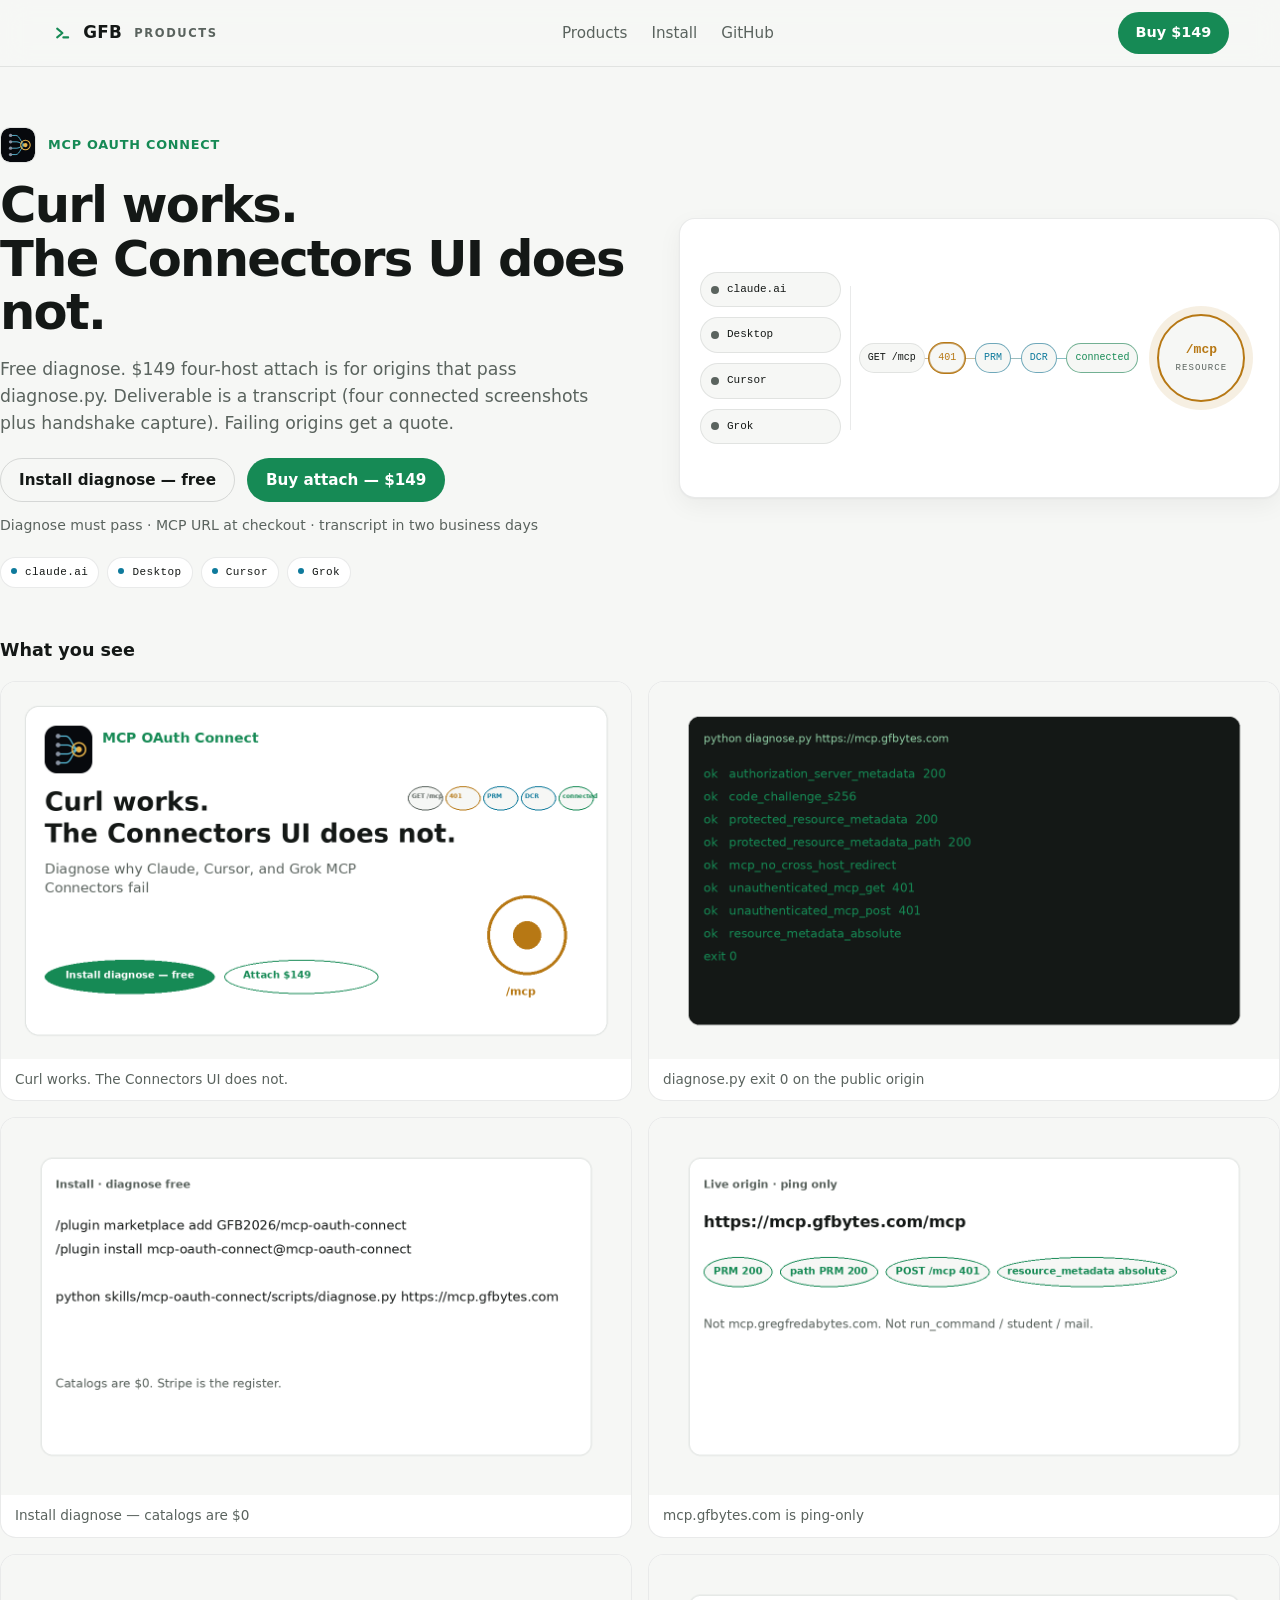
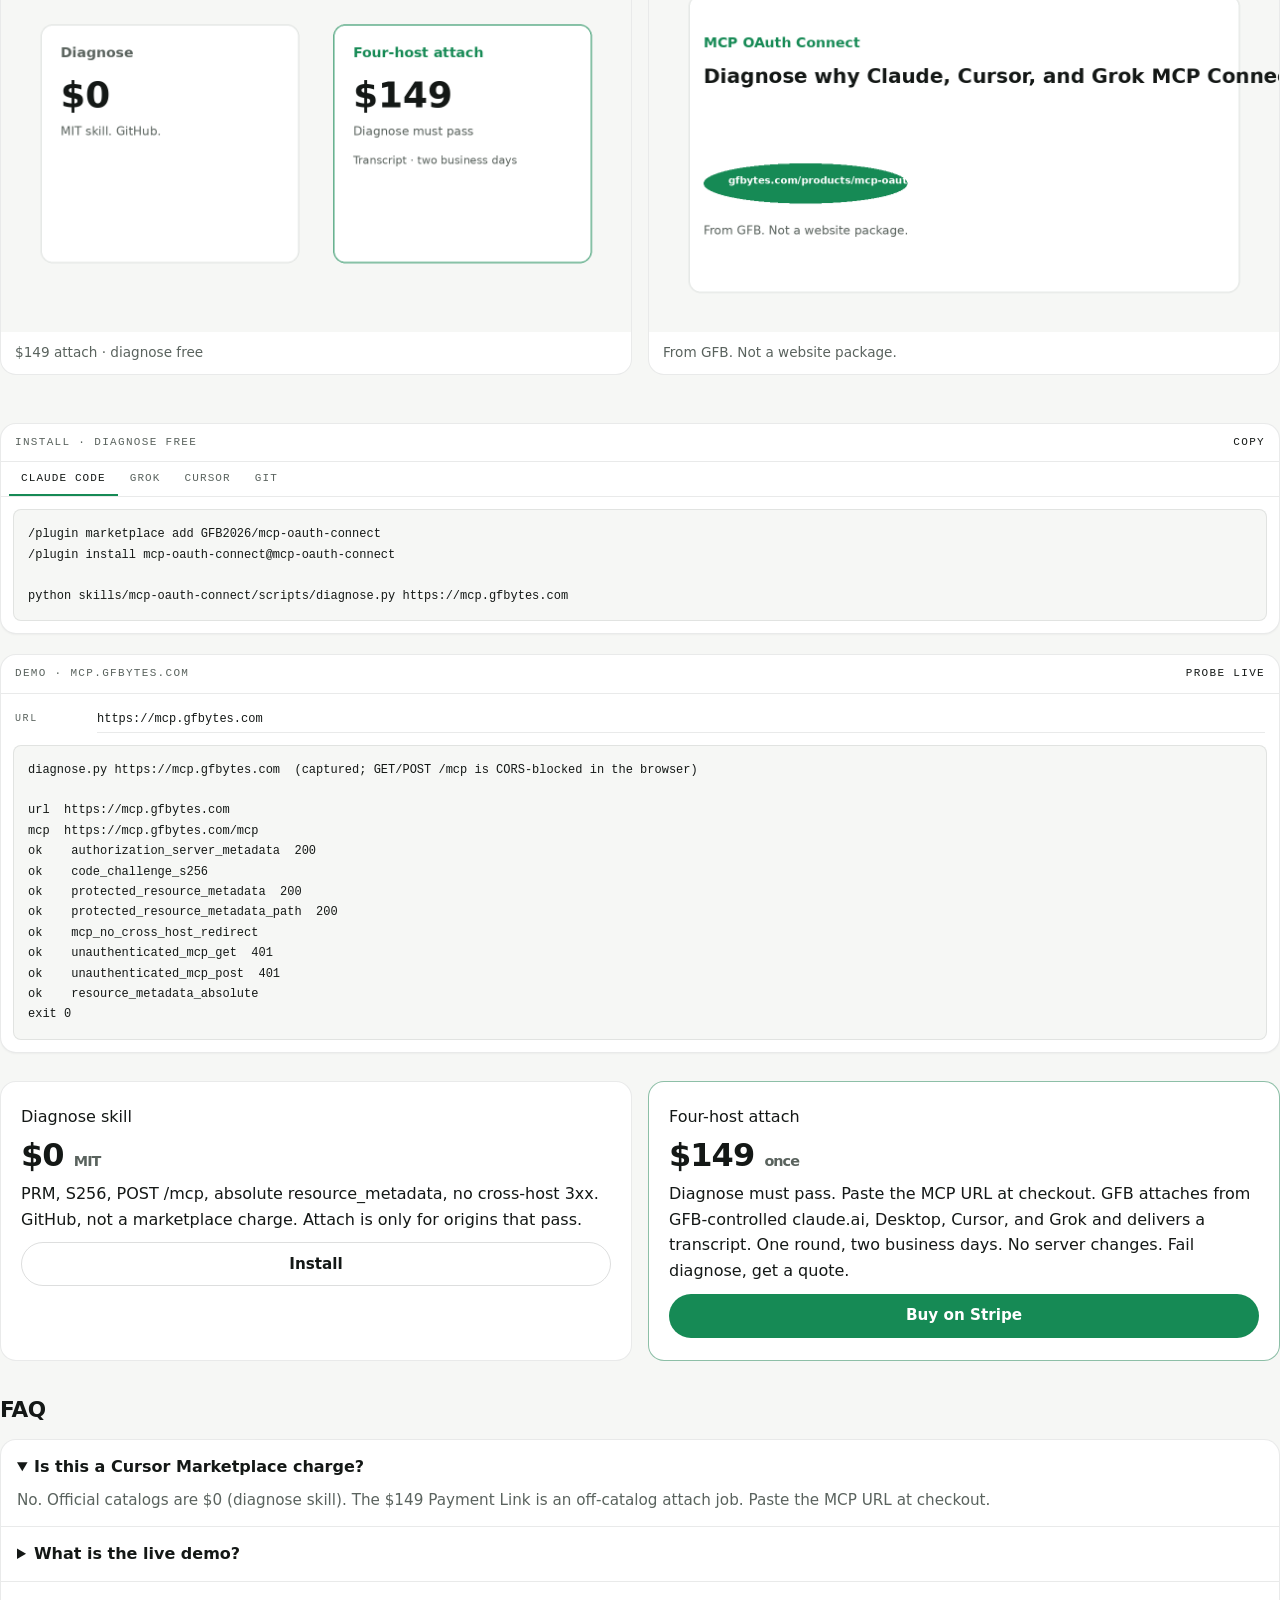
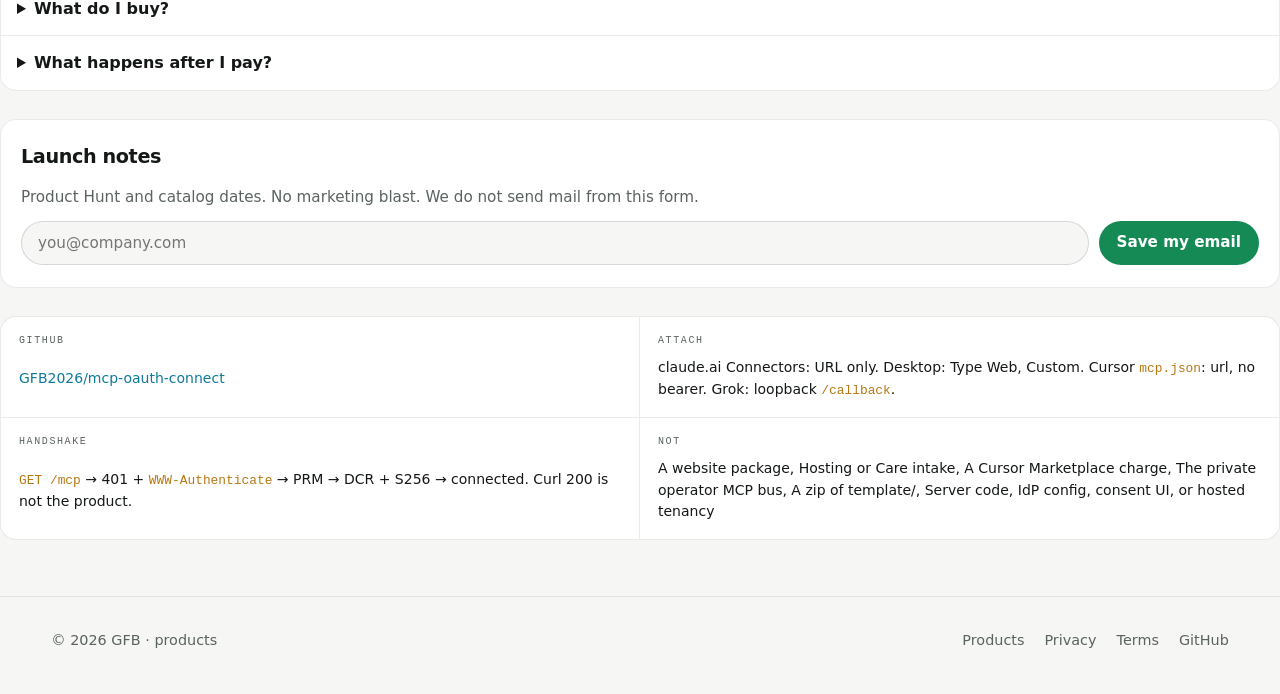
==== landing/index.html @ 54719117 "Gate $149 attach: diagnose-pass, MCP URL, transcript." ====
<!doctype html>
<html lang="en">
<head>
<meta charset="utf-8">
<meta name="viewport" content="width=device-width,initial-scale=1,viewport-fit=cover">
<meta name="color-scheme" content="light">
<meta name="theme-color" content="#f6f7f5">
<title>MCP OAuth Connect — GFB</title>
<meta name="description" content="Free diagnose. $149 four-host attach is for origins that pass diagnose.py. Deliverable is a transcript (four connected screenshots plus handshake capture). Failing origins get a quote.">
<meta name="author" content="Greg Freda">
<meta name="robots" content="index,follow">
<link rel="canonical" href="https://gfbytes.com/products/mcp-oauth-connect/">
<link rel="sitemap" type="application/xml" title="Sitemap" href="https://gfbytes.com/sitemap.xml">
<meta name="referrer" content="strict-origin-when-cross-origin">
<meta property="og:title" content="MCP OAuth Connect">
<meta property="og:description" content="Free diagnose. $149 four-host attach is for origins that pass diagnose.py. Deliverable is a transcript (four connected screenshots plus handshake capture). Failing origins get a quote.">
<meta property="og:type" content="website">
<meta property="og:url" content="https://gfbytes.com/products/mcp-oauth-connect/">
<meta property="og:image" content="https://gfbytes.com/products/mcp-oauth-connect/og-1200x630.png">
<meta property="og:site_name" content="GFB">
<meta name="twitter:card" content="summary_large_image">
<meta name="twitter:title" content="MCP OAuth Connect">
<meta name="twitter:description" content="Free diagnose. $149 four-host attach is for origins that pass diagnose.py. Deliverable is a transcript (four connected screenshots plus handshake capture). Failing origins get a quote.">
<meta http-equiv="Content-Security-Policy" content="default-src 'self'; script-src 'self' 'unsafe-inline' https://static.cloudflareinsights.com; style-src 'self' 'unsafe-inline'; img-src 'self' data:; font-src 'self' data:; connect-src 'self' https://cloudflareinsights.com https://mcp.gfbytes.com; base-uri 'self'; form-action 'self'; frame-ancestors 'none'; upgrade-insecure-requests">
<meta http-equiv="X-Content-Type-Options" content="nosniff">
<meta name="permissions-policy" content="accelerometer=(), camera=(), geolocation=(), gyroscope=(), magnetometer=(), microphone=(), payment=(), usb=()">
<link rel="icon" type="image/svg+xml" href="mark.svg">
<link rel="icon" href="/favicon.ico" sizes="48x48">
<link rel="apple-touch-icon" href="/apple-touch-icon.png">
<link rel="stylesheet" href="connect.css?v=2.0.0">
<link rel="icon" type="image/png" sizes="240x240" href="mark-240.png">
<script type="application/ld+json">
{
  "@context": "https://schema.org",
  "@type": "SoftwareApplication",
  "name": "MCP OAuth Connect",
  "applicationCategory": "DeveloperApplication",
  "operatingSystem": "Any",
  "url": "https://gfbytes.com/products/mcp-oauth-connect/",
  "author": {
    "@type": "Organization",
    "name": "GFB"
  },
  "offers": {
    "@type": "Offer",
    "price": "149.00",
    "priceCurrency": "USD",
    "url": "https://buy.stripe.com/3cI6oz64ybZJ2dP4ev3Nm0l"
  },
  "description": "Free diagnose. $149 four-host attach is for origins that pass diagnose.py. Deliverable is a transcript (four connected screenshots plus handshake capture). Failing origins get a quote."
}
</script>
</head>
<body>
<a class="skip" href="#install">Skip to install</a>
<header class="nav">
  <div class="wrap nav-inner">
    <a class="logo" href="/">
      <span class="logo-mark" aria-hidden="true"></span>
      <span>GFB</span><span class="pub">products</span>
    </a>
    <ul class="nav-links">
      <li><a href="/products/">Products</a></li>
      <li><a href="/products/mcp-oauth-connect/#install">Install</a></li>
      <li><a href="https://github.com/GFB2026/mcp-oauth-connect">GitHub</a></li>
    </ul>
    <a class="nav-cta" href="https://buy.stripe.com/3cI6oz64ybZJ2dP4ev3Nm0l">Buy $149</a>
  </div>
</header>

<main class="wrap page">
  <section class="hero" aria-labelledby="product-title">
    <div>
      <p class="eyebrow">
        <img src="mark.svg" width="36" height="36" alt="">
        MCP OAuth Connect
      </p>
      <h1 id="product-title">Curl works.<br>The Connectors UI does not.</h1>
      <p class="lede">Free diagnose. $149 four-host attach is for origins that pass diagnose.py. Deliverable is a transcript (four connected screenshots plus handshake capture). Failing origins get a quote.</p>
      <div class="cta">
        <a class="btn btn-ghost" href="#install">Install diagnose — free</a>
        <a class="btn btn-buy" href="https://buy.stripe.com/3cI6oz64ybZJ2dP4ev3Nm0l">Buy attach — $149</a>
      </div>
      <p class="fine">Diagnose must pass · MCP URL at checkout · transcript in two business days</p>
      <ul class="host-pills">
        <li>claude.ai</li>
        <li>Desktop</li>
        <li>Cursor</li>
        <li>Grok</li>
      </ul>
    </div>
    <figure class="hs" aria-label="Handshake from four hosts to an MCP resource">
      <ul class="hs-clients">
        <li><span class="dot" aria-hidden="true"></span>claude.ai</li>
        <li><span class="dot" aria-hidden="true"></span>Desktop</li>
        <li><span class="dot" aria-hidden="true"></span>Cursor</li>
        <li><span class="dot" aria-hidden="true"></span>Grok</li>
      </ul>
      <ol class="hs-steps">
        <li data-kind="try"><code>GET /mcp</code></li>
        <li data-kind="challenge"><code>401</code></li>
        <li data-kind="discover"><code>PRM</code></li>
        <li data-kind="discover"><code>DCR</code></li>
        <li data-kind="ok"><code>connected</code></li>
      </ol>
      <div class="hs-origin">
        <strong>/mcp</strong>
        <span>resource</span>
      </div>
    </figure>
  </section>

  <section class="gallery" aria-label="Product stills">
    <h2>What you see</h2>
    <div class="gallery-grid">
      <figure><img src="gallery-01-hero.png" width="1270" height="760" alt="Curl works. The Connectors UI does not."><figcaption>Curl works. The Connectors UI does not.</figcaption></figure>
      <figure><img src="gallery-02-diagnose.png" width="1270" height="760" alt="diagnose.py exit 0 on the public origin"><figcaption>diagnose.py exit 0 on the public origin</figcaption></figure>
      <figure><img src="gallery-03-install.png" width="1270" height="760" alt="Install diagnose — catalogs are $0"><figcaption>Install diagnose — catalogs are $0</figcaption></figure>
      <figure><img src="gallery-04-origin.png" width="1270" height="760" alt="mcp.gfbytes.com is ping-only"><figcaption>mcp.gfbytes.com is ping-only</figcaption></figure>
      <figure><img src="gallery-05-offer.png" width="1270" height="760" alt="$149 attach · diagnose free"><figcaption>$149 attach · diagnose free</figcaption></figure>
      <figure><img src="gallery-06-cta.png" width="1270" height="760" alt="From GFB. Not a website package."><figcaption>From GFB. Not a website package.</figcaption></figure>
    </div>
  </section>


  <section class="term" id="install" aria-label="Install diagnose">
    <div class="term-bar">
      <span>Install · diagnose free</span>
      <button type="button" id="copy-install">Copy</button>
    </div>
    <nav class="hosts" role="tablist" aria-label="Install host">
      <button type="button" role="tab" aria-selected="true" aria-controls="install-cmd" data-host="claude">Claude Code</button>
      <button type="button" role="tab" aria-selected="false" aria-controls="install-cmd" data-host="grok">Grok</button>
      <button type="button" role="tab" aria-selected="false" aria-controls="install-cmd" data-host="cursor">Cursor</button>
      <button type="button" role="tab" aria-selected="false" aria-controls="install-cmd" data-host="git">Git</button>
    </nav>
    <pre class="cmd" id="install-cmd" role="tabpanel"></pre>
  </section>

  <section class="term" id="demo" aria-label="Live discovery probe">
    <div class="term-bar">
      <span>Demo · mcp.gfbytes.com</span>
      <button type="button" id="probe">Probe live</button>
    </div>
    <label class="probe">
      <span>URL</span>
      <input id="mcp-url" type="url" spellcheck="false" autocomplete="off" value="https://mcp.gfbytes.com">
    </label>
    <pre class="cmd" id="demo-out" aria-live="polite"></pre>
  </section>

  <section class="pricing" id="pricing" aria-label="Pricing">
    <div class="price-card">
      <p class="tagline">Diagnose skill</p>
      <p class="amt">$0 <span>MIT</span></p>
      <p>PRM, S256, POST /mcp, absolute resource_metadata, no cross-host 3xx. GitHub, not a marketplace charge. Attach is only for origins that pass.</p>
      <a class="btn btn-ghost" href="#install">Install</a>
    </div>
    <div class="price-card is-paid">
      <p class="tagline">Four-host attach</p>
      <p class="amt">$149 <span>once</span></p>
      <p>Diagnose must pass. Paste the MCP URL at checkout. GFB attaches from GFB-controlled claude.ai, Desktop, Cursor, and Grok and delivers a transcript. One round, two business days. No server changes. Fail diagnose, get a quote.</p>
      <a class="btn btn-buy" href="https://buy.stripe.com/3cI6oz64ybZJ2dP4ev3Nm0l">Buy on Stripe</a>
    </div>
  </section>

  <section class="faq" aria-label="FAQ">
    <h2>FAQ</h2>
    <details open>
      <summary>Is this a Cursor Marketplace charge?</summary>
      <p>No. Official catalogs are $0 (diagnose skill). The $149 Payment Link is an off-catalog attach job. Paste the MCP URL at checkout.</p>
    </details>
    <details>
      <summary>What is the live demo?</summary>
      <p>Ping-only origin <code>https://mcp.gfbytes.com</code> proves 401 + PRM + S256. Handshake/curl proof, not a four-host UI transcript. The paid SKU is that transcript from GFB accounts, including Grok.</p>
    </details>
    <details>
      <summary>What do I buy?</summary>
      <p>A transcript: GFB-controlled claude.ai, Desktop, Cursor, and Grok at connected, plus the 401/PRM/DCR/token capture. One round, two business days, no server changes. Not a zip of <code>template/</code>.</p>
    </details>
    <details>
      <summary>What happens after I pay?</summary>
      <p>Checkout collects the MCP URL. If diagnose.py fails, you get a quote instead of the $149 round. Passing origins get the transcript in two business days.</p>
    </details>
  </section>

  <form class="lead" method="post" action="/products/lead" aria-label="Launch notes">
    <h2>Launch notes</h2>
    <p>Product Hunt and catalog dates. No marketing blast. We do not send mail from this form.</p>
    <input type="hidden" name="slug" value="mcp-oauth-connect">
    <input class="hp" type="text" name="company" tabindex="-1" autocomplete="off">
    <div class="lead-row">
      <input type="email" name="email" required placeholder="you@company.com" autocomplete="email">
      <button type="submit">Save my email</button>
    </div>
  </form>

  <dl class="sheet">
    <div>
      <dt>GitHub</dt>
      <dd><a href="https://github.com/GFB2026/mcp-oauth-connect">GFB2026/mcp-oauth-connect</a></dd>
    </div>
    <div>
      <dt>Attach</dt>
      <dd>claude.ai Connectors: URL only. Desktop: Type Web, Custom. Cursor <code>mcp.json</code>: url, no bearer. Grok: loopback <code>/callback</code>.</dd>
    </div>
    <div>
      <dt>Handshake</dt>
      <dd><code>GET /mcp</code> → 401 + <code>WWW-Authenticate</code> → PRM → DCR + S256 → connected. Curl 200 is not the product.</dd>
    </div>
    <div>
      <dt>Not</dt>
      <dd>A website package, Hosting or Care intake, A Cursor Marketplace charge, The private operator MCP bus, A zip of template/, Server code, IdP config, consent UI, or hosted tenancy</dd>
    </div>
  </dl>
</main>
<footer class="site-foot">
  <div class="wrap foot-inner">
    <span>© <span id="year">2026</span> GFB · products</span>
    <div class="foot-links">
      <a href="/products/">Products</a>
      <a href="/products/mcp-oauth-connect/privacy">Privacy</a>
      <a href="/products/mcp-oauth-connect/terms">Terms</a>
      <a href="https://github.com/GFB2026/mcp-oauth-connect">GitHub</a>
    </div>
  </div>
</footer>
<script src="surface.js?v=2.0.0" defer></script>
</body>
</html>
---- landing/connect.css ----
:root {
  --bg: #f6f7f5;
  --panel: #ffffff;
  --fg: #141816;
  --mute: #5a635e;
  --line: rgba(20, 24, 22, 0.09);
  --line-strong: rgba(20, 24, 22, 0.14);
  --accent: #168a55;
  --accent-hover: #127348;
  --accent-ink: #ffffff;
  --challenge: #b77814;
  --discover: #0e7a9c;
  --ok: #168a55;
  --mono: ui-monospace, "SF Mono", Menlo, Monaco, "JetBrains Mono", Consolas, monospace;
  --sans: "Segoe UI", system-ui, -apple-system, BlinkMacSystemFont, "Helvetica Neue", sans-serif;
  --radius: 16px;
  --gutter: clamp(1.25rem, 4vw, 3.5rem);
}

* { margin: 0; padding: 0; box-sizing: border-box; }
html { color-scheme: light; scroll-behavior: smooth; }
body {
  background: var(--bg);
  color: var(--fg);
  font-family: var(--sans);
  line-height: 1.6;
  -webkit-font-smoothing: antialiased;
}
a { color: inherit; }
.skip {
  position: absolute;
  left: 12px;
  top: -40px;
  z-index: 30;
  background: var(--accent);
  color: #fff;
  padding: 8px 12px;
  font: 600 13px/1 var(--sans);
}
.skip:focus { top: 12px; }

.wrap {
  width: 100%;
  max-width: none;
  margin-inline: 0;
  padding-inline: var(--gutter);
}

.nav {
  position: sticky; top: 0; z-index: 20;
  backdrop-filter: blur(14px);
  background: color-mix(in oklab, var(--bg) 88%, transparent);
  border-bottom: 1px solid var(--line);
}
.nav-inner {
  display: flex; align-items: center; justify-content: space-between;
  gap: 1rem; min-height: 4.1rem;
}
.logo {
  display: inline-flex; align-items: center; gap: 0.6rem;
  text-decoration: none; font-weight: 700; letter-spacing: 0.02em; font-size: 1.05rem;
}
.logo-mark {
  width: 1.4rem; height: 1.4rem; background: var(--accent);
  -webkit-mask: url("data:image/svg+xml,%3Csvg xmlns='http://www.w3.org/2000/svg' viewBox='0 0 64 64'%3E%3Cpath d='M17.92 19.2 L33.28 32 L17.92 44.8' fill='none' stroke='black' stroke-width='6' stroke-linecap='round' stroke-linejoin='round'/%3E%3Cpath d='M35.84 44.8 H49.92' fill='none' stroke='black' stroke-width='6' stroke-linecap='round'/%3E%3C/svg%3E") center / contain no-repeat;
          mask: url("data:image/svg+xml,%3Csvg xmlns='http://www.w3.org/2000/svg' viewBox='0 0 64 64'%3E%3Cpath d='M17.92 19.2 L33.28 32 L17.92 44.8' fill='none' stroke='black' stroke-width='6' stroke-linecap='round' stroke-linejoin='round'/%3E%3Cpath d='M35.84 44.8 H49.92' fill='none' stroke='black' stroke-width='6' stroke-linecap='round'/%3E%3C/svg%3E") center / contain no-repeat;
}
.nav-links {
  display: flex; flex-wrap: wrap; gap: 0.35rem 1.5rem;
  list-style: none; font-size: 0.95rem; color: var(--mute);
}
.nav-links a { text-decoration: none; }
.nav-links a:hover { color: var(--fg); }
.nav-cta {
  display: inline-flex; background: var(--accent); color: var(--accent-ink);
  text-decoration: none; font-weight: 600; font-size: 0.9rem;
  padding: 0.58rem 1.1rem; border-radius: 999px;
}
.nav-cta:hover { background: var(--accent-hover); }
@media (max-width: 720px) { .nav-links { display: none; } }

.page { padding: clamp(2.2rem, 5vw, 3.8rem) 0 3rem; }
.hero {
  display: grid;
  grid-template-columns: minmax(0, 1.05fr) minmax(0, 1fr);
  gap: 40px 48px;
  align-items: center;
  margin-bottom: 48px;
}
.hero > * { min-width: 0; }

.eyebrow {
  display: flex; align-items: center; gap: 12px;
  font-size: 0.8rem; font-weight: 600; letter-spacing: 0.06em;
  text-transform: uppercase; color: var(--accent); margin-bottom: 1rem;
}
.eyebrow img {
  width: 36px; height: 36px; border-radius: 10px; border: 1px solid var(--line);
}
h1 {
  font-size: clamp(2rem, 4.5vw, 3.1rem);
  font-weight: 700;
  letter-spacing: -0.035em;
  line-height: 1.08;
  margin-bottom: 16px;
  overflow-wrap: break-word;
}
.lede {
  color: var(--mute);
  font-size: 1.08rem;
  line-height: 1.55;
  max-width: 38rem;
  margin-bottom: 22px;
  overflow-wrap: break-word;
}
code { font-family: var(--mono); font-size: 0.92em; color: var(--challenge); }

.cta { display: flex; flex-wrap: wrap; gap: 12px; margin-bottom: 12px; }
.btn {
  display: inline-flex; align-items: center; justify-content: center;
  min-height: 44px; padding: 0 18px; border-radius: 999px;
  text-decoration: none; font: 600 0.95rem/1 var(--sans);
  border: 1px solid transparent;
}
.btn-buy { background: var(--accent); color: var(--accent-ink); }
.btn-buy:hover { background: var(--accent-hover); }
.btn-ghost { background: transparent; color: var(--fg); border-color: var(--line-strong); }
.btn-ghost:hover { border-color: var(--fg); }
.fine { font-size: 0.88rem; color: var(--mute); }

.host-pills {
  display: flex; flex-wrap: wrap; gap: 8px; list-style: none; margin: 20px 0 0;
}
.host-pills li {
  font-family: var(--mono); font-size: 11px; letter-spacing: 0.04em;
  color: var(--fg); background: var(--panel); border: 1px solid var(--line);
  border-radius: 999px; padding: 6px 10px;
}
.host-pills li::before {
  content: ""; display: inline-block; width: 6px; height: 6px; border-radius: 50%;
  background: var(--discover); margin-right: 8px; vertical-align: 1px;
}

.hs {
  display: grid;
  grid-template-columns: 8.8rem minmax(0, 1fr) 7.2rem;
  gap: 14px; align-items: center;
  background: var(--panel);
  border: 1px solid var(--line);
  border-radius: var(--radius);
  padding: 22px 20px;
  min-height: 280px;
  box-shadow: 0 1px 2px rgba(20,24,22,0.04), 0 8px 24px rgba(20,24,22,0.05);
}
.hs-clients, .hs-steps { list-style: none; }
.hs-clients { display: flex; flex-direction: column; gap: 10px; position: relative; }
.hs-clients::after {
  content: ""; position: absolute; right: -10px; top: 14px; bottom: 14px;
  width: 1px; background: var(--line);
}
.hs-clients li {
  font-family: var(--mono); font-size: 11px; color: var(--fg);
  background: var(--bg); border: 1px solid var(--line); border-radius: 999px;
  padding: 8px 10px; display: flex; align-items: center; gap: 8px;
}
.hs-clients .dot { width: 8px; height: 8px; border-radius: 50%; background: var(--mute); flex: 0 0 auto; }
.hs-steps {
  display: flex; justify-content: space-between; align-items: center;
  gap: 8px; position: relative; min-width: 0;
}
.hs-steps::before {
  content: ""; position: absolute; left: 8px; right: 8px; top: 50%; height: 1px;
  background: linear-gradient(90deg, var(--mute), var(--challenge), var(--discover), var(--ok));
  opacity: 0.5;
}
.hs-steps li {
  position: relative; z-index: 1; display: grid; justify-items: center;
  min-width: 0; padding: 8px 4px; font-family: var(--mono); font-size: 10px; color: var(--mute);
}
.hs-steps li code {
  font: inherit; color: var(--fg); background: var(--bg); border: 1px solid var(--line);
  border-radius: 999px; padding: 6px 8px; white-space: nowrap;
}
.hs-steps li[data-kind="challenge"] code { border-color: color-mix(in oklab, var(--challenge) 55%, var(--line)); color: var(--challenge); }
.hs-steps li[data-kind="discover"] code { border-color: color-mix(in oklab, var(--discover) 55%, var(--line)); color: var(--discover); }
.hs-steps li[data-kind="ok"] code { border-color: color-mix(in oklab, var(--ok) 55%, var(--line)); color: var(--ok); }
.hs-steps li[data-on] code { box-shadow: 0 0 0 1px currentColor; }
.hs-origin {
  justify-self: center; width: 88px; height: 88px; border-radius: 50%;
  border: 2px solid var(--challenge); display: grid; place-content: center; text-align: center;
  background: var(--bg); box-shadow: 0 0 0 8px color-mix(in oklab, var(--challenge) 12%, transparent);
}
.hs-origin strong { font-family: var(--mono); font-size: 13px; color: var(--challenge); }
.hs-origin span {
  font-family: var(--mono); font-size: 9px; letter-spacing: 0.12em;
  text-transform: uppercase; color: var(--mute);
}
.hs.is-complete .hs-origin { border-color: var(--ok); box-shadow: 0 0 0 8px color-mix(in oklab, var(--ok) 12%, transparent); }
.hs.is-complete .hs-origin strong { color: var(--ok); }
.hs.is-complete .hs-steps li code { border-color: color-mix(in oklab, var(--ok) 50%, var(--line)); color: var(--ok); }

.term {
  background: var(--panel); border: 1px solid var(--line); border-radius: var(--radius);
  overflow: hidden; margin-bottom: 20px;
  box-shadow: 0 1px 2px rgba(20,24,22,0.04);
}
.term-bar {
  display: flex; justify-content: space-between; align-items: center; gap: 12px;
  padding: 10px 14px; border-bottom: 1px solid var(--line);
  font-family: var(--mono); font-size: 11px; letter-spacing: 0.12em;
  text-transform: uppercase; color: var(--mute);
}
.term-bar button {
  appearance: none; background: none; border: 0; color: var(--fg);
  font: inherit; letter-spacing: inherit; text-transform: inherit; cursor: pointer;
}
.term-bar button:hover { color: var(--discover); }
.term-bar button:disabled { color: var(--mute); cursor: wait; }
.hosts { display: flex; flex-wrap: wrap; padding: 0 8px; border-bottom: 1px solid var(--line); }
.hosts button {
  appearance: none; background: none; border: 0; border-bottom: 2px solid transparent;
  color: var(--mute); font-family: var(--mono); font-size: 11px; letter-spacing: 0.1em;
  text-transform: uppercase; cursor: pointer; padding: 10px 12px;
}
.hosts button:hover { color: var(--fg); }
.hosts button[aria-selected="true"] { color: var(--fg); border-bottom-color: var(--accent); }
.probe {
  display: grid; grid-template-columns: 4.5rem 1fr; gap: 10px; align-items: center;
  padding: 12px 14px 0; font-family: var(--mono); font-size: 12px;
}
.probe span { text-transform: uppercase; letter-spacing: 0.16em; color: var(--mute); font-size: 10px; }
.probe input {
  appearance: none; width: 100%; background: transparent; border: 0;
  border-bottom: 1px solid var(--line); color: var(--fg); font-family: var(--mono);
  font-size: 12px; padding: 6px 0; outline: none;
}
.probe input:focus { border-bottom-color: var(--discover); }
.cmd {
  font-family: var(--mono); font-size: 12px; line-height: 1.7; color: var(--fg);
  background: var(--bg); padding: 14px; overflow-x: auto; overflow-wrap: anywhere;
  white-space: pre-wrap; margin: 12px; border-radius: 8px; border: 1px solid var(--line);
}

.sheet {
  display: grid; grid-template-columns: repeat(2, minmax(0, 1fr));
  border: 1px solid var(--line); border-radius: var(--radius); overflow: hidden;
  background: var(--panel); margin: 28px 0 8px;
}
.sheet > div { display: grid; gap: 8px; padding: 16px 18px; border-top: 1px solid var(--line); }
.sheet > div:nth-child(1),
.sheet > div:nth-child(2) { border-top: 0; }
.sheet > div:nth-child(odd) { border-right: 1px solid var(--line); }
.sheet dt {
  font-family: var(--mono); font-size: 10px; letter-spacing: 0.16em;
  text-transform: uppercase; color: var(--mute);
}
.sheet dd { color: var(--fg); font-size: 14px; line-height: 1.55; overflow-wrap: anywhere; }
.sheet a { color: var(--discover); text-decoration: none; border-bottom: 1px solid transparent; }
.sheet a:hover { border-bottom-color: var(--discover); }

.site-foot {
  border-top: 1px solid var(--line);
  padding: 2rem 0 2.6rem;
  color: var(--mute); font-size: 0.9rem;
}
.foot-inner {
  display: flex; flex-wrap: wrap; gap: 1rem;
  justify-content: space-between; align-items: center;
}
.foot-inner a { color: var(--mute); text-decoration: none; }
.foot-inner a:hover { color: var(--fg); }
.foot-links { display: flex; flex-wrap: wrap; gap: 0.85rem 1.25rem; }

@media (max-width: 900px) {
  .hero { grid-template-columns: 1fr; gap: 28px; }
  .hs { grid-template-columns: 1fr; min-height: 0; }
  .hs-clients, .hs-clients::after { display: none; }
  .hs-steps { flex-wrap: wrap; justify-content: flex-start; }
  .hs-steps::before { display: none; }
  .hs-origin { justify-self: center; }
  .sheet { grid-template-columns: 1fr; }
  .sheet > div:nth-child(odd) { border-right: 0; }
  .sheet > div:nth-child(2) { border-top: 1px solid var(--line); }
}
@media (max-width: 640px) {
  .probe { grid-template-columns: 1fr; gap: 4px; }
}
@media (prefers-reduced-motion: reduce) {
  .hs-steps li[data-on] code { box-shadow: none; }
}

/* product-house chrome — not studio Packages/Hosting/Examples */
.pub {
  font-size: 0.72rem; font-weight: 600; letter-spacing: 0.14em;
  text-transform: uppercase; color: var(--mute); margin-left: 0.15rem;
}
.pricing {
  display: grid; grid-template-columns: repeat(2, minmax(0, 1fr));
  gap: 16px; margin: 28px 0;
}
.price-card {
  background: var(--panel); border: 1px solid var(--line); border-radius: var(--radius);
  padding: 22px 20px; display: grid; gap: 10px; align-content: start;
}
.price-card.is-paid { border-color: color-mix(in oklab, var(--accent) 45%, var(--line)); }
.price-card h2 { font-size: 1.15rem; letter-spacing: -0.02em; }
.price-card .amt {
  font-size: 2rem; font-weight: 700; letter-spacing: -0.03em; line-height: 1;
}
.price-card .amt span { font-size: 0.9rem; font-weight: 600; color: var(--mute); }
.faq { margin: 32px 0 8px; }
.faq h2 { font-size: 1.35rem; letter-spacing: -0.03em; margin-bottom: 12px; }
.faq details {
  background: var(--panel); border: 1px solid var(--line); border-bottom: 0;
  padding: 14px 16px;
}
.faq details:first-of-type { border-radius: var(--radius) var(--radius) 0 0; }
.faq details:last-of-type { border-bottom: 1px solid var(--line); border-radius: 0 0 var(--radius) var(--radius); }
.faq summary { cursor: pointer; font-weight: 600; }
.faq details p { color: var(--mute); margin-top: 8px; font-size: 0.95rem; }
.lead {
  background: var(--panel); border: 1px solid var(--line); border-radius: var(--radius);
  padding: 22px 20px; margin: 28px 0 8px; display: grid; gap: 12px;
}
.lead h2 { font-size: 1.2rem; letter-spacing: -0.02em; }
.lead p { color: var(--mute); font-size: 0.95rem; }
.lead-row { display: flex; flex-wrap: wrap; gap: 10px; }
.lead input[type="email"] {
  appearance: none; min-height: 44px; min-width: 16rem; flex: 1;
  border: 1px solid var(--line-strong); border-radius: 999px; padding: 0 16px;
  font: 400 0.95rem/1 var(--sans); background: var(--bg); color: var(--fg);
}
.lead button {
  appearance: none; min-height: 44px; padding: 0 18px; border-radius: 999px;
  border: 0; background: var(--accent); color: var(--accent-ink);
  font: 600 0.95rem/1 var(--sans); cursor: pointer;
}
.lead button:hover { background: var(--accent-hover); }
.hp { position: absolute; left: -9999px; width: 1px; height: 1px; overflow: hidden; }
.legal { max-width: 42rem; }
.legal h1 { margin-bottom: 12px; }
.legal h2 { font-size: 1.1rem; margin: 22px 0 8px; }
.legal p, .legal li { color: var(--mute); margin-bottom: 10px; }
.legal ul { padding-left: 1.2rem; }
.product-index { display: grid; gap: 16px; max-width: 44rem; }
.product-index a.card {
  display: grid; gap: 8px; text-decoration: none; color: inherit;
  background: var(--panel); border: 1px solid var(--line); border-radius: var(--radius);
  padding: 22px 20px;
}
.product-index a.card:hover { border-color: var(--fg); }
.product-index .tag { color: var(--accent); font-size: 0.8rem; font-weight: 600; letter-spacing: 0.06em; text-transform: uppercase; }
.gallery { margin: 48px 0; }
.gallery h2 { font-size: 1.1rem; margin-bottom: 16px; }
.gallery-grid {
  display: grid;
  grid-template-columns: 1fr 1fr;
  gap: 16px;
}
.gallery-grid figure {
  margin: 0; background: var(--panel); border: 1px solid var(--line);
  border-radius: var(--radius); overflow: hidden;
}
.gallery-grid img { display: block; width: 100%; height: auto; }
.gallery-grid figcaption { padding: 10px 14px; color: var(--mute); font-size: 0.85rem; }
@media (max-width: 900px) {
  .pricing { grid-template-columns: 1fr; }
  .gallery-grid { grid-template-columns: 1fr; }
}
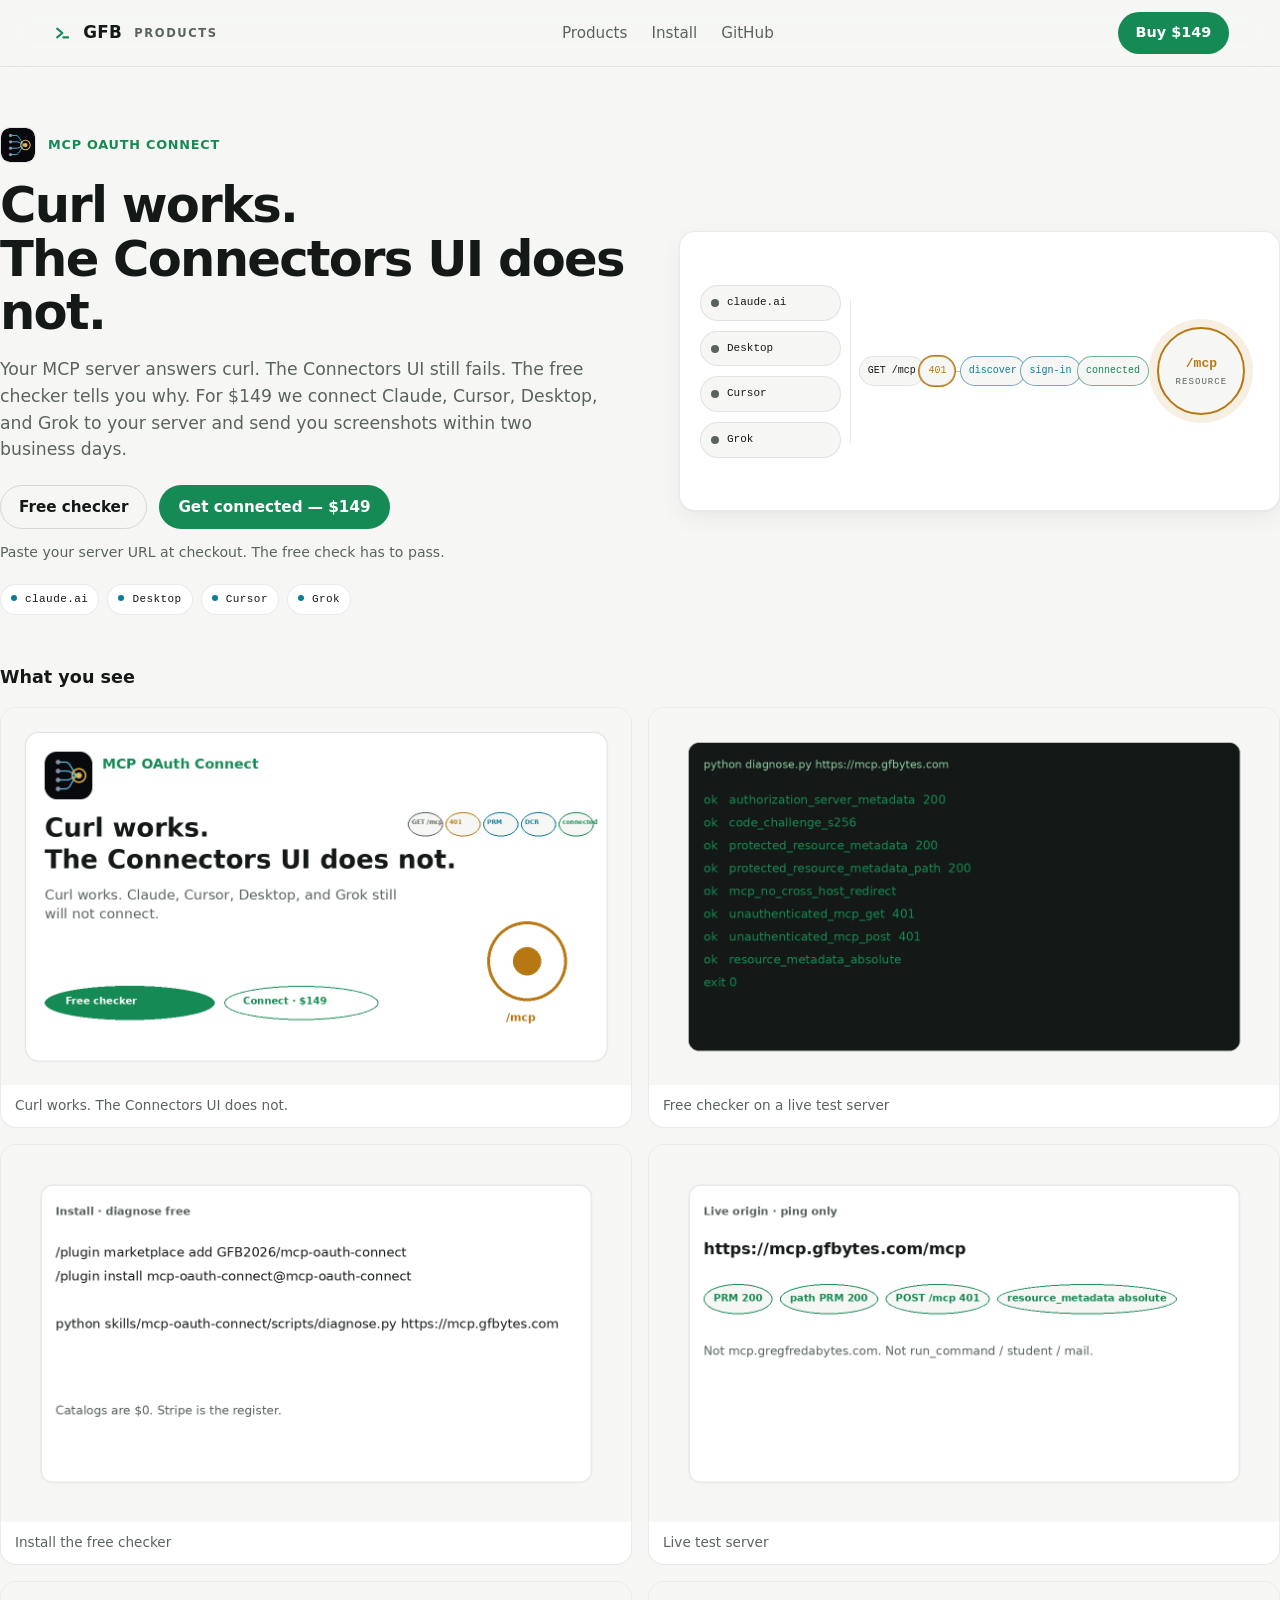
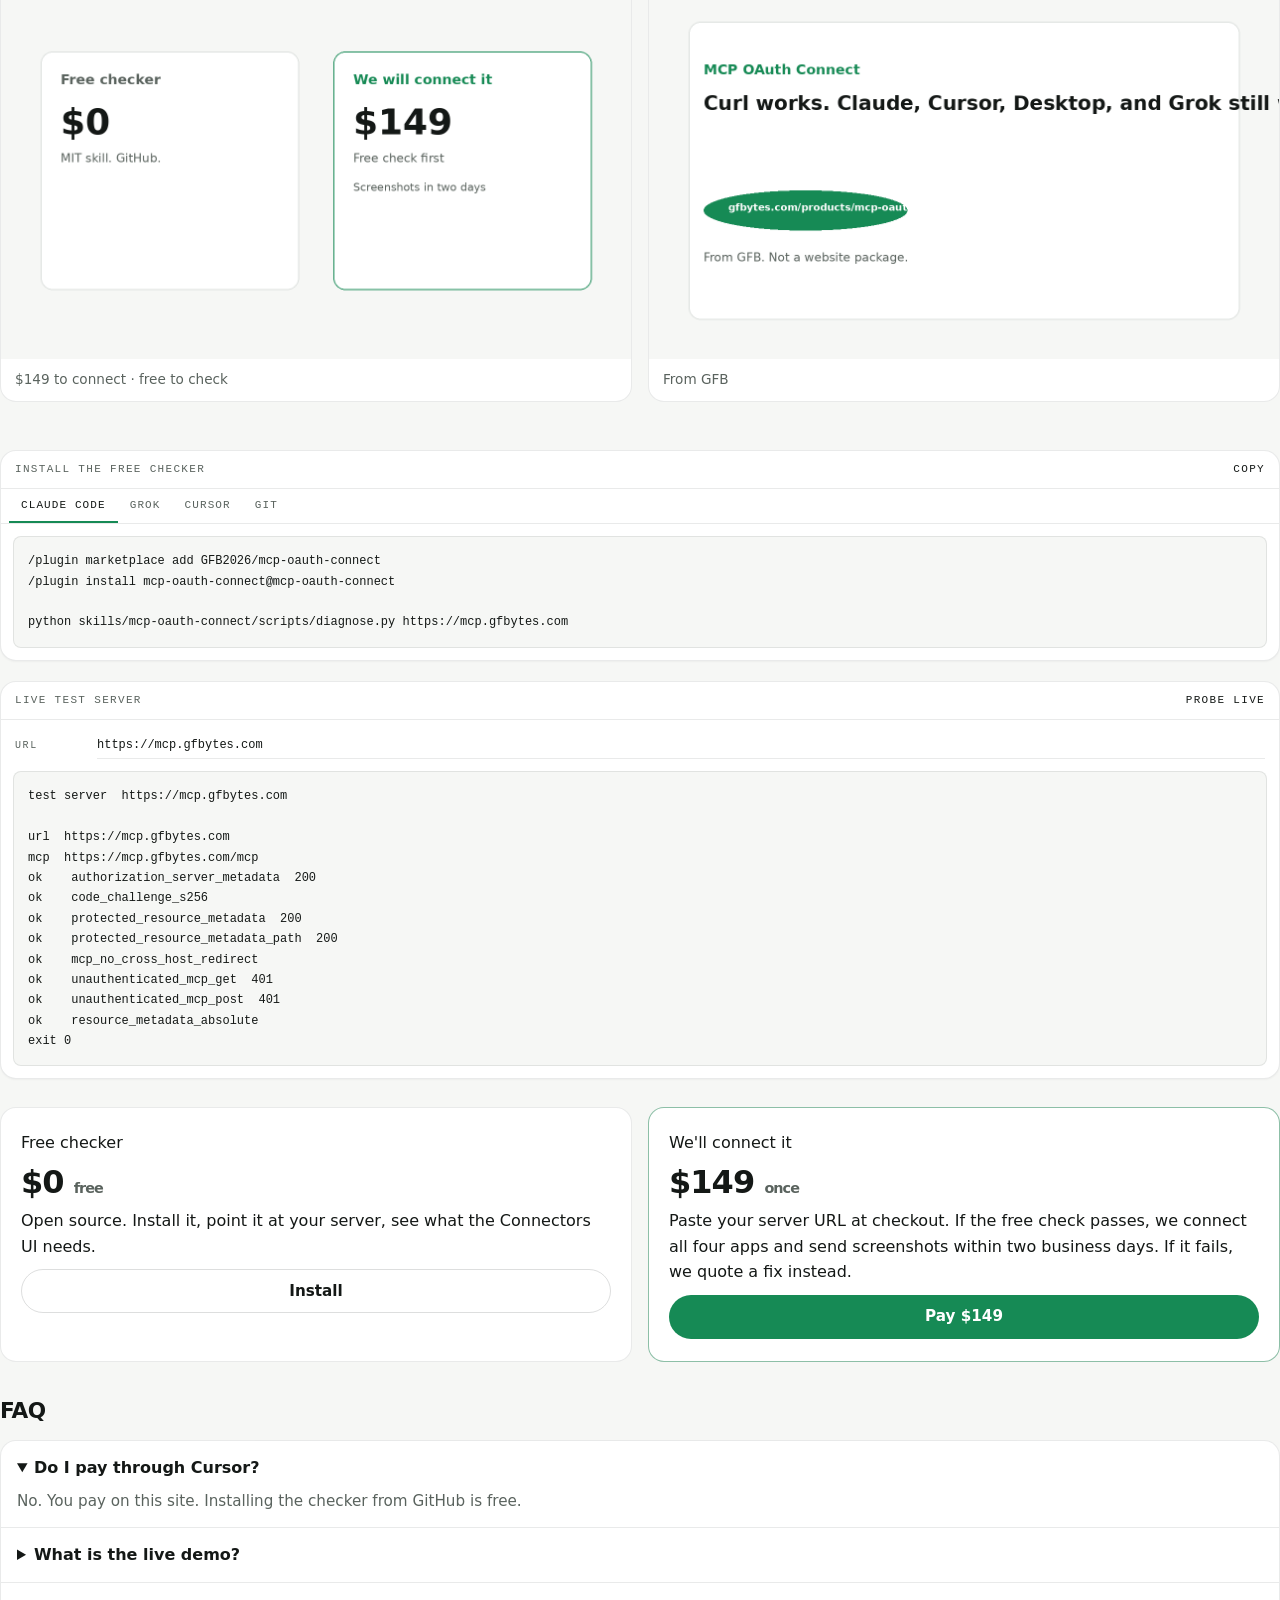
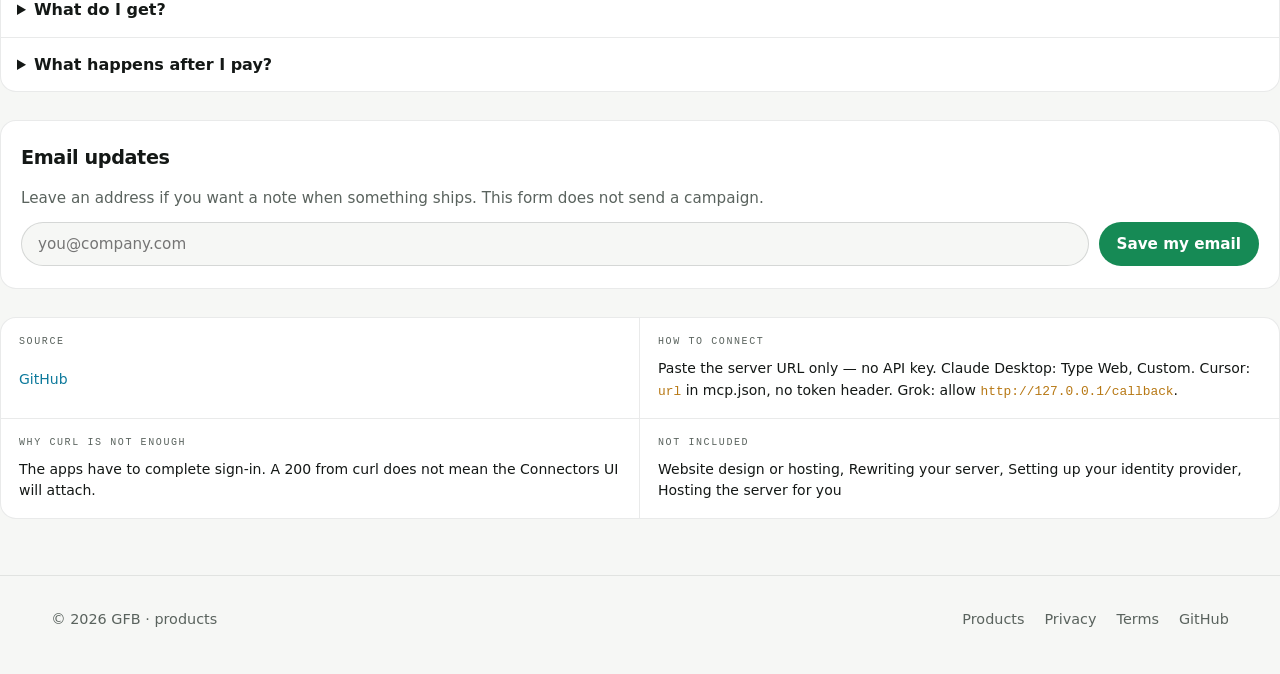
==== commit 36042c81: "Rewrite product pages in buyer English." ====
--- a/landing/index.html
+++ b/landing/index.html
@@ -6,21 +6,21 @@
 <meta name="color-scheme" content="light">
 <meta name="theme-color" content="#f6f7f5">
 <title>MCP OAuth Connect — GFB</title>
-<meta name="description" content="Free diagnose. $149 four-host attach is for origins that pass diagnose.py. Deliverable is a transcript (four connected screenshots plus handshake capture). Failing origins get a quote.">
+<meta name="description" content="Your MCP server answers curl. The Connectors UI still fails. The free checker tells you why. For $149 we connect Claude, Cursor, Desktop, and Grok to your server and send you screenshots within two business days.">
 <meta name="author" content="Greg Freda">
 <meta name="robots" content="index,follow">
 <link rel="canonical" href="https://gfbytes.com/products/mcp-oauth-connect/">
 <link rel="sitemap" type="application/xml" title="Sitemap" href="https://gfbytes.com/sitemap.xml">
 <meta name="referrer" content="strict-origin-when-cross-origin">
 <meta property="og:title" content="MCP OAuth Connect">
-<meta property="og:description" content="Free diagnose. $149 four-host attach is for origins that pass diagnose.py. Deliverable is a transcript (four connected screenshots plus handshake capture). Failing origins get a quote.">
+<meta property="og:description" content="Your MCP server answers curl. The Connectors UI still fails. The free checker tells you why. For $149 we connect Claude, Cursor, Desktop, and Grok to your server and send you screenshots within two business days.">
 <meta property="og:type" content="website">
 <meta property="og:url" content="https://gfbytes.com/products/mcp-oauth-connect/">
 <meta property="og:image" content="https://gfbytes.com/products/mcp-oauth-connect/og-1200x630.png">
 <meta property="og:site_name" content="GFB">
 <meta name="twitter:card" content="summary_large_image">
 <meta name="twitter:title" content="MCP OAuth Connect">
-<meta name="twitter:description" content="Free diagnose. $149 four-host attach is for origins that pass diagnose.py. Deliverable is a transcript (four connected screenshots plus handshake capture). Failing origins get a quote.">
+<meta name="twitter:description" content="Your MCP server answers curl. The Connectors UI still fails. The free checker tells you why. For $149 we connect Claude, Cursor, Desktop, and Grok to your server and send you screenshots within two business days.">
 <meta http-equiv="Content-Security-Policy" content="default-src 'self'; script-src 'self' 'unsafe-inline' https://static.cloudflareinsights.com; style-src 'self' 'unsafe-inline'; img-src 'self' data:; font-src 'self' data:; connect-src 'self' https://cloudflareinsights.com https://mcp.gfbytes.com; base-uri 'self'; form-action 'self'; frame-ancestors 'none'; upgrade-insecure-requests">
 <meta http-equiv="X-Content-Type-Options" content="nosniff">
 <meta name="permissions-policy" content="accelerometer=(), camera=(), geolocation=(), gyroscope=(), magnetometer=(), microphone=(), payment=(), usb=()">
@@ -47,7 +47,7 @@
     "priceCurrency": "USD",
     "url": "https://buy.stripe.com/3cI6oz64ybZJ2dP4ev3Nm0l"
   },
-  "description": "Free diagnose. $149 four-host attach is for origins that pass diagnose.py. Deliverable is a transcript (four connected screenshots plus handshake capture). Failing origins get a quote."
+  "description": "Your MCP server answers curl. The Connectors UI still fails. The free checker tells you why. For $149 we connect Claude, Cursor, Desktop, and Grok to your server and send you screenshots within two business days."
 }
 </script>
 </head>
@@ -76,12 +76,12 @@
         MCP OAuth Connect
       </p>
       <h1 id="product-title">Curl works.<br>The Connectors UI does not.</h1>
-      <p class="lede">Free diagnose. $149 four-host attach is for origins that pass diagnose.py. Deliverable is a transcript (four connected screenshots plus handshake capture). Failing origins get a quote.</p>
+      <p class="lede">Your MCP server answers curl. The Connectors UI still fails. The free checker tells you why. For $149 we connect Claude, Cursor, Desktop, and Grok to your server and send you screenshots within two business days.</p>
       <div class="cta">
-        <a class="btn btn-ghost" href="#install">Install diagnose — free</a>
-        <a class="btn btn-buy" href="https://buy.stripe.com/3cI6oz64ybZJ2dP4ev3Nm0l">Buy attach — $149</a>
+        <a class="btn btn-ghost" href="#install">Free checker</a>
+        <a class="btn btn-buy" href="https://buy.stripe.com/3cI6oz64ybZJ2dP4ev3Nm0l">Get connected — $149</a>
       </div>
-      <p class="fine">Diagnose must pass · MCP URL at checkout · transcript in two business days</p>
+      <p class="fine">Paste your server URL at checkout. The free check has to pass.</p>
       <ul class="host-pills">
         <li>claude.ai</li>
         <li>Desktop</li>
@@ -99,8 +99,8 @@
       <ol class="hs-steps">
         <li data-kind="try"><code>GET /mcp</code></li>
         <li data-kind="challenge"><code>401</code></li>
-        <li data-kind="discover"><code>PRM</code></li>
-        <li data-kind="discover"><code>DCR</code></li>
+        <li data-kind="discover"><code>discover</code></li>
+        <li data-kind="discover"><code>sign-in</code></li>
         <li data-kind="ok"><code>connected</code></li>
       </ol>
       <div class="hs-origin">
@@ -114,18 +114,18 @@
     <h2>What you see</h2>
     <div class="gallery-grid">
       <figure><img src="gallery-01-hero.png" width="1270" height="760" alt="Curl works. The Connectors UI does not."><figcaption>Curl works. The Connectors UI does not.</figcaption></figure>
-      <figure><img src="gallery-02-diagnose.png" width="1270" height="760" alt="diagnose.py exit 0 on the public origin"><figcaption>diagnose.py exit 0 on the public origin</figcaption></figure>
-      <figure><img src="gallery-03-install.png" width="1270" height="760" alt="Install diagnose — catalogs are $0"><figcaption>Install diagnose — catalogs are $0</figcaption></figure>
-      <figure><img src="gallery-04-origin.png" width="1270" height="760" alt="mcp.gfbytes.com is ping-only"><figcaption>mcp.gfbytes.com is ping-only</figcaption></figure>
-      <figure><img src="gallery-05-offer.png" width="1270" height="760" alt="$149 attach · diagnose free"><figcaption>$149 attach · diagnose free</figcaption></figure>
-      <figure><img src="gallery-06-cta.png" width="1270" height="760" alt="From GFB. Not a website package."><figcaption>From GFB. Not a website package.</figcaption></figure>
+      <figure><img src="gallery-02-diagnose.png" width="1270" height="760" alt="Free checker on a live test server"><figcaption>Free checker on a live test server</figcaption></figure>
+      <figure><img src="gallery-03-install.png" width="1270" height="760" alt="Install the free checker"><figcaption>Install the free checker</figcaption></figure>
+      <figure><img src="gallery-04-origin.png" width="1270" height="760" alt="Live test server"><figcaption>Live test server</figcaption></figure>
+      <figure><img src="gallery-05-offer.png" width="1270" height="760" alt="$149 to connect · free to check"><figcaption>$149 to connect · free to check</figcaption></figure>
+      <figure><img src="gallery-06-cta.png" width="1270" height="760" alt="From GFB"><figcaption>From GFB</figcaption></figure>
     </div>
   </section>
 
 
   <section class="term" id="install" aria-label="Install diagnose">
     <div class="term-bar">
-      <span>Install · diagnose free</span>
+      <span>Install the free checker</span>
       <button type="button" id="copy-install">Copy</button>
     </div>
     <nav class="hosts" role="tablist" aria-label="Install host">
@@ -139,7 +139,7 @@
 
   <section class="term" id="demo" aria-label="Live discovery probe">
     <div class="term-bar">
-      <span>Demo · mcp.gfbytes.com</span>
+      <span>Live test server</span>
       <button type="button" id="probe">Probe live</button>
     </div>
     <label class="probe">
@@ -151,42 +151,42 @@
 
   <section class="pricing" id="pricing" aria-label="Pricing">
     <div class="price-card">
-      <p class="tagline">Diagnose skill</p>
-      <p class="amt">$0 <span>MIT</span></p>
-      <p>PRM, S256, POST /mcp, absolute resource_metadata, no cross-host 3xx. GitHub, not a marketplace charge. Attach is only for origins that pass.</p>
+      <p class="tagline">Free checker</p>
+      <p class="amt">$0 <span>free</span></p>
+      <p>Open source. Install it, point it at your server, see what the Connectors UI needs.</p>
       <a class="btn btn-ghost" href="#install">Install</a>
     </div>
     <div class="price-card is-paid">
-      <p class="tagline">Four-host attach</p>
+      <p class="tagline">We&#x27;ll connect it</p>
       <p class="amt">$149 <span>once</span></p>
-      <p>Diagnose must pass. Paste the MCP URL at checkout. GFB attaches from GFB-controlled claude.ai, Desktop, Cursor, and Grok and delivers a transcript. One round, two business days. No server changes. Fail diagnose, get a quote.</p>
-      <a class="btn btn-buy" href="https://buy.stripe.com/3cI6oz64ybZJ2dP4ev3Nm0l">Buy on Stripe</a>
+      <p>Paste your server URL at checkout. If the free check passes, we connect all four apps and send screenshots within two business days. If it fails, we quote a fix instead.</p>
+      <a class="btn btn-buy" href="https://buy.stripe.com/3cI6oz64ybZJ2dP4ev3Nm0l">Pay $149</a>
     </div>
   </section>
 
   <section class="faq" aria-label="FAQ">
     <h2>FAQ</h2>
     <details open>
-      <summary>Is this a Cursor Marketplace charge?</summary>
-      <p>No. Official catalogs are $0 (diagnose skill). The $149 Payment Link is an off-catalog attach job. Paste the MCP URL at checkout.</p>
+      <summary>Do I pay through Cursor?</summary>
+      <p>No. You pay on this site. Installing the checker from GitHub is free.</p>
     </details>
     <details>
       <summary>What is the live demo?</summary>
-      <p>Ping-only origin <code>https://mcp.gfbytes.com</code> proves 401 + PRM + S256. Handshake/curl proof, not a four-host UI transcript. The paid SKU is that transcript from GFB accounts, including Grok.</p>
+      <p>A public test server at <code>https://mcp.gfbytes.com</code>. It only answers ping. Use it to see the login flow, not as a full connection report.</p>
     </details>
     <details>
-      <summary>What do I buy?</summary>
-      <p>A transcript: GFB-controlled claude.ai, Desktop, Cursor, and Grok at connected, plus the 401/PRM/DCR/token capture. One round, two business days, no server changes. Not a zip of <code>template/</code>.</p>
+      <summary>What do I get?</summary>
+      <p>Screenshots of Claude, Cursor, Desktop, and Grok connected to your server, within two business days. We do not change your code.</p>
     </details>
     <details>
       <summary>What happens after I pay?</summary>
-      <p>Checkout collects the MCP URL. If diagnose.py fails, you get a quote instead of the $149 round. Passing origins get the transcript in two business days.</p>
-    </details>
-  </section>
-
-  <form class="lead" method="post" action="/products/lead" aria-label="Launch notes">
-    <h2>Launch notes</h2>
-    <p>Product Hunt and catalog dates. No marketing blast. We do not send mail from this form.</p>
+      <p>You paste your server URL at checkout. We run the free check. If it passes, you get the screenshots. If it does not, we quote a separate fix.</p>
+    </details>
+  </section>
+
+  <form class="lead" method="post" action="/products/lead" aria-label="Email updates">
+    <h2>Email updates</h2>
+    <p>Leave an address if you want a note when something ships. This form does not send a campaign.</p>
     <input type="hidden" name="slug" value="mcp-oauth-connect">
     <input class="hp" type="text" name="company" tabindex="-1" autocomplete="off">
     <div class="lead-row">
@@ -197,20 +197,20 @@
 
   <dl class="sheet">
     <div>
-      <dt>GitHub</dt>
-      <dd><a href="https://github.com/GFB2026/mcp-oauth-connect">GFB2026/mcp-oauth-connect</a></dd>
-    </div>
-    <div>
-      <dt>Attach</dt>
-      <dd>claude.ai Connectors: URL only. Desktop: Type Web, Custom. Cursor <code>mcp.json</code>: url, no bearer. Grok: loopback <code>/callback</code>.</dd>
-    </div>
-    <div>
-      <dt>Handshake</dt>
-      <dd><code>GET /mcp</code> → 401 + <code>WWW-Authenticate</code> → PRM → DCR + S256 → connected. Curl 200 is not the product.</dd>
-    </div>
-    <div>
-      <dt>Not</dt>
-      <dd>A website package, Hosting or Care intake, A Cursor Marketplace charge, The private operator MCP bus, A zip of template/, Server code, IdP config, consent UI, or hosted tenancy</dd>
+      <dt>Source</dt>
+      <dd><a href="https://github.com/GFB2026/mcp-oauth-connect">GitHub</a></dd>
+    </div>
+    <div>
+      <dt>How to connect</dt>
+      <dd>Paste the server URL only — no API key. Claude Desktop: Type Web, Custom. Cursor: <code>url</code> in mcp.json, no token header. Grok: allow <code>http://127.0.0.1/callback</code>.</dd>
+    </div>
+    <div>
+      <dt>Why curl is not enough</dt>
+      <dd>The apps have to complete sign-in. A 200 from curl does not mean the Connectors UI will attach.</dd>
+    </div>
+    <div>
+      <dt>Not included</dt>
+      <dd>Website design or hosting, Rewriting your server, Setting up your identity provider, Hosting the server for you</dd>
     </div>
   </dl>
 </main>
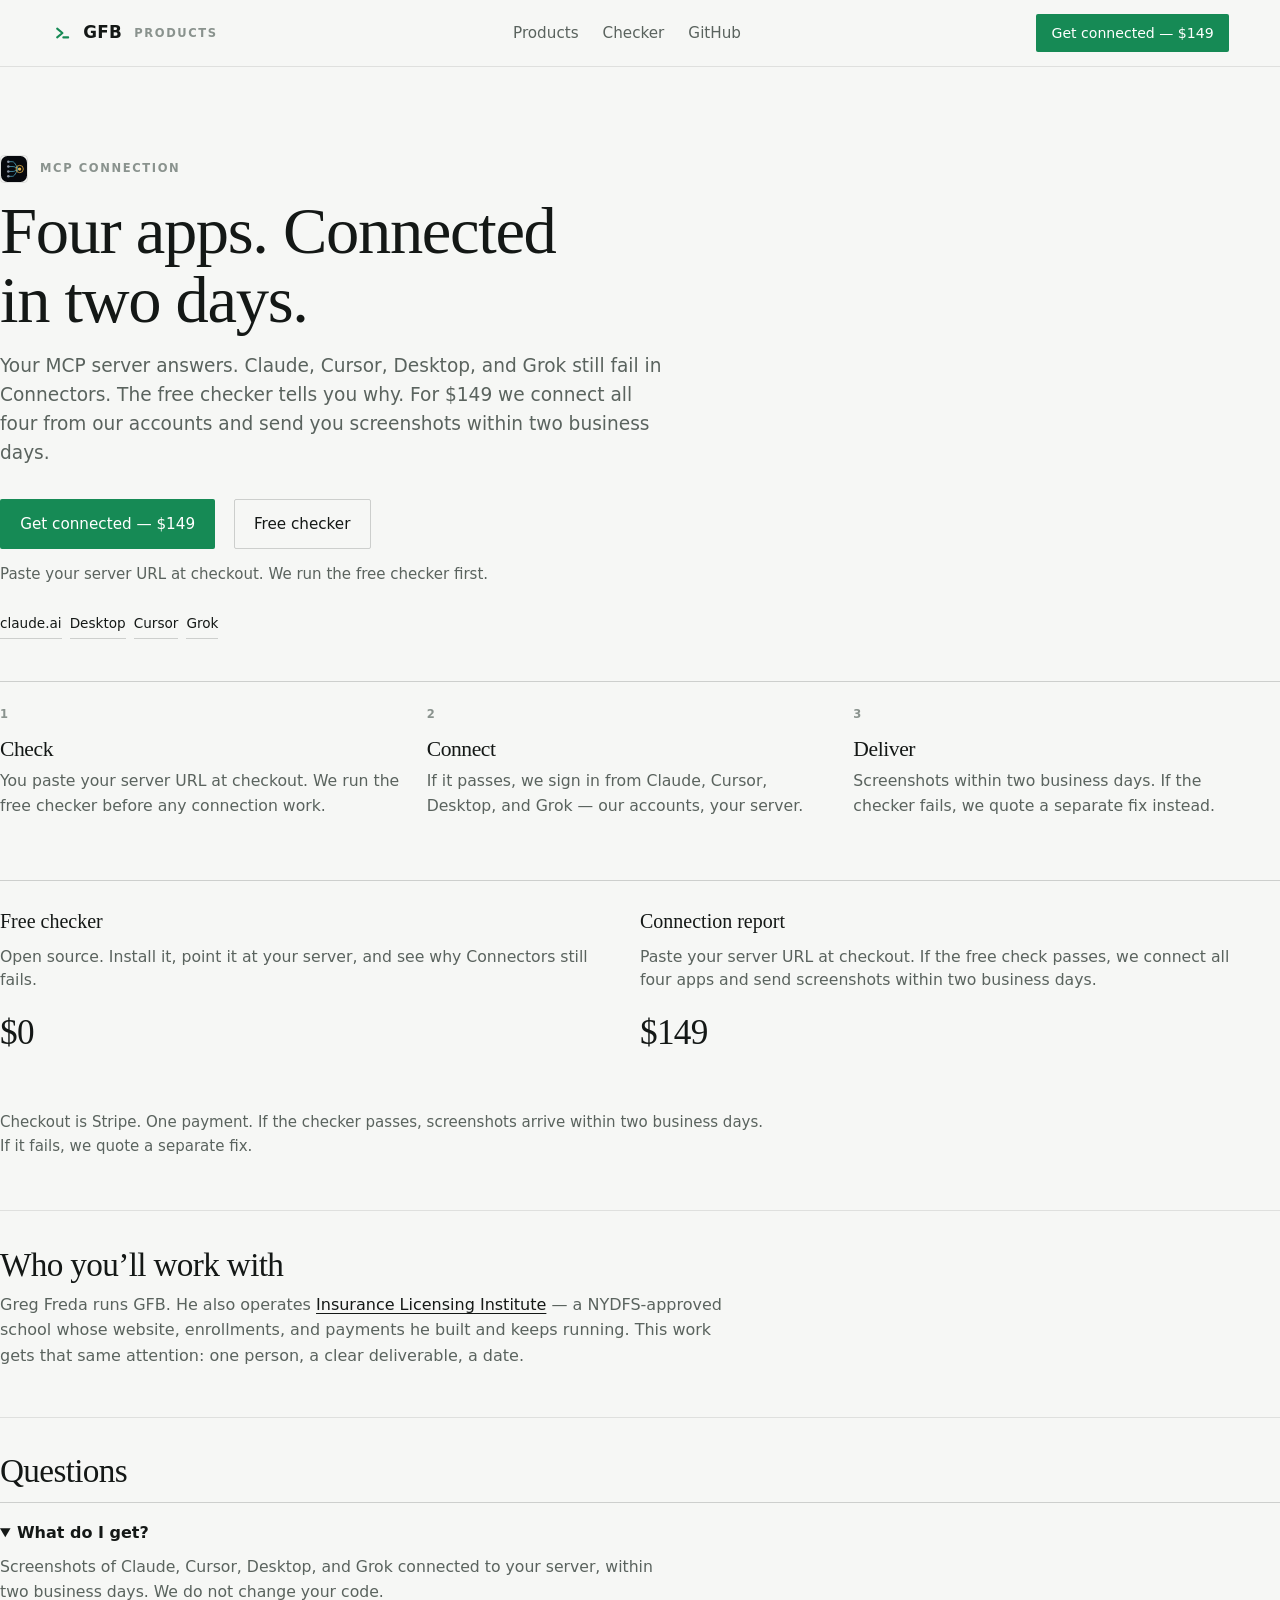
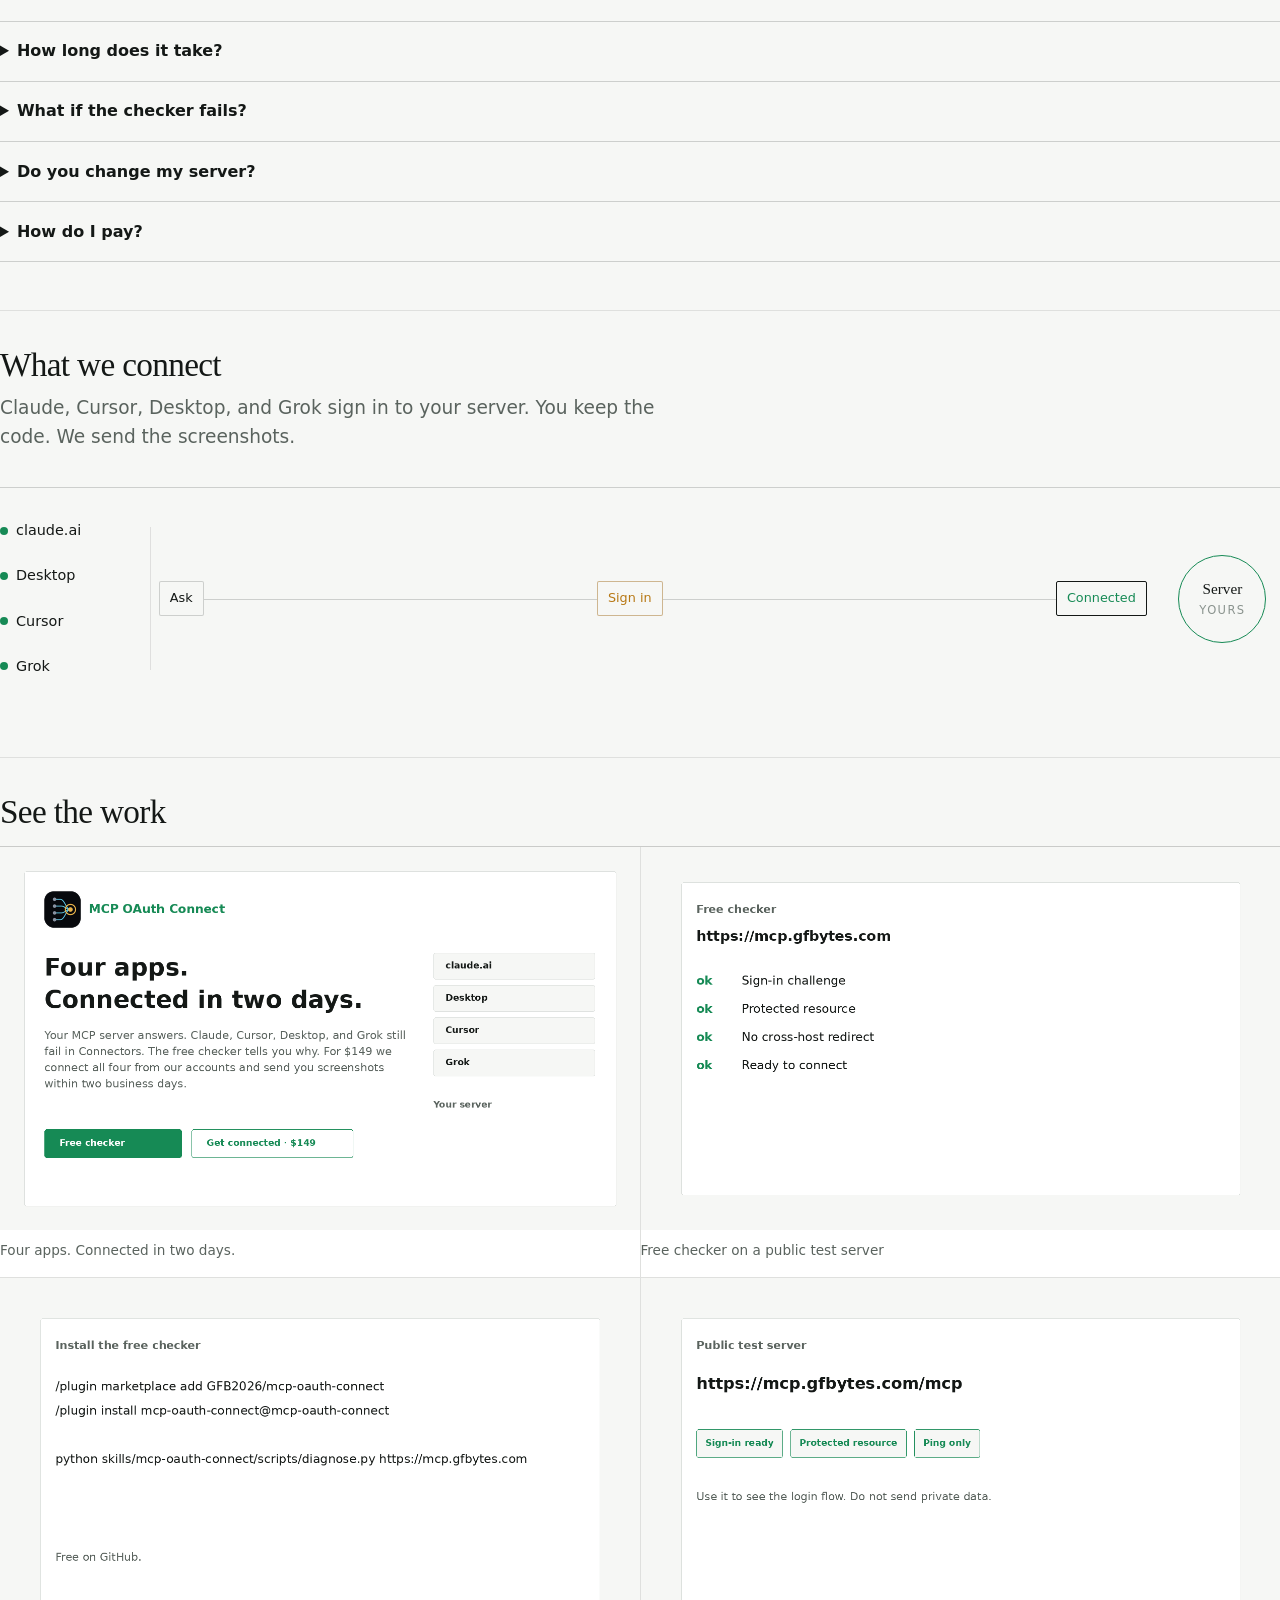
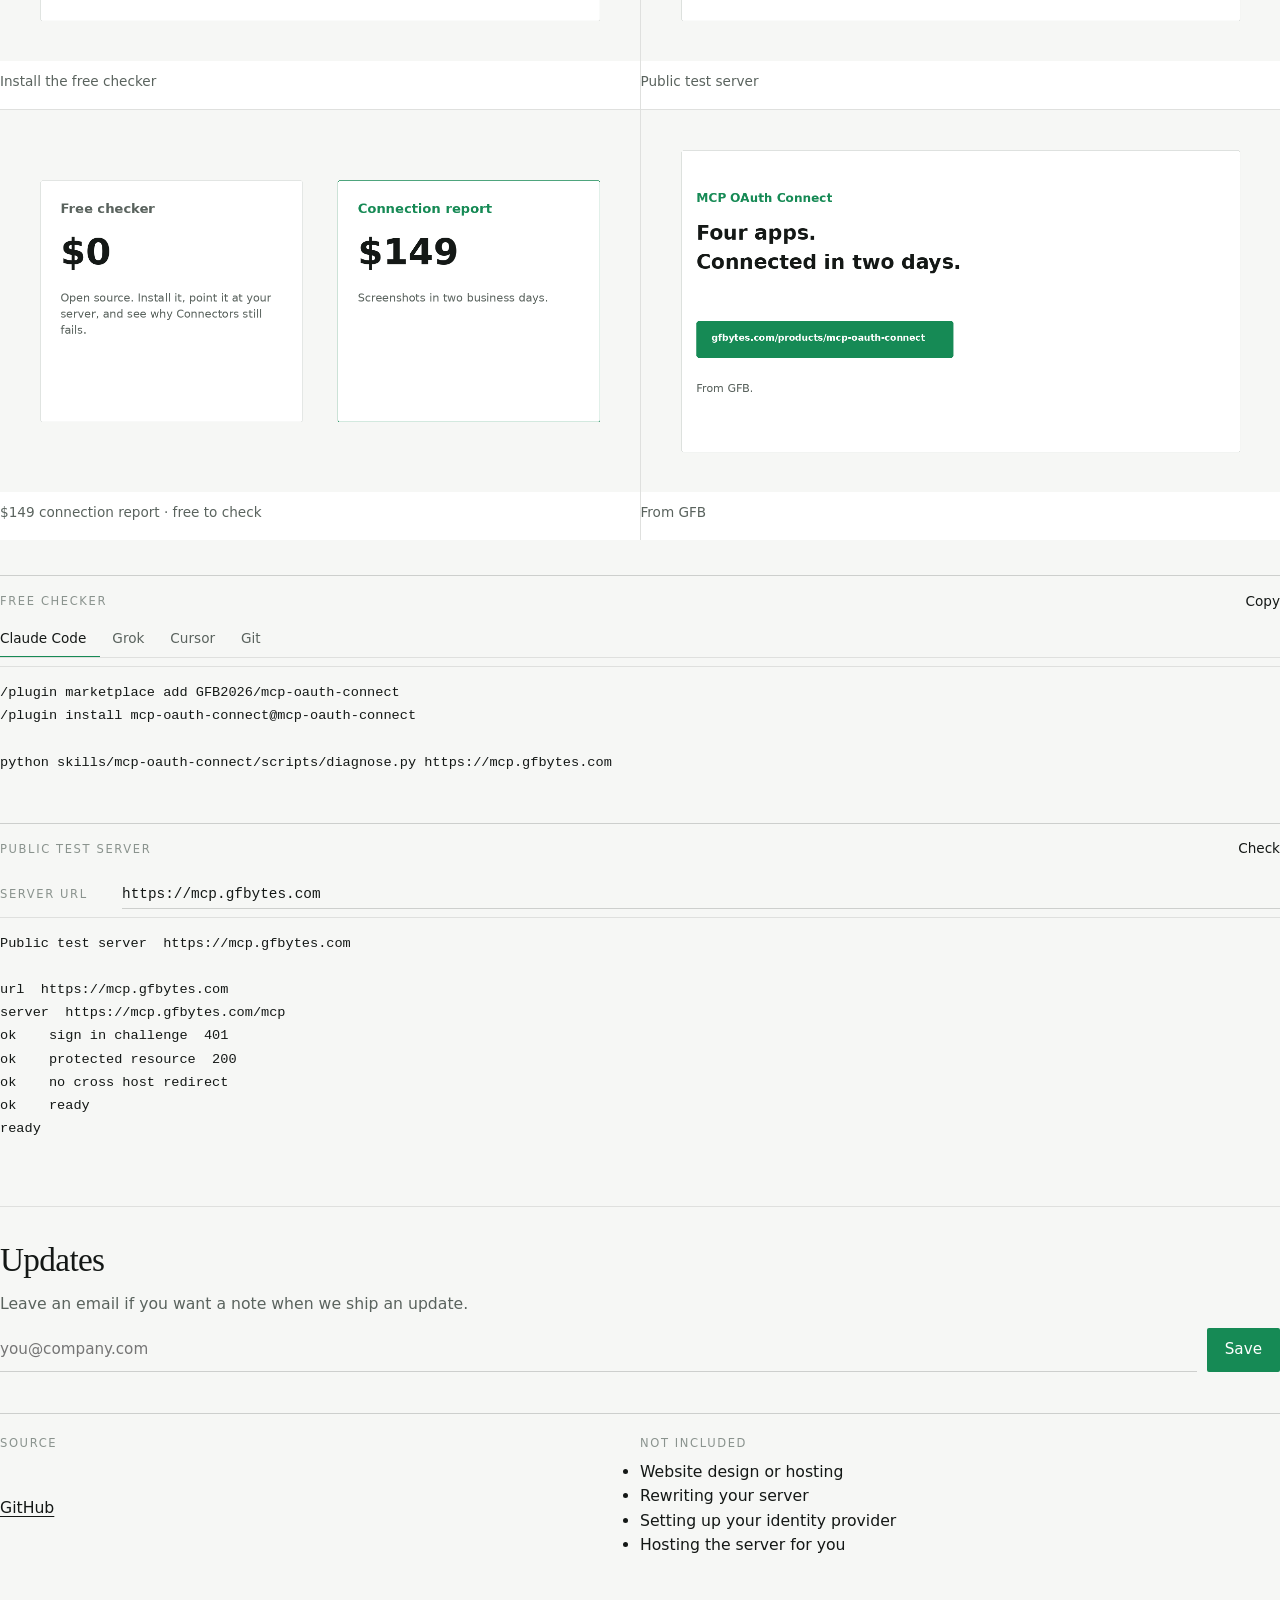
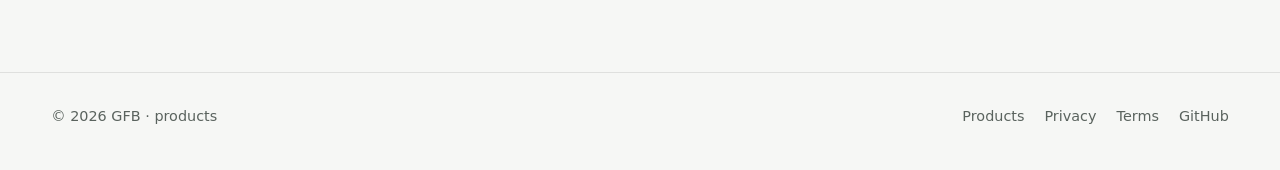
==== commit 759db808: "Polish public copy to the studio sales standard." ====
--- a/landing/index.html
+++ b/landing/index.html
@@ -6,28 +6,28 @@
 <meta name="color-scheme" content="light">
 <meta name="theme-color" content="#f6f7f5">
 <title>MCP OAuth Connect — GFB</title>
-<meta name="description" content="Your MCP server answers curl. The Connectors UI still fails. The free checker tells you why. For $149 we connect Claude, Cursor, Desktop, and Grok to your server and send you screenshots within two business days.">
+<meta name="description" content="Your MCP server answers. Claude, Cursor, Desktop, and Grok still fail in Connectors. The free checker tells you why. For $149 we connect all four from our accounts and send you screenshots within two business days.">
 <meta name="author" content="Greg Freda">
 <meta name="robots" content="index,follow">
 <link rel="canonical" href="https://gfbytes.com/products/mcp-oauth-connect/">
 <link rel="sitemap" type="application/xml" title="Sitemap" href="https://gfbytes.com/sitemap.xml">
 <meta name="referrer" content="strict-origin-when-cross-origin">
 <meta property="og:title" content="MCP OAuth Connect">
-<meta property="og:description" content="Your MCP server answers curl. The Connectors UI still fails. The free checker tells you why. For $149 we connect Claude, Cursor, Desktop, and Grok to your server and send you screenshots within two business days.">
+<meta property="og:description" content="Your MCP server answers. Claude, Cursor, Desktop, and Grok still fail in Connectors. The free checker tells you why. For $149 we connect all four from our accounts and send you screenshots within two business days.">
 <meta property="og:type" content="website">
 <meta property="og:url" content="https://gfbytes.com/products/mcp-oauth-connect/">
 <meta property="og:image" content="https://gfbytes.com/products/mcp-oauth-connect/og-1200x630.png">
 <meta property="og:site_name" content="GFB">
 <meta name="twitter:card" content="summary_large_image">
 <meta name="twitter:title" content="MCP OAuth Connect">
-<meta name="twitter:description" content="Your MCP server answers curl. The Connectors UI still fails. The free checker tells you why. For $149 we connect Claude, Cursor, Desktop, and Grok to your server and send you screenshots within two business days.">
+<meta name="twitter:description" content="Your MCP server answers. Claude, Cursor, Desktop, and Grok still fail in Connectors. The free checker tells you why. For $149 we connect all four from our accounts and send you screenshots within two business days.">
 <meta http-equiv="Content-Security-Policy" content="default-src 'self'; script-src 'self' 'unsafe-inline' https://static.cloudflareinsights.com; style-src 'self' 'unsafe-inline'; img-src 'self' data:; font-src 'self' data:; connect-src 'self' https://cloudflareinsights.com https://mcp.gfbytes.com; base-uri 'self'; form-action 'self'; frame-ancestors 'none'; upgrade-insecure-requests">
 <meta http-equiv="X-Content-Type-Options" content="nosniff">
 <meta name="permissions-policy" content="accelerometer=(), camera=(), geolocation=(), gyroscope=(), magnetometer=(), microphone=(), payment=(), usb=()">
 <link rel="icon" type="image/svg+xml" href="mark.svg">
 <link rel="icon" href="/favicon.ico" sizes="48x48">
 <link rel="apple-touch-icon" href="/apple-touch-icon.png">
-<link rel="stylesheet" href="connect.css?v=2.0.0">
+<link rel="stylesheet" href="connect.css?v=2.1.0">
 <link rel="icon" type="image/png" sizes="240x240" href="mark-240.png">
 <script type="application/ld+json">
 {
@@ -47,12 +47,12 @@
     "priceCurrency": "USD",
     "url": "https://buy.stripe.com/3cI6oz64ybZJ2dP4ev3Nm0l"
   },
-  "description": "Your MCP server answers curl. The Connectors UI still fails. The free checker tells you why. For $149 we connect Claude, Cursor, Desktop, and Grok to your server and send you screenshots within two business days."
+  "description": "Your MCP server answers. Claude, Cursor, Desktop, and Grok still fail in Connectors. The free checker tells you why. For $149 we connect all four from our accounts and send you screenshots within two business days."
 }
 </script>
 </head>
 <body>
-<a class="skip" href="#install">Skip to install</a>
+<a class="skip" href="#main">Skip to content</a>
 <header class="nav">
   <div class="wrap nav-inner">
     <a class="logo" href="/">
@@ -61,35 +61,87 @@
     </a>
     <ul class="nav-links">
       <li><a href="/products/">Products</a></li>
-      <li><a href="/products/mcp-oauth-connect/#install">Install</a></li>
+      <li><a href="/products/mcp-oauth-connect/#checker">Checker</a></li>
       <li><a href="https://github.com/GFB2026/mcp-oauth-connect">GitHub</a></li>
     </ul>
-    <a class="nav-cta" href="https://buy.stripe.com/3cI6oz64ybZJ2dP4ev3Nm0l">Buy $149</a>
+    <a class="nav-cta" href="https://buy.stripe.com/3cI6oz64ybZJ2dP4ev3Nm0l">Get connected — $149</a>
   </div>
 </header>
 
-<main class="wrap page">
+<main id="main" class="wrap page">
   <section class="hero" aria-labelledby="product-title">
-    <div>
-      <p class="eyebrow">
-        <img src="mark.svg" width="36" height="36" alt="">
-        MCP OAuth Connect
-      </p>
-      <h1 id="product-title">Curl works.<br>The Connectors UI does not.</h1>
-      <p class="lede">Your MCP server answers curl. The Connectors UI still fails. The free checker tells you why. For $149 we connect Claude, Cursor, Desktop, and Grok to your server and send you screenshots within two business days.</p>
-      <div class="cta">
-        <a class="btn btn-ghost" href="#install">Free checker</a>
-        <a class="btn btn-buy" href="https://buy.stripe.com/3cI6oz64ybZJ2dP4ev3Nm0l">Get connected — $149</a>
-      </div>
-      <p class="fine">Paste your server URL at checkout. The free check has to pass.</p>
-      <ul class="host-pills">
+    <p class="eyebrow">
+      <img src="mark.svg" width="28" height="28" alt="">
+      MCP connection
+    </p>
+    <h1 id="product-title">Four apps. Connected in two days.</h1>
+    <p class="lede">Your MCP server answers. Claude, Cursor, Desktop, and Grok still fail in Connectors. The free checker tells you why. For $149 we connect all four from our accounts and send you screenshots within two business days.</p>
+    <div class="cta">
+      <a class="btn btn-buy" href="https://buy.stripe.com/3cI6oz64ybZJ2dP4ev3Nm0l">Get connected — $149</a>
+      <a class="btn btn-ghost" href="#checker">Free checker</a>
+    </div>
+    <p class="fine">Paste your server URL at checkout. We run the free checker first.</p>
+    <ul class="host-pills">
         <li>claude.ai</li>
         <li>Desktop</li>
         <li>Cursor</li>
         <li>Grok</li>
-      </ul>
-    </div>
-    <figure class="hs" aria-label="Handshake from four hosts to an MCP resource">
+    </ul>
+  </section>
+
+    <div class="tri" aria-label="How it works">
+      <article class="card"><div class="n">1</div><h2>Check</h2><p>You paste your server URL at checkout. We run the free checker before any connection work.</p></article>
+      <article class="card"><div class="n">2</div><h2>Connect</h2><p>If it passes, we sign in from Claude, Cursor, Desktop, and Grok — our accounts, your server.</p></article>
+      <article class="card"><div class="n">3</div><h2>Deliver</h2><p>Screenshots within two business days. If the checker fails, we quote a separate fix instead.</p></article>
+    </div>
+
+  <div class="skus" id="pricing" aria-label="Pricing">
+    <a class="sku" href="#checker">
+      <span class="t">Free checker</span>
+      <span class="s">Open source. Install it, point it at your server, and see why Connectors still fails.</span>
+      <span class="d">$0</span>
+    </a>
+    <a class="sku" href="https://buy.stripe.com/3cI6oz64ybZJ2dP4ev3Nm0l">
+      <span class="t">Connection report</span>
+      <span class="s">Paste your server URL at checkout. If the free check passes, we connect all four apps and send screenshots within two business days.</span>
+      <span class="d">$149</span>
+    </a>
+  </div>
+  <p class="note">Checkout is Stripe. One payment. If the checker passes, screenshots arrive within two business days. If it fails, we quote a separate fix.</p>
+
+  <div class="who">
+    <h2>Who you’ll work with</h2>
+    <p>Greg Freda runs GFB. He also operates <a href="https://ili-li.com/about-us/" target="_blank" rel="noopener noreferrer">Insurance Licensing Institute</a> — a NYDFS-approved school whose website, enrollments, and payments he built and keeps running. This work gets that same attention: one person, a clear deliverable, a date.</p>
+  </div>
+
+  <section class="faq" aria-label="FAQ">
+    <h2>Questions</h2>
+    <details open>
+      <summary>What do I get?</summary>
+      <p>Screenshots of Claude, Cursor, Desktop, and Grok connected to your server, within two business days. We do not change your code.</p>
+    </details>
+    <details>
+      <summary>How long does it take?</summary>
+      <p>Two business days after payment, if the free checker passes on the URL you paste at checkout.</p>
+    </details>
+    <details>
+      <summary>What if the checker fails?</summary>
+      <p>We tell you which check failed and quote a separate fix. The $149 report is for servers that already pass.</p>
+    </details>
+    <details>
+      <summary>Do you change my server?</summary>
+      <p>No. We sign in from our accounts and send screenshots. Server changes, identity-provider setup, and hosting are not included.</p>
+    </details>
+    <details>
+      <summary>How do I pay?</summary>
+      <p>On this site, through Stripe. Installing the checker from GitHub is free. This is not billed through Cursor.</p>
+    </details>
+  </section>
+
+  <section class="sec" aria-label="What we connect">
+    <h2>What we connect</h2>
+    <p class="lede">Claude, Cursor, Desktop, and Grok sign in to your server. You keep the code. We send the screenshots.</p>
+    <figure class="hs" aria-label="Claude, Cursor, Desktop, and Grok connecting to your server">
       <ul class="hs-clients">
         <li><span class="dot" aria-hidden="true"></span>claude.ai</li>
         <li><span class="dot" aria-hidden="true"></span>Desktop</li>
@@ -97,38 +149,36 @@
         <li><span class="dot" aria-hidden="true"></span>Grok</li>
       </ul>
       <ol class="hs-steps">
-        <li data-kind="try"><code>GET /mcp</code></li>
-        <li data-kind="challenge"><code>401</code></li>
-        <li data-kind="discover"><code>discover</code></li>
-        <li data-kind="discover"><code>sign-in</code></li>
-        <li data-kind="ok"><code>connected</code></li>
+        <li data-kind="try"><code>Ask</code></li>
+        <li data-kind="challenge"><code>Sign in</code></li>
+        <li data-kind="ok"><code>Connected</code></li>
       </ol>
       <div class="hs-origin">
-        <strong>/mcp</strong>
-        <span>resource</span>
+        <strong>Server</strong>
+        <span>yours</span>
       </div>
     </figure>
   </section>
 
   <section class="gallery" aria-label="Product stills">
-    <h2>What you see</h2>
+    <h2>See the work</h2>
     <div class="gallery-grid">
-      <figure><img src="gallery-01-hero.png" width="1270" height="760" alt="Curl works. The Connectors UI does not."><figcaption>Curl works. The Connectors UI does not.</figcaption></figure>
-      <figure><img src="gallery-02-diagnose.png" width="1270" height="760" alt="Free checker on a live test server"><figcaption>Free checker on a live test server</figcaption></figure>
+      <figure><img src="gallery-01-hero.png" width="1270" height="760" alt="Four apps. Connected in two days."><figcaption>Four apps. Connected in two days.</figcaption></figure>
+      <figure><img src="gallery-02-diagnose.png" width="1270" height="760" alt="Free checker on a public test server"><figcaption>Free checker on a public test server</figcaption></figure>
       <figure><img src="gallery-03-install.png" width="1270" height="760" alt="Install the free checker"><figcaption>Install the free checker</figcaption></figure>
-      <figure><img src="gallery-04-origin.png" width="1270" height="760" alt="Live test server"><figcaption>Live test server</figcaption></figure>
-      <figure><img src="gallery-05-offer.png" width="1270" height="760" alt="$149 to connect · free to check"><figcaption>$149 to connect · free to check</figcaption></figure>
+      <figure><img src="gallery-04-origin.png" width="1270" height="760" alt="Public test server"><figcaption>Public test server</figcaption></figure>
+      <figure><img src="gallery-05-offer.png" width="1270" height="760" alt="$149 connection report · free to check"><figcaption>$149 connection report · free to check</figcaption></figure>
       <figure><img src="gallery-06-cta.png" width="1270" height="760" alt="From GFB"><figcaption>From GFB</figcaption></figure>
     </div>
   </section>
 
 
-  <section class="term" id="install" aria-label="Install diagnose">
+  <section class="term" id="checker" aria-label="Install the free checker">
     <div class="term-bar">
-      <span>Install the free checker</span>
+      <span>Free checker</span>
       <button type="button" id="copy-install">Copy</button>
     </div>
-    <nav class="hosts" role="tablist" aria-label="Install host">
+    <nav class="hosts" role="tablist" aria-label="Install for">
       <button type="button" role="tab" aria-selected="true" aria-controls="install-cmd" data-host="claude">Claude Code</button>
       <button type="button" role="tab" aria-selected="false" aria-controls="install-cmd" data-host="grok">Grok</button>
       <button type="button" role="tab" aria-selected="false" aria-controls="install-cmd" data-host="cursor">Cursor</button>
@@ -137,61 +187,26 @@
     <pre class="cmd" id="install-cmd" role="tabpanel"></pre>
   </section>
 
-  <section class="term" id="demo" aria-label="Live discovery probe">
+  <section class="term" id="demo" aria-label="Public test server">
     <div class="term-bar">
-      <span>Live test server</span>
-      <button type="button" id="probe">Probe live</button>
+      <span>Public test server</span>
+      <button type="button" id="probe">Check</button>
     </div>
     <label class="probe">
-      <span>URL</span>
+      <span>Server URL</span>
       <input id="mcp-url" type="url" spellcheck="false" autocomplete="off" value="https://mcp.gfbytes.com">
     </label>
     <pre class="cmd" id="demo-out" aria-live="polite"></pre>
   </section>
 
-  <section class="pricing" id="pricing" aria-label="Pricing">
-    <div class="price-card">
-      <p class="tagline">Free checker</p>
-      <p class="amt">$0 <span>free</span></p>
-      <p>Open source. Install it, point it at your server, see what the Connectors UI needs.</p>
-      <a class="btn btn-ghost" href="#install">Install</a>
-    </div>
-    <div class="price-card is-paid">
-      <p class="tagline">We&#x27;ll connect it</p>
-      <p class="amt">$149 <span>once</span></p>
-      <p>Paste your server URL at checkout. If the free check passes, we connect all four apps and send screenshots within two business days. If it fails, we quote a fix instead.</p>
-      <a class="btn btn-buy" href="https://buy.stripe.com/3cI6oz64ybZJ2dP4ev3Nm0l">Pay $149</a>
-    </div>
-  </section>
-
-  <section class="faq" aria-label="FAQ">
-    <h2>FAQ</h2>
-    <details open>
-      <summary>Do I pay through Cursor?</summary>
-      <p>No. You pay on this site. Installing the checker from GitHub is free.</p>
-    </details>
-    <details>
-      <summary>What is the live demo?</summary>
-      <p>A public test server at <code>https://mcp.gfbytes.com</code>. It only answers ping. Use it to see the login flow, not as a full connection report.</p>
-    </details>
-    <details>
-      <summary>What do I get?</summary>
-      <p>Screenshots of Claude, Cursor, Desktop, and Grok connected to your server, within two business days. We do not change your code.</p>
-    </details>
-    <details>
-      <summary>What happens after I pay?</summary>
-      <p>You paste your server URL at checkout. We run the free check. If it passes, you get the screenshots. If it does not, we quote a separate fix.</p>
-    </details>
-  </section>
-
   <form class="lead" method="post" action="/products/lead" aria-label="Email updates">
-    <h2>Email updates</h2>
-    <p>Leave an address if you want a note when something ships. This form does not send a campaign.</p>
+    <h2>Updates</h2>
+    <p>Leave an email if you want a note when we ship an update.</p>
     <input type="hidden" name="slug" value="mcp-oauth-connect">
     <input class="hp" type="text" name="company" tabindex="-1" autocomplete="off">
     <div class="lead-row">
       <input type="email" name="email" required placeholder="you@company.com" autocomplete="email">
-      <button type="submit">Save my email</button>
+      <button type="submit">Save</button>
     </div>
   </form>
 
@@ -201,16 +216,13 @@
       <dd><a href="https://github.com/GFB2026/mcp-oauth-connect">GitHub</a></dd>
     </div>
     <div>
-      <dt>How to connect</dt>
-      <dd>Paste the server URL only — no API key. Claude Desktop: Type Web, Custom. Cursor: <code>url</code> in mcp.json, no token header. Grok: allow <code>http://127.0.0.1/callback</code>.</dd>
-    </div>
-    <div>
-      <dt>Why curl is not enough</dt>
-      <dd>The apps have to complete sign-in. A 200 from curl does not mean the Connectors UI will attach.</dd>
-    </div>
-    <div>
       <dt>Not included</dt>
-      <dd>Website design or hosting, Rewriting your server, Setting up your identity provider, Hosting the server for you</dd>
+      <dd><ul>
+        <li>Website design or hosting</li>
+        <li>Rewriting your server</li>
+        <li>Setting up your identity provider</li>
+        <li>Hosting the server for you</li>
+      </ul></dd>
     </div>
   </dl>
 </main>
@@ -225,6 +237,6 @@
     </div>
   </div>
 </footer>
-<script src="surface.js?v=2.0.0" defer></script>
+<script src="surface.js?v=2.1.0" defer></script>
 </body>
 </html>
--- a/landing/connect.css
+++ b/landing/connect.css
@@ -1,20 +1,76 @@
+/* GFB product chrome. Same type and radius as studio sales pages. */
+@font-face {
+  font-family: "Newsreader";
+  font-style: normal;
+  font-weight: 500;
+  font-display: swap;
+  src: url("/fonts/newsreader-latin-500.woff2") format("woff2");
+  unicode-range: U+0000-00FF, U+0131, U+0152-0153, U+02BB-02BC, U+02C6, U+02DA, U+02DC, U+0304, U+0308, U+0329, U+2000-206F, U+20AC, U+2122, U+2191, U+2193, U+2212, U+2215, U+FEFF, U+FFFD;
+}
+@font-face {
+  font-family: "Newsreader";
+  font-style: normal;
+  font-weight: 600;
+  font-display: swap;
+  src: url("/fonts/newsreader-latin-600.woff2") format("woff2");
+  unicode-range: U+0000-00FF, U+0131, U+0152-0153, U+02BB-02BC, U+02C6, U+02DA, U+02DC, U+0304, U+0308, U+0329, U+2000-206F, U+20AC, U+2122, U+2191, U+2193, U+2212, U+2215, U+FEFF, U+FFFD;
+}
+@font-face {
+  font-family: "IBM Plex Sans";
+  font-style: normal;
+  font-weight: 400;
+  font-display: swap;
+  src: url("/fonts/ibm-plex-sans-latin-400.woff2") format("woff2");
+  unicode-range: U+0000-00FF, U+0131, U+0152-0153, U+02BB-02BC, U+02C6, U+02DA, U+02DC, U+0304, U+0308, U+0329, U+2000-206F, U+20AC, U+2122, U+2191, U+2193, U+2212, U+2215, U+FEFF, U+FFFD;
+}
+@font-face {
+  font-family: "IBM Plex Sans";
+  font-style: normal;
+  font-weight: 500;
+  font-display: swap;
+  src: url("/fonts/ibm-plex-sans-latin-500.woff2") format("woff2");
+  unicode-range: U+0000-00FF, U+0131, U+0152-0153, U+02BB-02BC, U+02C6, U+02DA, U+02DC, U+0304, U+0308, U+0329, U+2000-206F, U+20AC, U+2122, U+2191, U+2193, U+2212, U+2215, U+FEFF, U+FFFD;
+}
+@font-face {
+  font-family: "IBM Plex Sans";
+  font-style: normal;
+  font-weight: 600;
+  font-display: swap;
+  src: url("/fonts/ibm-plex-sans-latin-600.woff2") format("woff2");
+  unicode-range: U+0000-00FF, U+0131, U+0152-0153, U+02BB-02BC, U+02C6, U+02DA, U+02DC, U+0304, U+0308, U+0329, U+2000-206F, U+20AC, U+2122, U+2191, U+2193, U+2212, U+2215, U+FEFF, U+FFFD;
+}
+
+/* GFB product chrome — same tokens as studio sales pages. */
 :root {
   --bg: #f6f7f5;
+  --bg-elev: #ffffff;
   --panel: #ffffff;
   --fg: #141816;
   --mute: #5a635e;
-  --line: rgba(20, 24, 22, 0.09);
-  --line-strong: rgba(20, 24, 22, 0.14);
+  --muted: #5a635e;
+  --faint: #8a938e;
+  --line: rgba(20, 24, 22, 0.10);
+  --line-strong: rgba(20, 24, 22, 0.18);
   --accent: #168a55;
   --accent-hover: #127348;
   --accent-ink: #ffffff;
   --challenge: #b77814;
   --discover: #0e7a9c;
   --ok: #168a55;
+  --serif: "Newsreader", Georgia, "Times New Roman", serif;
+  --sans: "IBM Plex Sans", "Segoe UI", system-ui, sans-serif;
   --mono: ui-monospace, "SF Mono", Menlo, Monaco, "JetBrains Mono", Consolas, monospace;
-  --sans: "Segoe UI", system-ui, -apple-system, BlinkMacSystemFont, "Helvetica Neue", sans-serif;
-  --radius: 16px;
+  --r: 4px;
+  --r-btn: 2px;
+  --radius: 4px;
   --gutter: clamp(1.25rem, 4vw, 3.5rem);
+  --measure: 42rem;
+  --shadow: none;
+  --t-h1: clamp(2.5rem, 5.2vw, 4.25rem);
+  --t-h2: clamp(1.55rem, 2.6vw, 2.35rem);
+  --t-h3: 1.125rem;
+  --t-lede: clamp(1.05rem, 1.45vw, 1.2rem);
+  --t-label: 0.72rem;
 }
 
 * { margin: 0; padding: 0; box-sizing: border-box; }
@@ -23,6 +79,7 @@
   background: var(--bg);
   color: var(--fg);
   font-family: var(--sans);
+  font-weight: 400;
   line-height: 1.6;
   -webkit-font-smoothing: antialiased;
 }
@@ -36,6 +93,7 @@
   color: #fff;
   padding: 8px 12px;
   font: 600 13px/1 var(--sans);
+  border-radius: var(--r-btn);
 }
 .skip:focus { top: 12px; }
 
@@ -48,8 +106,7 @@
 
 .nav {
   position: sticky; top: 0; z-index: 20;
-  backdrop-filter: blur(14px);
-  background: color-mix(in oklab, var(--bg) 88%, transparent);
+  background: color-mix(in oklab, var(--bg) 92%, transparent);
   border-bottom: 1px solid var(--line);
 }
 .nav-inner {
@@ -58,99 +115,133 @@
 }
 .logo {
   display: inline-flex; align-items: center; gap: 0.6rem;
-  text-decoration: none; font-weight: 700; letter-spacing: 0.02em; font-size: 1.05rem;
+  text-decoration: none; font-weight: 600; letter-spacing: 0.02em; font-size: 1.05rem;
 }
 .logo-mark {
   width: 1.4rem; height: 1.4rem; background: var(--accent);
   -webkit-mask: url("data:image/svg+xml,%3Csvg xmlns='http://www.w3.org/2000/svg' viewBox='0 0 64 64'%3E%3Cpath d='M17.92 19.2 L33.28 32 L17.92 44.8' fill='none' stroke='black' stroke-width='6' stroke-linecap='round' stroke-linejoin='round'/%3E%3Cpath d='M35.84 44.8 H49.92' fill='none' stroke='black' stroke-width='6' stroke-linecap='round'/%3E%3C/svg%3E") center / contain no-repeat;
           mask: url("data:image/svg+xml,%3Csvg xmlns='http://www.w3.org/2000/svg' viewBox='0 0 64 64'%3E%3Cpath d='M17.92 19.2 L33.28 32 L17.92 44.8' fill='none' stroke='black' stroke-width='6' stroke-linecap='round' stroke-linejoin='round'/%3E%3Cpath d='M35.84 44.8 H49.92' fill='none' stroke='black' stroke-width='6' stroke-linecap='round'/%3E%3C/svg%3E") center / contain no-repeat;
 }
+.pub {
+  font-size: var(--t-label); font-weight: 600; letter-spacing: 0.14em;
+  text-transform: uppercase; color: var(--faint); margin-left: 0.15rem;
+}
 .nav-links {
   display: flex; flex-wrap: wrap; gap: 0.35rem 1.5rem;
-  list-style: none; font-size: 0.95rem; color: var(--mute);
+  list-style: none; font-size: 0.95rem; color: var(--muted);
 }
 .nav-links a { text-decoration: none; }
 .nav-links a:hover { color: var(--fg); }
 .nav-cta {
   display: inline-flex; background: var(--accent); color: var(--accent-ink);
-  text-decoration: none; font-weight: 600; font-size: 0.9rem;
-  padding: 0.58rem 1.1rem; border-radius: 999px;
+  text-decoration: none; font-weight: 500; font-size: 0.88rem;
+  padding: 0.5rem 0.95rem; border-radius: var(--r-btn);
 }
 .nav-cta:hover { background: var(--accent-hover); }
 @media (max-width: 720px) { .nav-links { display: none; } }
 
-.page { padding: clamp(2.2rem, 5vw, 3.8rem) 0 3rem; }
-.hero {
-  display: grid;
-  grid-template-columns: minmax(0, 1.05fr) minmax(0, 1fr);
-  gap: 40px 48px;
-  align-items: center;
-  margin-bottom: 48px;
-}
+.page { padding: clamp(3rem, 7vw, 5.5rem) 0 clamp(3.5rem, 8vw, 6rem); }
+.hero { margin-bottom: 2.4rem; }
 .hero > * { min-width: 0; }
 
+.eyebrow, .sec-label, .card .n {
+  font-size: var(--t-label); font-weight: 600; letter-spacing: 0.14em;
+  text-transform: uppercase; color: var(--faint); margin-bottom: 0.85rem;
+}
 .eyebrow {
   display: flex; align-items: center; gap: 12px;
-  font-size: 0.8rem; font-weight: 600; letter-spacing: 0.06em;
-  text-transform: uppercase; color: var(--accent); margin-bottom: 1rem;
 }
 .eyebrow img {
-  width: 36px; height: 36px; border-radius: 10px; border: 1px solid var(--line);
-}
-h1 {
-  font-size: clamp(2rem, 4.5vw, 3.1rem);
-  font-weight: 700;
-  letter-spacing: -0.035em;
-  line-height: 1.08;
-  margin-bottom: 16px;
-  overflow-wrap: break-word;
+  width: 28px; height: 28px; border-radius: var(--r); border: 1px solid var(--line);
+}
+h1, .hero h1 {
+  font-family: var(--serif); font-size: var(--t-h1); font-weight: 500;
+  letter-spacing: -0.02em; line-height: 1.04; margin-bottom: 1.1rem;
+  max-width: 18ch;
+}
+h2 {
+  font-family: var(--serif); font-size: var(--t-h2); font-weight: 500;
+  letter-spacing: -0.02em; line-height: 1.12; margin: 0 0 0.7rem; max-width: 24ch;
 }
 .lede {
-  color: var(--mute);
-  font-size: 1.08rem;
-  line-height: 1.55;
-  max-width: 38rem;
-  margin-bottom: 22px;
-  overflow-wrap: break-word;
-}
-code { font-family: var(--mono); font-size: 0.92em; color: var(--challenge); }
-
-.cta { display: flex; flex-wrap: wrap; gap: 12px; margin-bottom: 12px; }
+  color: var(--muted); max-width: var(--measure); margin-bottom: 2rem;
+  font-size: var(--t-lede); line-height: 1.55;
+}
+.lede strong { color: var(--fg); font-weight: 500; }
+.lede a { color: var(--fg); text-decoration: underline; text-underline-offset: 3px; font-weight: 500; }
+.lede a:hover { color: var(--accent); }
+code { font-family: var(--mono); font-size: 0.92em; color: var(--fg); }
+
+.cta { display: flex; flex-wrap: wrap; gap: 0.85rem 1.15rem; align-items: center; margin-bottom: 0.85rem; }
 .btn {
   display: inline-flex; align-items: center; justify-content: center;
-  min-height: 44px; padding: 0 18px; border-radius: 999px;
-  text-decoration: none; font: 600 0.95rem/1 var(--sans);
-  border: 1px solid transparent;
-}
-.btn-buy { background: var(--accent); color: var(--accent-ink); }
-.btn-buy:hover { background: var(--accent-hover); }
+  text-decoration: none; font-weight: 500; font-size: 0.95rem;
+  padding: 0.72rem 1.2rem; border-radius: var(--r-btn); border: 1px solid transparent;
+}
+.btn-buy, .btn-primary { background: var(--accent); color: var(--accent-ink); }
+.btn-buy:hover, .btn-primary:hover { background: var(--accent-hover); }
 .btn-ghost { background: transparent; color: var(--fg); border-color: var(--line-strong); }
 .btn-ghost:hover { border-color: var(--fg); }
-.fine { font-size: 0.88rem; color: var(--mute); }
+.fine, .note { color: var(--muted); font-size: 0.94rem; max-width: 48rem; }
+.fine { margin-bottom: 0; }
+.note { margin-top: 1.55rem; }
+.note b, .note strong { color: var(--fg); font-weight: 500; }
 
 .host-pills {
-  display: flex; flex-wrap: wrap; gap: 8px; list-style: none; margin: 20px 0 0;
+  display: flex; flex-wrap: wrap; gap: 8px; list-style: none; margin: 1.4rem 0 0;
 }
 .host-pills li {
-  font-family: var(--mono); font-size: 11px; letter-spacing: 0.04em;
-  color: var(--fg); background: var(--panel); border: 1px solid var(--line);
-  border-radius: 999px; padding: 6px 10px;
-}
-.host-pills li::before {
-  content: ""; display: inline-block; width: 6px; height: 6px; border-radius: 50%;
-  background: var(--discover); margin-right: 8px; vertical-align: 1px;
-}
+  font-size: 0.85rem; color: var(--fg);
+  border-bottom: 1px solid var(--line-strong);
+  padding: 4px 0;
+}
+
+.tri {
+  display: grid; gap: 0; grid-template-columns: repeat(3, minmax(0,1fr));
+  margin: 2.6rem 0 2.4rem;
+}
+@media (max-width: 820px) { .tri { grid-template-columns: 1fr; } }
+.tri .card {
+  background: transparent; border: 0; border-top: 1px solid var(--line-strong);
+  border-radius: 0; padding: 1.45rem 1.2rem 1.5rem 0;
+}
+.tri .card h2 { font-size: 1.35rem; margin-bottom: 0.4rem; }
+.tri .card p { color: var(--muted); font-size: 0.98rem; }
+
+.skus {
+  display: grid; gap: 0; grid-template-columns: repeat(2, minmax(0,1fr));
+}
+@media (max-width: 720px) { .skus { grid-template-columns: 1fr; } }
+a.sku {
+  display: flex; flex-direction: column; align-items: flex-start; gap: 0.5rem;
+  text-align: left; width: 100%; min-height: 100%;
+  background: transparent; border: 0; border-top: 1px solid var(--line-strong);
+  border-radius: 0; padding: 1.45rem 1.2rem 1.5rem 0; color: inherit;
+  text-decoration: none;
+}
+a.sku:hover { border-color: var(--fg); }
+.sku .t { font-family: var(--serif); font-size: 1.25rem; font-weight: 500; }
+.sku .s { color: var(--muted); font-size: 0.98rem; flex: 1; line-height: 1.5; }
+.sku .d {
+  font-family: var(--serif); font-size: clamp(1.6rem, 3vw, 2.2rem);
+  font-weight: 500; color: var(--fg); margin-top: 0.35rem; letter-spacing: -0.02em;
+}
+
+.who { margin-top: 3.25rem; padding-top: 2.15rem; border-top: 1px solid var(--line); }
+.who h2 { margin-bottom: 0.55rem; }
+.who p { color: var(--muted); max-width: 46rem; }
+.who a { color: var(--fg); text-decoration: underline; text-underline-offset: 3px; font-weight: 500; }
+.who a:hover { color: var(--accent); }
 
 .hs {
   display: grid;
   grid-template-columns: 8.8rem minmax(0, 1fr) 7.2rem;
   gap: 14px; align-items: center;
-  background: var(--panel);
-  border: 1px solid var(--line);
-  border-radius: var(--radius);
-  padding: 22px 20px;
-  min-height: 280px;
-  box-shadow: 0 1px 2px rgba(20,24,22,0.04), 0 8px 24px rgba(20,24,22,0.05);
+  background: transparent;
+  border-top: 1px solid var(--line-strong);
+  border-radius: 0;
+  padding: 1.6rem 0;
+  margin: 2.2rem 0 0;
 }
 .hs-clients, .hs-steps { list-style: none; }
 .hs-clients { display: flex; flex-direction: column; gap: 10px; position: relative; }
@@ -159,211 +250,205 @@
   width: 1px; background: var(--line);
 }
 .hs-clients li {
-  font-family: var(--mono); font-size: 11px; color: var(--fg);
-  background: var(--bg); border: 1px solid var(--line); border-radius: 999px;
-  padding: 8px 10px; display: flex; align-items: center; gap: 8px;
-}
-.hs-clients .dot { width: 8px; height: 8px; border-radius: 50%; background: var(--mute); flex: 0 0 auto; }
+  font-size: 0.9rem; color: var(--fg);
+  padding: 6px 0; display: flex; align-items: center; gap: 8px;
+}
+.hs-clients .dot { width: 8px; height: 8px; border-radius: 50%; background: var(--accent); flex: 0 0 auto; }
 .hs-steps {
   display: flex; justify-content: space-between; align-items: center;
   gap: 8px; position: relative; min-width: 0;
 }
 .hs-steps::before {
   content: ""; position: absolute; left: 8px; right: 8px; top: 50%; height: 1px;
-  background: linear-gradient(90deg, var(--mute), var(--challenge), var(--discover), var(--ok));
-  opacity: 0.5;
+  background: var(--line-strong);
 }
 .hs-steps li {
   position: relative; z-index: 1; display: grid; justify-items: center;
-  min-width: 0; padding: 8px 4px; font-family: var(--mono); font-size: 10px; color: var(--mute);
+  min-width: 0; padding: 8px 4px; font-size: 0.8rem; color: var(--muted);
 }
 .hs-steps li code {
-  font: inherit; color: var(--fg); background: var(--bg); border: 1px solid var(--line);
-  border-radius: 999px; padding: 6px 8px; white-space: nowrap;
-}
-.hs-steps li[data-kind="challenge"] code { border-color: color-mix(in oklab, var(--challenge) 55%, var(--line)); color: var(--challenge); }
-.hs-steps li[data-kind="discover"] code { border-color: color-mix(in oklab, var(--discover) 55%, var(--line)); color: var(--discover); }
-.hs-steps li[data-kind="ok"] code { border-color: color-mix(in oklab, var(--ok) 55%, var(--line)); color: var(--ok); }
-.hs-steps li[data-on] code { box-shadow: 0 0 0 1px currentColor; }
+  font-family: var(--sans); font-size: 0.8rem; font-weight: 500;
+  color: var(--fg); background: var(--bg); border: 1px solid var(--line-strong);
+  border-radius: var(--r-btn); padding: 6px 10px; white-space: nowrap;
+}
+.hs-steps li[data-kind="challenge"] code { color: var(--challenge); border-color: color-mix(in oklab, var(--challenge) 40%, var(--line)); }
+.hs-steps li[data-kind="discover"] code { color: var(--discover); border-color: color-mix(in oklab, var(--discover) 40%, var(--line)); }
+.hs-steps li[data-kind="ok"] code { color: var(--ok); border-color: color-mix(in oklab, var(--ok) 40%, var(--line)); }
+.hs-steps li[data-on] code { border-color: var(--fg); }
 .hs-origin {
   justify-self: center; width: 88px; height: 88px; border-radius: 50%;
-  border: 2px solid var(--challenge); display: grid; place-content: center; text-align: center;
-  background: var(--bg); box-shadow: 0 0 0 8px color-mix(in oklab, var(--challenge) 12%, transparent);
-}
-.hs-origin strong { font-family: var(--mono); font-size: 13px; color: var(--challenge); }
+  border: 1px solid var(--accent); display: grid; place-content: center; text-align: center;
+  background: var(--bg);
+}
+.hs-origin strong { font-family: var(--serif); font-size: 0.95rem; font-weight: 500; color: var(--fg); }
 .hs-origin span {
-  font-family: var(--mono); font-size: 9px; letter-spacing: 0.12em;
-  text-transform: uppercase; color: var(--mute);
-}
-.hs.is-complete .hs-origin { border-color: var(--ok); box-shadow: 0 0 0 8px color-mix(in oklab, var(--ok) 12%, transparent); }
-.hs.is-complete .hs-origin strong { color: var(--ok); }
-.hs.is-complete .hs-steps li code { border-color: color-mix(in oklab, var(--ok) 50%, var(--line)); color: var(--ok); }
+  font-size: var(--t-label); letter-spacing: 0.12em;
+  text-transform: uppercase; color: var(--faint);
+}
+.hs.is-complete .hs-origin { border-color: var(--ok); }
+.hs.is-complete .hs-steps li code { border-color: color-mix(in oklab, var(--ok) 40%, var(--line)); color: var(--ok); }
 
 .term {
-  background: var(--panel); border: 1px solid var(--line); border-radius: var(--radius);
-  overflow: hidden; margin-bottom: 20px;
-  box-shadow: 0 1px 2px rgba(20,24,22,0.04);
+  background: transparent; border-top: 1px solid var(--line-strong);
+  border-radius: 0; overflow: hidden; margin: 2.2rem 0 0;
 }
 .term-bar {
   display: flex; justify-content: space-between; align-items: center; gap: 12px;
-  padding: 10px 14px; border-bottom: 1px solid var(--line);
-  font-family: var(--mono); font-size: 11px; letter-spacing: 0.12em;
-  text-transform: uppercase; color: var(--mute);
+  padding: 1rem 0 0.6rem;
+  font-size: var(--t-label); letter-spacing: 0.14em;
+  text-transform: uppercase; color: var(--faint);
 }
 .term-bar button {
   appearance: none; background: none; border: 0; color: var(--fg);
-  font: inherit; letter-spacing: inherit; text-transform: inherit; cursor: pointer;
-}
-.term-bar button:hover { color: var(--discover); }
-.term-bar button:disabled { color: var(--mute); cursor: wait; }
-.hosts { display: flex; flex-wrap: wrap; padding: 0 8px; border-bottom: 1px solid var(--line); }
+  font: 500 0.85rem/1 var(--sans); letter-spacing: 0; text-transform: none; cursor: pointer;
+}
+.term-bar button:hover { color: var(--accent); }
+.term-bar button:disabled { color: var(--muted); cursor: wait; }
+.hosts { display: flex; flex-wrap: wrap; padding: 0; border-bottom: 1px solid var(--line); }
 .hosts button {
-  appearance: none; background: none; border: 0; border-bottom: 2px solid transparent;
-  color: var(--mute); font-family: var(--mono); font-size: 11px; letter-spacing: 0.1em;
-  text-transform: uppercase; cursor: pointer; padding: 10px 12px;
+  appearance: none; background: none; border: 0; border-bottom: 1px solid transparent;
+  color: var(--muted); font-family: var(--sans); font-size: 0.85rem;
+  cursor: pointer; padding: 10px 14px 10px 0; margin-right: 12px;
 }
 .hosts button:hover { color: var(--fg); }
 .hosts button[aria-selected="true"] { color: var(--fg); border-bottom-color: var(--accent); }
 .probe {
-  display: grid; grid-template-columns: 4.5rem 1fr; gap: 10px; align-items: center;
-  padding: 12px 14px 0; font-family: var(--mono); font-size: 12px;
-}
-.probe span { text-transform: uppercase; letter-spacing: 0.16em; color: var(--mute); font-size: 10px; }
+  display: grid; grid-template-columns: 7rem 1fr; gap: 10px; align-items: center;
+  padding: 12px 0 0; font-size: 0.9rem;
+}
+.probe span {
+  text-transform: uppercase; letter-spacing: 0.14em; color: var(--faint);
+  font-size: var(--t-label);
+}
 .probe input {
   appearance: none; width: 100%; background: transparent; border: 0;
-  border-bottom: 1px solid var(--line); color: var(--fg); font-family: var(--mono);
-  font-size: 12px; padding: 6px 0; outline: none;
-}
-.probe input:focus { border-bottom-color: var(--discover); }
+  border-bottom: 1px solid var(--line-strong); color: var(--fg); font-family: var(--mono);
+  font-size: 0.9rem; padding: 6px 0; outline: none;
+}
+.probe input:focus { border-bottom-color: var(--accent); }
 .cmd {
-  font-family: var(--mono); font-size: 12px; line-height: 1.7; color: var(--fg);
-  background: var(--bg); padding: 14px; overflow-x: auto; overflow-wrap: anywhere;
-  white-space: pre-wrap; margin: 12px; border-radius: 8px; border: 1px solid var(--line);
+  font-family: var(--mono); font-size: 0.85rem; line-height: 1.7; color: var(--fg);
+  background: var(--bg); padding: 14px 0; overflow-x: auto; overflow-wrap: anywhere;
+  white-space: pre-wrap; margin: 8px 0 0; border-radius: 0; border: 0;
+  border-top: 1px solid var(--line);
 }
 
 .sheet {
   display: grid; grid-template-columns: repeat(2, minmax(0, 1fr));
-  border: 1px solid var(--line); border-radius: var(--radius); overflow: hidden;
-  background: var(--panel); margin: 28px 0 8px;
-}
-.sheet > div { display: grid; gap: 8px; padding: 16px 18px; border-top: 1px solid var(--line); }
-.sheet > div:nth-child(1),
-.sheet > div:nth-child(2) { border-top: 0; }
-.sheet > div:nth-child(odd) { border-right: 1px solid var(--line); }
+  margin: 2.6rem 0 0;
+}
+.sheet > div {
+  display: grid; gap: 8px; padding: 1.2rem 1.2rem 1.2rem 0;
+  border-top: 1px solid var(--line-strong);
+}
 .sheet dt {
-  font-family: var(--mono); font-size: 10px; letter-spacing: 0.16em;
-  text-transform: uppercase; color: var(--mute);
-}
-.sheet dd { color: var(--fg); font-size: 14px; line-height: 1.55; overflow-wrap: anywhere; }
-.sheet a { color: var(--discover); text-decoration: none; border-bottom: 1px solid transparent; }
-.sheet a:hover { border-bottom-color: var(--discover); }
+  font-size: var(--t-label); letter-spacing: 0.14em;
+  text-transform: uppercase; color: var(--faint);
+}
+.sheet dd { color: var(--fg); font-size: 0.98rem; line-height: 1.55; overflow-wrap: anywhere; }
+.sheet a { color: var(--fg); text-decoration: underline; text-underline-offset: 3px; }
+.sheet a:hover { color: var(--accent); }
 
 .site-foot {
   border-top: 1px solid var(--line);
   padding: 2rem 0 2.6rem;
-  color: var(--mute); font-size: 0.9rem;
+  color: var(--muted); font-size: 0.9rem;
 }
 .foot-inner {
   display: flex; flex-wrap: wrap; gap: 1rem;
   justify-content: space-between; align-items: center;
 }
-.foot-inner a { color: var(--mute); text-decoration: none; }
+.foot-inner a { color: var(--muted); text-decoration: none; }
 .foot-inner a:hover { color: var(--fg); }
 .foot-links { display: flex; flex-wrap: wrap; gap: 0.85rem 1.25rem; }
 
+.pricing { display: none; } /* replaced by .skus */
+.price-card { display: none; }
+
+.faq { margin: 3rem 0 0; padding-top: 2.15rem; border-top: 1px solid var(--line); }
+.faq h2 { margin-bottom: 0.8rem; }
+.faq details {
+  background: transparent; border: 0; border-top: 1px solid var(--line-strong);
+  padding: 1.05rem 0; border-radius: 0;
+}
+.faq details:first-of-type { border-top: 1px solid var(--line-strong); }
+.faq details:last-of-type { border-bottom: 1px solid var(--line-strong); }
+.faq summary { cursor: pointer; font-weight: 600; }
+.faq details p { color: var(--muted); margin-top: 8px; font-size: 0.98rem; max-width: var(--measure); }
+
+.lead {
+  background: transparent; border: 0; border-top: 1px solid var(--line);
+  border-radius: 0; padding: 2.15rem 0 0; margin: 3.25rem 0 0; display: grid; gap: 12px;
+}
+.lead h2 { margin-bottom: 0; }
+.lead p { color: var(--muted); font-size: 0.98rem; max-width: var(--measure); }
+.lead-row { display: flex; flex-wrap: wrap; gap: 10px; }
+.lead input[type="email"] {
+  appearance: none; min-height: 44px; min-width: 16rem; flex: 1;
+  border: 0; border-bottom: 1px solid var(--line-strong); border-radius: 0; padding: 0 0;
+  font: 400 0.95rem/1 var(--sans); background: transparent; color: var(--fg);
+}
+.lead input[type="email"]:focus { outline: none; border-bottom-color: var(--accent); }
+.lead button {
+  appearance: none; min-height: 44px; padding: 0 18px; border-radius: var(--r-btn);
+  border: 0; background: var(--accent); color: var(--accent-ink);
+  font: 500 0.95rem/1 var(--sans); cursor: pointer;
+}
+.lead button:hover { background: var(--accent-hover); }
+.hp { position: absolute; left: -9999px; width: 1px; height: 1px; overflow: hidden; }
+
+.legal { max-width: var(--measure); }
+.legal h1 { margin-bottom: 12px; }
+.legal h2 { font-size: 1.35rem; margin: 22px 0 8px; }
+.legal p, .legal li { color: var(--muted); margin-bottom: 10px; }
+.legal ul { padding-left: 1.2rem; }
+
+.product-index { display: grid; gap: 0; max-width: 44rem; }
+.product-index a.card {
+  display: grid; gap: 8px; text-decoration: none; color: inherit;
+  background: transparent; border: 0; border-top: 1px solid var(--line-strong);
+  border-radius: 0; padding: 1.45rem 0;
+}
+.product-index a.card:hover { border-color: var(--fg); }
+.product-index .tag {
+  color: var(--faint); font-size: var(--t-label); font-weight: 600;
+  letter-spacing: 0.14em; text-transform: uppercase;
+}
+.product-index strong {
+  font-family: var(--serif); font-size: 1.45rem; font-weight: 500;
+}
+.product-index span { color: var(--muted); }
+
+.gallery { margin: 3rem 0 0; padding-top: 2.15rem; border-top: 1px solid var(--line); }
+.gallery h2 { margin-bottom: 1rem; }
+.gallery-grid {
+  display: grid;
+  grid-template-columns: 1fr 1fr;
+  gap: 1px;
+  background: var(--line);
+  border-top: 1px solid var(--line);
+}
+.gallery-grid figure {
+  margin: 0; background: var(--panel); overflow: hidden;
+}
+.gallery-grid img { display: block; width: 100%; height: auto; }
+.gallery-grid figcaption { padding: 10px 0 16px; color: var(--muted); font-size: 0.85rem; }
+
+.sec { margin-top: 3rem; padding-top: 2.15rem; border-top: 1px solid var(--line); }
+.sec > h2 { margin-bottom: 0.7rem; }
+
 @media (max-width: 900px) {
-  .hero { grid-template-columns: 1fr; gap: 28px; }
-  .hs { grid-template-columns: 1fr; min-height: 0; }
+  .hs { grid-template-columns: 1fr; }
   .hs-clients, .hs-clients::after { display: none; }
   .hs-steps { flex-wrap: wrap; justify-content: flex-start; }
   .hs-steps::before { display: none; }
   .hs-origin { justify-self: center; }
   .sheet { grid-template-columns: 1fr; }
-  .sheet > div:nth-child(odd) { border-right: 0; }
-  .sheet > div:nth-child(2) { border-top: 1px solid var(--line); }
+  .gallery-grid { grid-template-columns: 1fr; }
 }
 @media (max-width: 640px) {
   .probe { grid-template-columns: 1fr; gap: 4px; }
 }
 @media (prefers-reduced-motion: reduce) {
-  .hs-steps li[data-on] code { box-shadow: none; }
-}
-
-/* product-house chrome — not studio Packages/Hosting/Examples */
-.pub {
-  font-size: 0.72rem; font-weight: 600; letter-spacing: 0.14em;
-  text-transform: uppercase; color: var(--mute); margin-left: 0.15rem;
-}
-.pricing {
-  display: grid; grid-template-columns: repeat(2, minmax(0, 1fr));
-  gap: 16px; margin: 28px 0;
-}
-.price-card {
-  background: var(--panel); border: 1px solid var(--line); border-radius: var(--radius);
-  padding: 22px 20px; display: grid; gap: 10px; align-content: start;
-}
-.price-card.is-paid { border-color: color-mix(in oklab, var(--accent) 45%, var(--line)); }
-.price-card h2 { font-size: 1.15rem; letter-spacing: -0.02em; }
-.price-card .amt {
-  font-size: 2rem; font-weight: 700; letter-spacing: -0.03em; line-height: 1;
-}
-.price-card .amt span { font-size: 0.9rem; font-weight: 600; color: var(--mute); }
-.faq { margin: 32px 0 8px; }
-.faq h2 { font-size: 1.35rem; letter-spacing: -0.03em; margin-bottom: 12px; }
-.faq details {
-  background: var(--panel); border: 1px solid var(--line); border-bottom: 0;
-  padding: 14px 16px;
-}
-.faq details:first-of-type { border-radius: var(--radius) var(--radius) 0 0; }
-.faq details:last-of-type { border-bottom: 1px solid var(--line); border-radius: 0 0 var(--radius) var(--radius); }
-.faq summary { cursor: pointer; font-weight: 600; }
-.faq details p { color: var(--mute); margin-top: 8px; font-size: 0.95rem; }
-.lead {
-  background: var(--panel); border: 1px solid var(--line); border-radius: var(--radius);
-  padding: 22px 20px; margin: 28px 0 8px; display: grid; gap: 12px;
-}
-.lead h2 { font-size: 1.2rem; letter-spacing: -0.02em; }
-.lead p { color: var(--mute); font-size: 0.95rem; }
-.lead-row { display: flex; flex-wrap: wrap; gap: 10px; }
-.lead input[type="email"] {
-  appearance: none; min-height: 44px; min-width: 16rem; flex: 1;
-  border: 1px solid var(--line-strong); border-radius: 999px; padding: 0 16px;
-  font: 400 0.95rem/1 var(--sans); background: var(--bg); color: var(--fg);
-}
-.lead button {
-  appearance: none; min-height: 44px; padding: 0 18px; border-radius: 999px;
-  border: 0; background: var(--accent); color: var(--accent-ink);
-  font: 600 0.95rem/1 var(--sans); cursor: pointer;
-}
-.lead button:hover { background: var(--accent-hover); }
-.hp { position: absolute; left: -9999px; width: 1px; height: 1px; overflow: hidden; }
-.legal { max-width: 42rem; }
-.legal h1 { margin-bottom: 12px; }
-.legal h2 { font-size: 1.1rem; margin: 22px 0 8px; }
-.legal p, .legal li { color: var(--mute); margin-bottom: 10px; }
-.legal ul { padding-left: 1.2rem; }
-.product-index { display: grid; gap: 16px; max-width: 44rem; }
-.product-index a.card {
-  display: grid; gap: 8px; text-decoration: none; color: inherit;
-  background: var(--panel); border: 1px solid var(--line); border-radius: var(--radius);
-  padding: 22px 20px;
-}
-.product-index a.card:hover { border-color: var(--fg); }
-.product-index .tag { color: var(--accent); font-size: 0.8rem; font-weight: 600; letter-spacing: 0.06em; text-transform: uppercase; }
-.gallery { margin: 48px 0; }
-.gallery h2 { font-size: 1.1rem; margin-bottom: 16px; }
-.gallery-grid {
-  display: grid;
-  grid-template-columns: 1fr 1fr;
-  gap: 16px;
-}
-.gallery-grid figure {
-  margin: 0; background: var(--panel); border: 1px solid var(--line);
-  border-radius: var(--radius); overflow: hidden;
-}
-.gallery-grid img { display: block; width: 100%; height: auto; }
-.gallery-grid figcaption { padding: 10px 14px; color: var(--mute); font-size: 0.85rem; }
-@media (max-width: 900px) {
-  .pricing { grid-template-columns: 1fr; }
-  .gallery-grid { grid-template-columns: 1fr; }
-}
+  .hs-steps li[data-on] code { border-color: var(--line-strong); }
+}
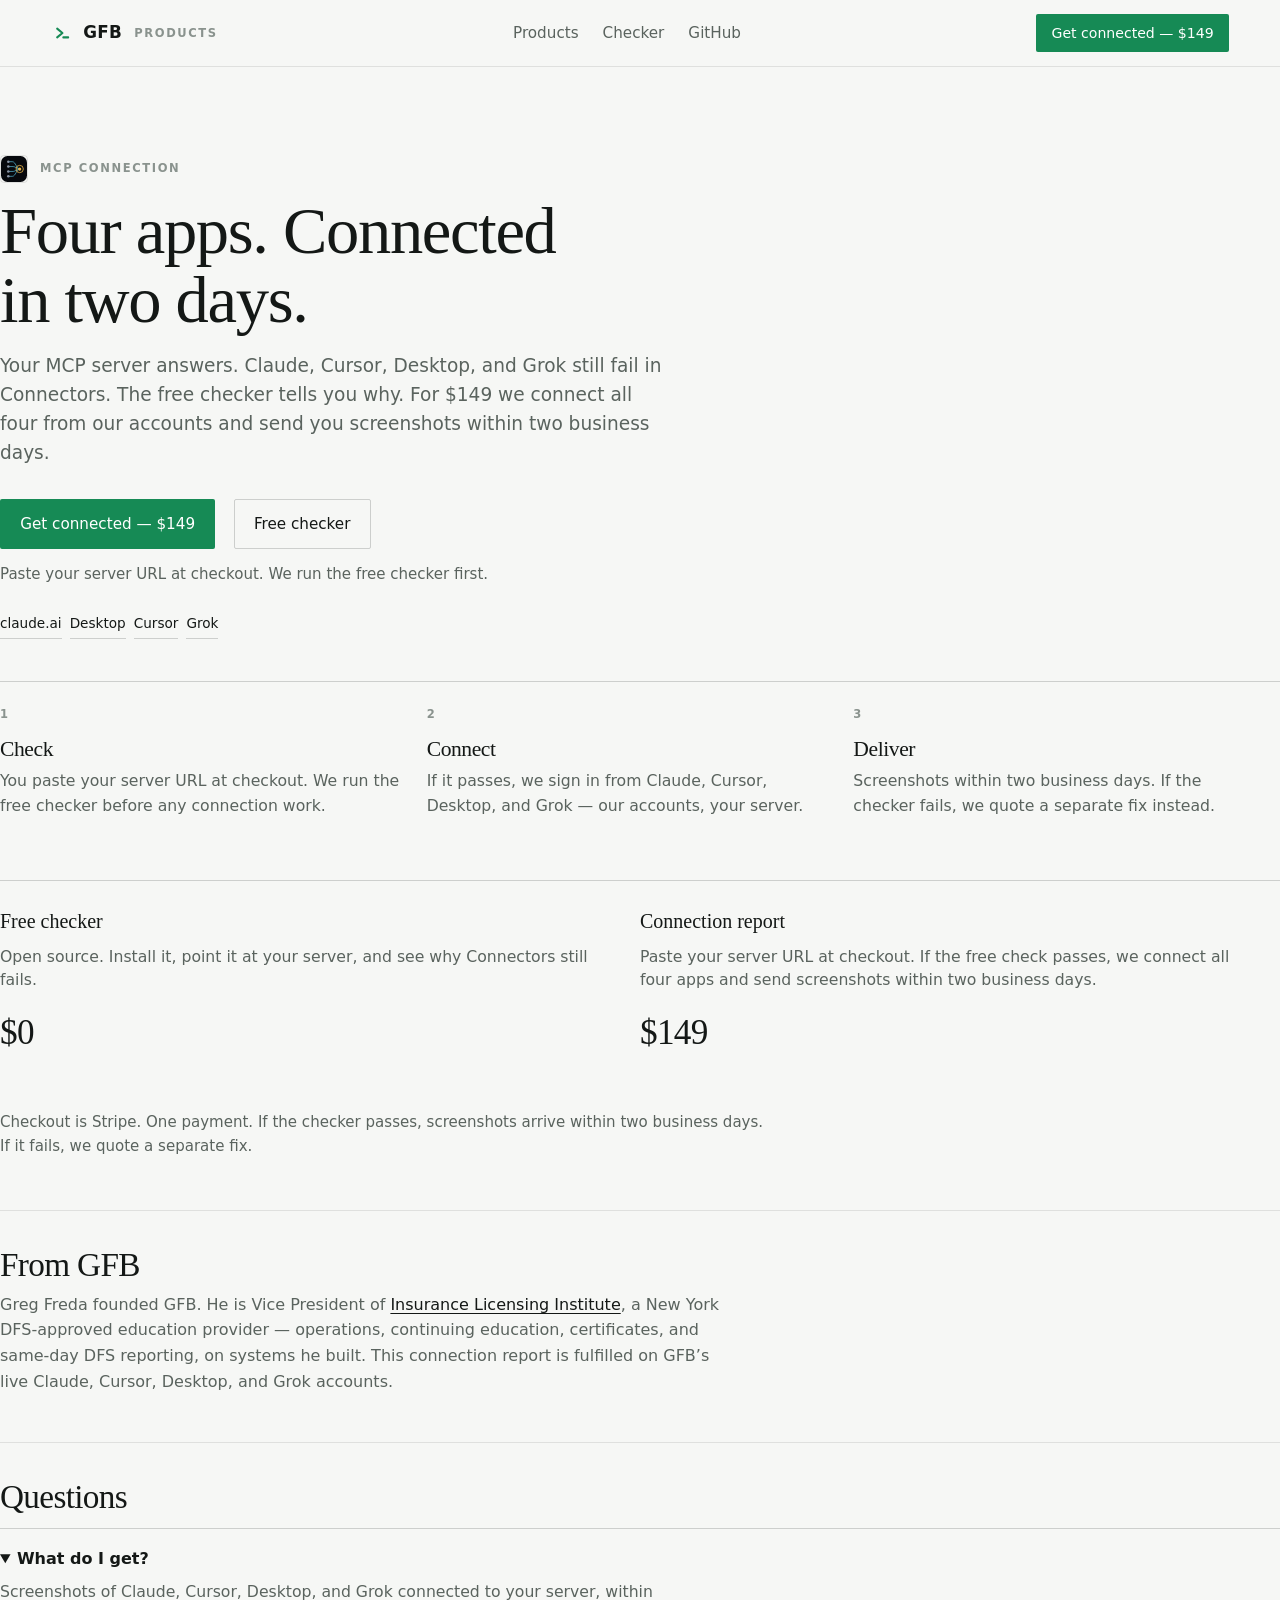
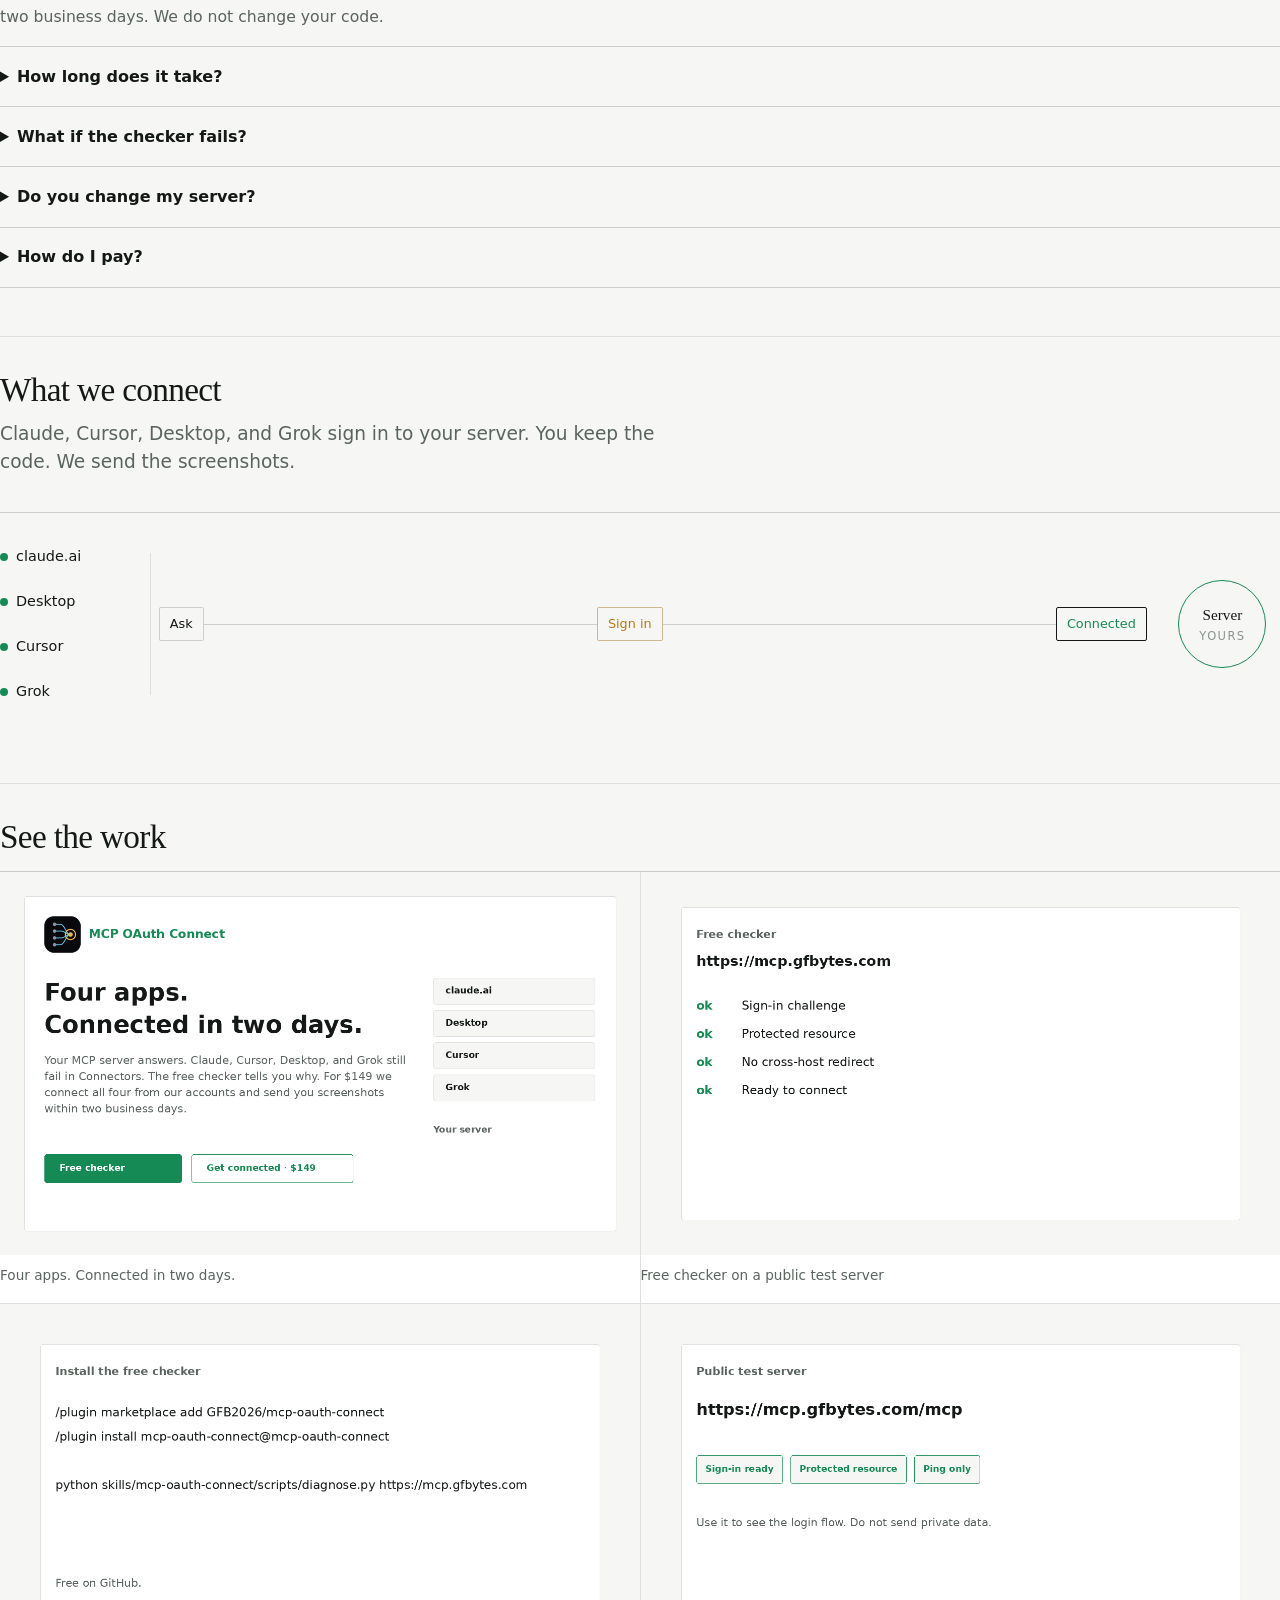
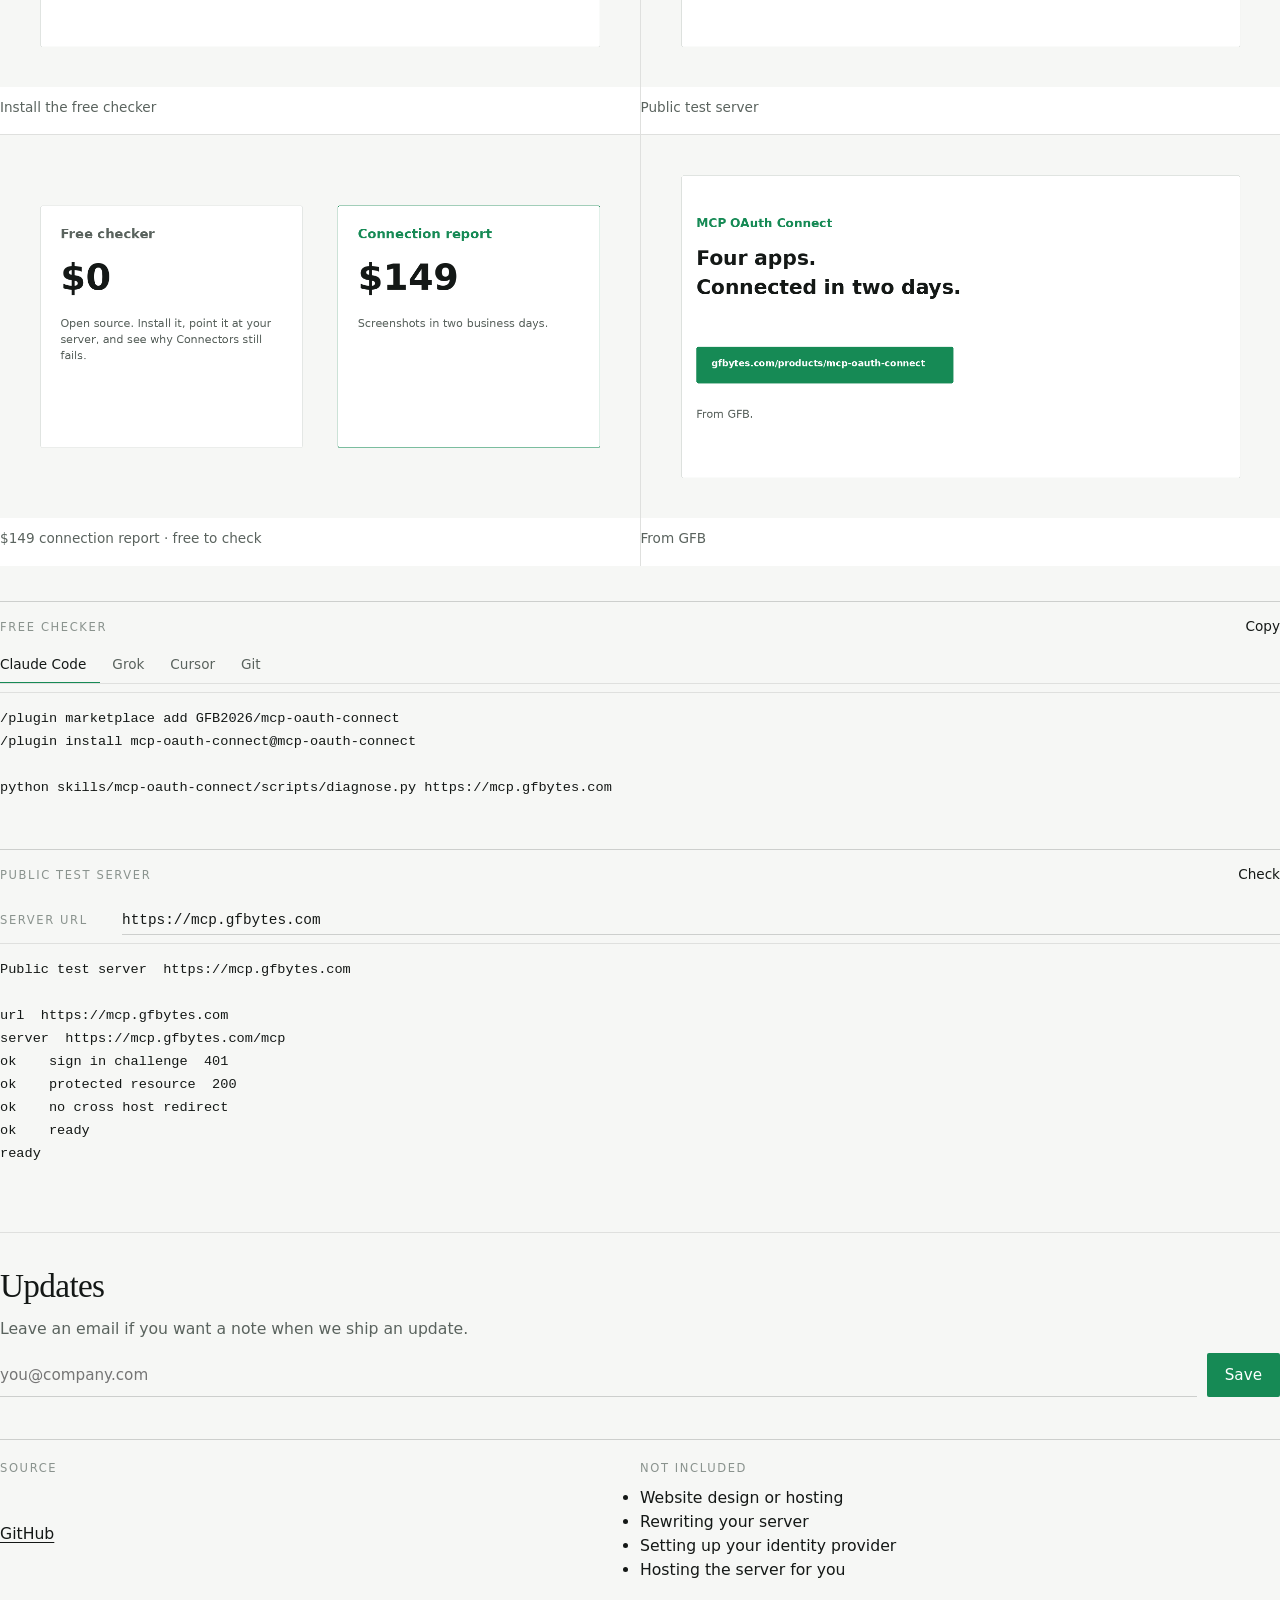
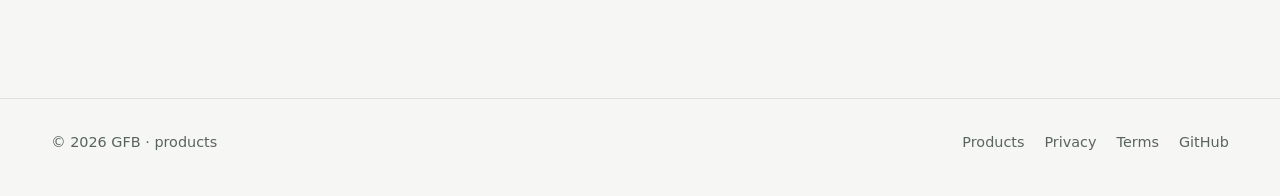
==== commit 93e7f3c2: "Present Greg as founder and ILI VP, not a solo hobbyist." ====
--- a/landing/index.html
+++ b/landing/index.html
@@ -110,8 +110,8 @@
   <p class="note">Checkout is Stripe. One payment. If the checker passes, screenshots arrive within two business days. If it fails, we quote a separate fix.</p>
 
   <div class="who">
-    <h2>Who you’ll work with</h2>
-    <p>Greg Freda runs GFB. He also operates <a href="https://ili-li.com/about-us/" target="_blank" rel="noopener noreferrer">Insurance Licensing Institute</a> — a NYDFS-approved school whose website, enrollments, and payments he built and keeps running. This work gets that same attention: one person, a clear deliverable, a date.</p>
+    <h2>From GFB</h2>
+    <p>Greg Freda founded GFB. He is Vice President of <a href="https://ili-li.com/about-us/" target="_blank" rel="noopener noreferrer">Insurance Licensing Institute</a>, a New York DFS-approved education provider — operations, continuing education, certificates, and same-day DFS reporting, on systems he built. This connection report is fulfilled on GFB’s live Claude, Cursor, Desktop, and Grok accounts.</p>
   </div>
 
   <section class="faq" aria-label="FAQ">
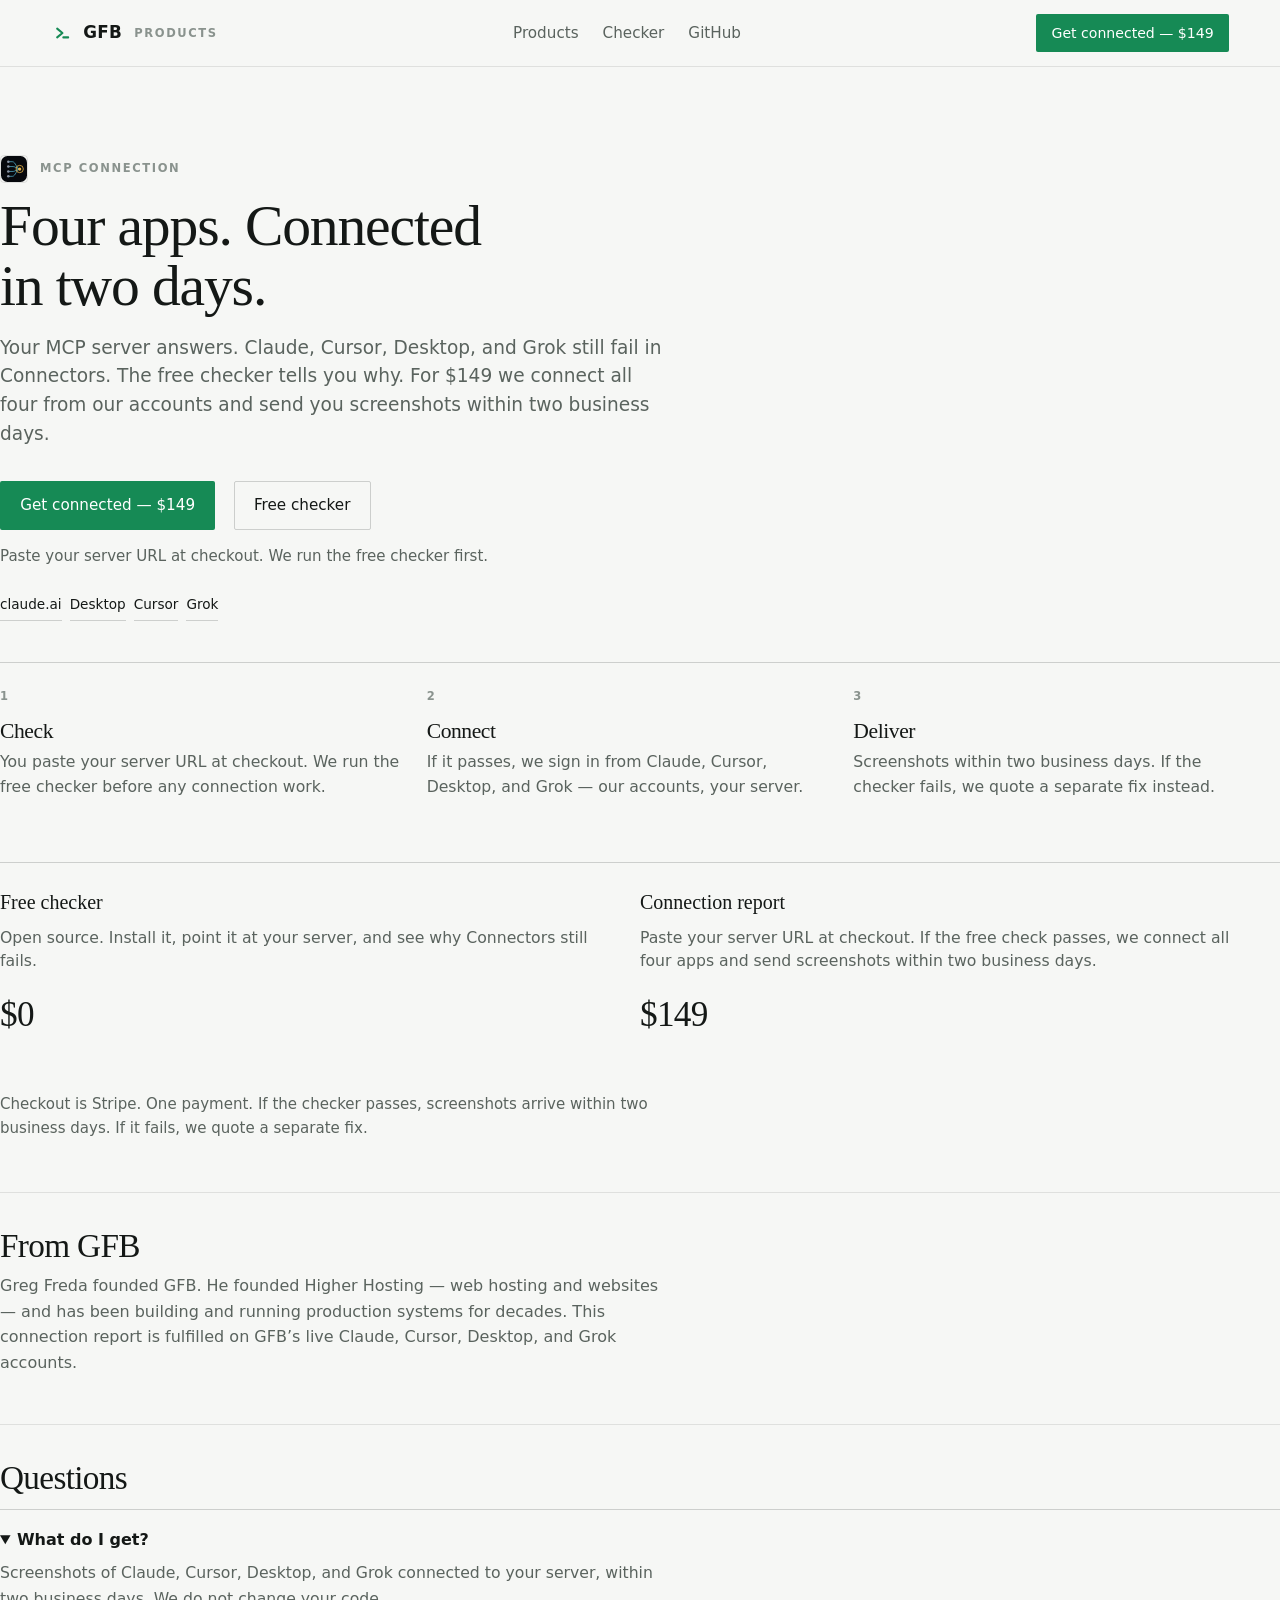
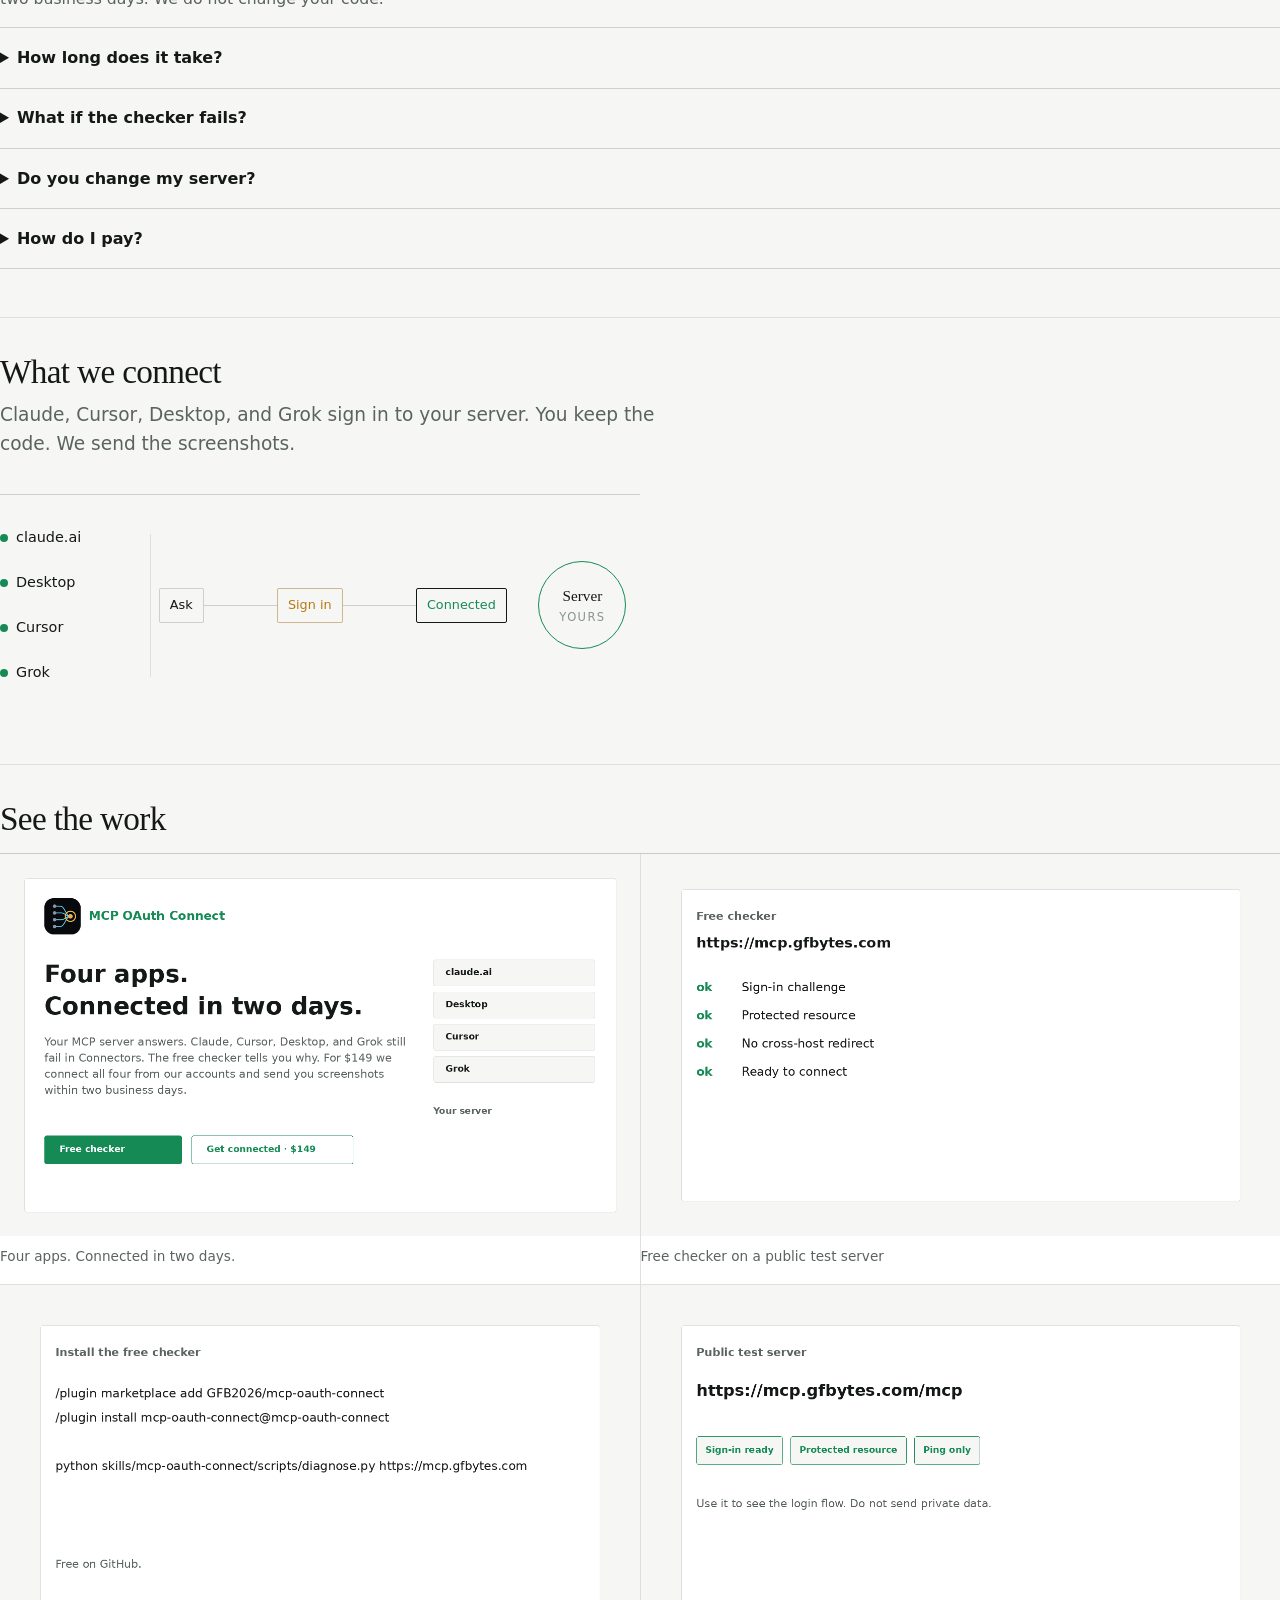
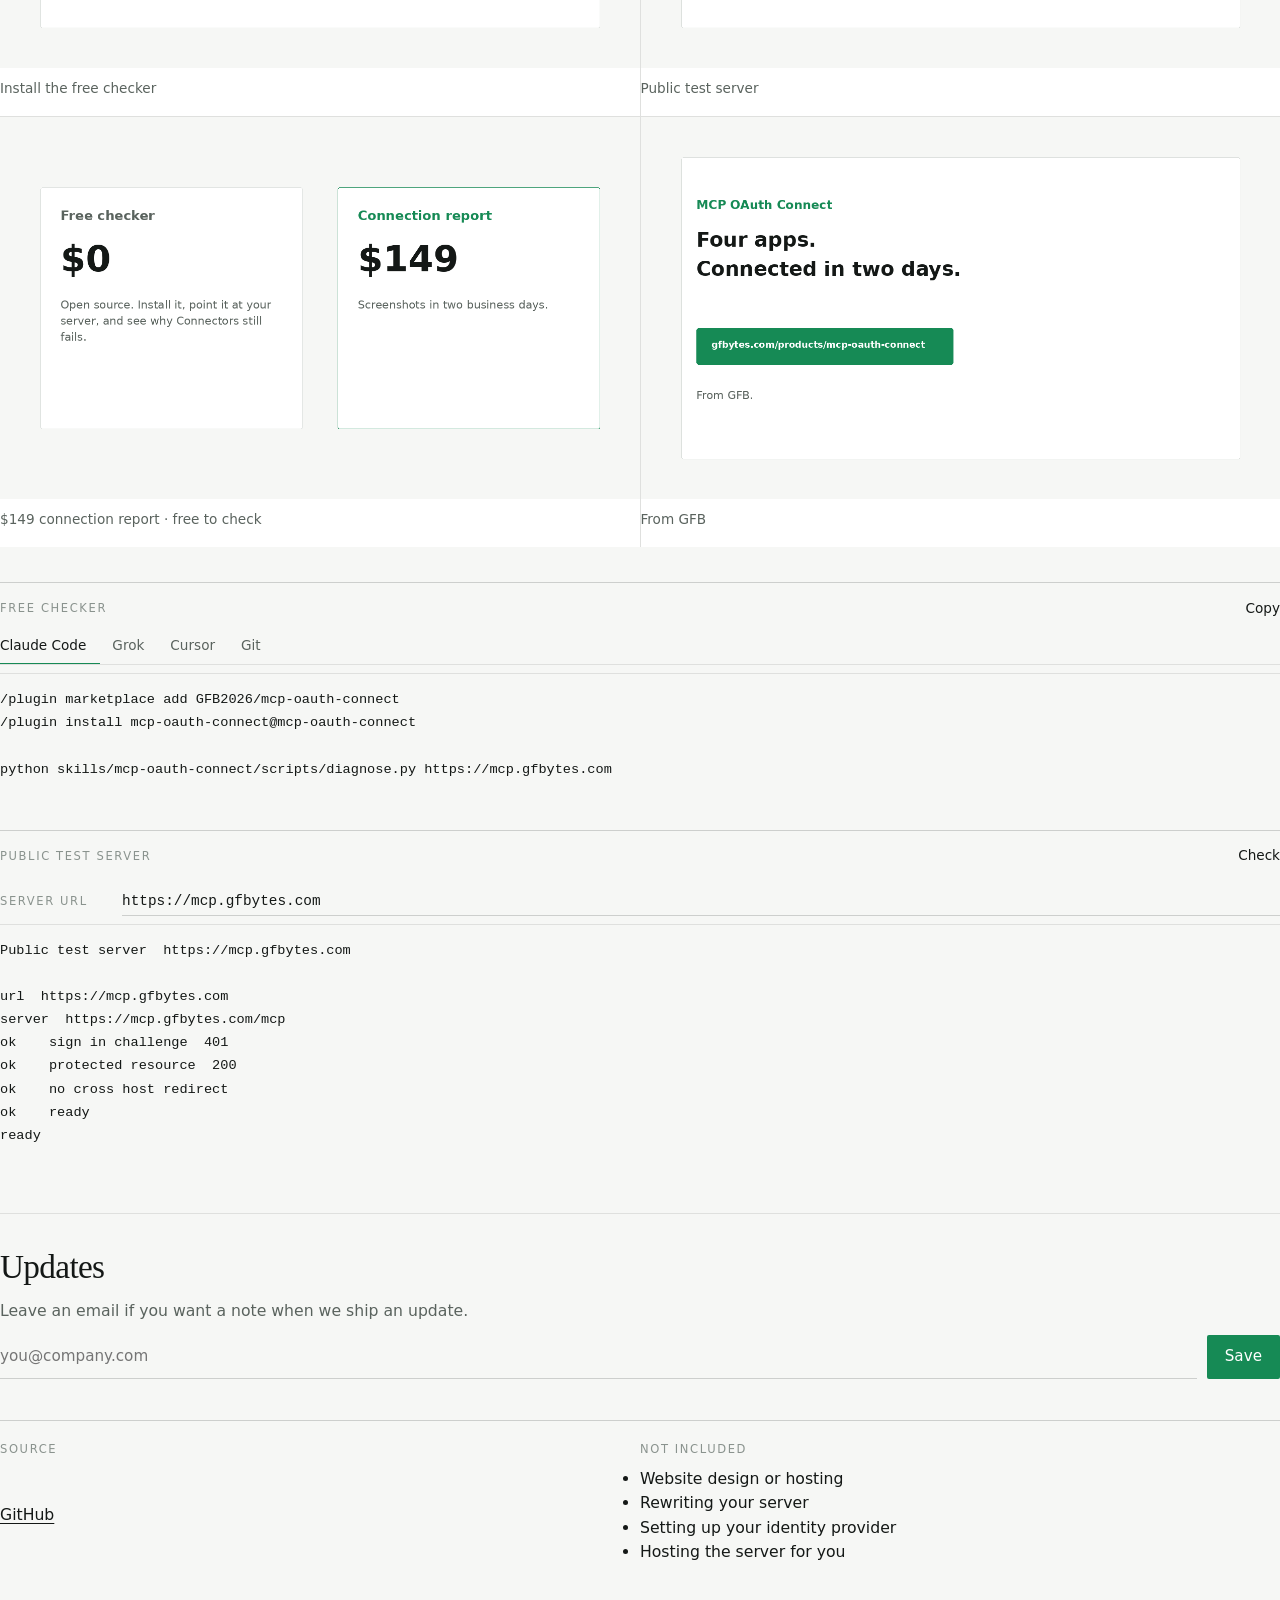
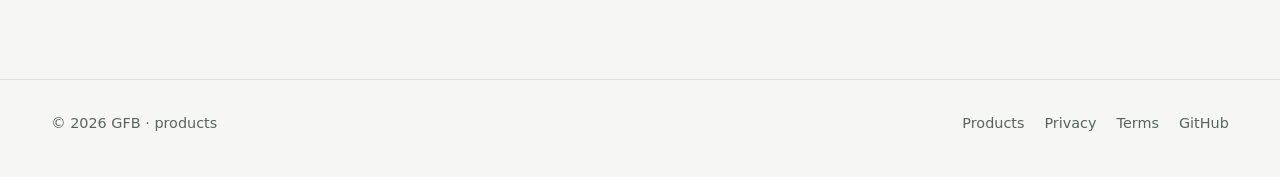
==== commit 1e310e3b: "Pin product type to the viewport; present Greg as a hosting operator." ====
--- a/landing/index.html
+++ b/landing/index.html
@@ -27,7 +27,8 @@
 <link rel="icon" type="image/svg+xml" href="mark.svg">
 <link rel="icon" href="/favicon.ico" sizes="48x48">
 <link rel="apple-touch-icon" href="/apple-touch-icon.png">
-<link rel="stylesheet" href="connect.css?v=2.1.0">
+<link rel="stylesheet" href="connect.css?v=2.2.4">
+<style>@media(max-width:720px){h1,.lede,.fine,.note,.who p,.tri .card p,.sku .s,.faq details p,.sec .lede{max-width:20rem!important;overflow-wrap:anywhere!important}h1{font-size:1.65rem!important}}</style>
 <link rel="icon" type="image/png" sizes="240x240" href="mark-240.png">
 <script type="application/ld+json">
 {
@@ -64,7 +65,7 @@
       <li><a href="/products/mcp-oauth-connect/#checker">Checker</a></li>
       <li><a href="https://github.com/GFB2026/mcp-oauth-connect">GitHub</a></li>
     </ul>
-    <a class="nav-cta" href="https://buy.stripe.com/3cI6oz64ybZJ2dP4ev3Nm0l">Get connected — $149</a>
+    <a class="nav-cta" href="https://buy.stripe.com/3cI6oz64ybZJ2dP4ev3Nm0l"><span class="cta-full">Get connected — $149</span><span class="cta-short">$149</span></a>
   </div>
 </header>
 
@@ -111,7 +112,7 @@
 
   <div class="who">
     <h2>From GFB</h2>
-    <p>Greg Freda founded GFB. He is Vice President of <a href="https://ili-li.com/about-us/" target="_blank" rel="noopener noreferrer">Insurance Licensing Institute</a>, a New York DFS-approved education provider — operations, continuing education, certificates, and same-day DFS reporting, on systems he built. This connection report is fulfilled on GFB’s live Claude, Cursor, Desktop, and Grok accounts.</p>
+    <p>Greg Freda founded GFB. He founded Higher Hosting — web hosting and websites — and has been building and running production systems for decades. This connection report is fulfilled on GFB’s live Claude, Cursor, Desktop, and Grok accounts.</p>
   </div>
 
   <section class="faq" aria-label="FAQ">
@@ -237,6 +238,6 @@
     </div>
   </div>
 </footer>
-<script src="surface.js?v=2.1.0" defer></script>
+<script src="surface.js?v=2.2.4" defer></script>
 </body>
 </html>
--- a/landing/connect.css
+++ b/landing/connect.css
@@ -66,7 +66,7 @@
   --gutter: clamp(1.25rem, 4vw, 3.5rem);
   --measure: 42rem;
   --shadow: none;
-  --t-h1: clamp(2.5rem, 5.2vw, 4.25rem);
+  --t-h1: clamp(2.05rem, 7vw, 3.6rem);
   --t-h2: clamp(1.55rem, 2.6vw, 2.35rem);
   --t-h3: 1.125rem;
   --t-lede: clamp(1.05rem, 1.45vw, 1.2rem);
@@ -74,7 +74,7 @@
 }
 
 * { margin: 0; padding: 0; box-sizing: border-box; }
-html { color-scheme: light; scroll-behavior: smooth; }
+html { color-scheme: light; scroll-behavior: smooth; overflow-x: clip; }
 body {
   background: var(--bg);
   color: var(--fg);
@@ -82,6 +82,7 @@
   font-weight: 400;
   line-height: 1.6;
   -webkit-font-smoothing: antialiased;
+  overflow-x: clip;
 }
 a { color: inherit; }
 .skip {
@@ -99,7 +100,7 @@
 
 .wrap {
   width: 100%;
-  max-width: none;
+  max-width: 100%;
   margin-inline: 0;
   padding-inline: var(--gutter);
 }
@@ -136,7 +137,9 @@
   display: inline-flex; background: var(--accent); color: var(--accent-ink);
   text-decoration: none; font-weight: 500; font-size: 0.88rem;
   padding: 0.5rem 0.95rem; border-radius: var(--r-btn);
-}
+  flex: 0 0 auto;
+}
+.nav-cta .cta-short { display: none; }
 .nav-cta:hover { background: var(--accent-hover); }
 @media (max-width: 720px) { .nav-links { display: none; } }
 
@@ -157,15 +160,17 @@
 h1, .hero h1 {
   font-family: var(--serif); font-size: var(--t-h1); font-weight: 500;
   letter-spacing: -0.02em; line-height: 1.04; margin-bottom: 1.1rem;
-  max-width: 18ch;
+  max-width: min(18ch, calc(100vw - 2 * var(--gutter)));
+  overflow-wrap: anywhere;
 }
 h2 {
   font-family: var(--serif); font-size: var(--t-h2); font-weight: 500;
   letter-spacing: -0.02em; line-height: 1.12; margin: 0 0 0.7rem; max-width: 24ch;
 }
 .lede {
-  color: var(--muted); max-width: var(--measure); margin-bottom: 2rem;
+  color: var(--muted); max-width: min(var(--measure), calc(100vw - 2 * var(--gutter))); margin-bottom: 2rem;
   font-size: var(--t-lede); line-height: 1.55;
+  overflow-wrap: anywhere;
 }
 .lede strong { color: var(--fg); font-weight: 500; }
 .lede a { color: var(--fg); text-decoration: underline; text-underline-offset: 3px; font-weight: 500; }
@@ -235,13 +240,15 @@
 
 .hs {
   display: grid;
-  grid-template-columns: 8.8rem minmax(0, 1fr) 7.2rem;
+  grid-template-columns: minmax(0, 8.8rem) minmax(0, 1fr) minmax(0, 7.2rem);
   gap: 14px; align-items: center;
   background: transparent;
   border-top: 1px solid var(--line-strong);
   border-radius: 0;
   padding: 1.6rem 0;
   margin: 2.2rem 0 0;
+  max-width: min(40rem, 100%);
+  min-width: 0;
 }
 .hs-clients, .hs-steps { list-style: none; }
 .hs-clients { display: flex; flex-direction: column; gap: 10px; position: relative; }
@@ -452,3 +459,45 @@
 @media (prefers-reduced-motion: reduce) {
   .hs-steps li[data-on] code { border-color: var(--line-strong); }
 }
+
+.hero, .page, .sku, .card, .who, .faq, .sec, .gallery, .term, .sheet, .lead {
+  min-width: 0; max-width: 100%;
+}
+.fine, .note, .who p, .faq details p, .sku .s, .tri .card p, .legal p {
+  max-width: min(var(--measure), 100%);
+  overflow-wrap: break-word;
+}
+.nav-inner { min-width: 0; }
+.logo { min-width: 0; }
+.hs-steps li code { white-space: normal; }
+.cmd { max-width: 100%; }
+.gallery-grid img { max-width: 100%; height: auto; }
+@media (max-width: 720px) {
+  .nav-cta .cta-full { display: none !important; }
+  .nav-cta .cta-short { display: inline !important; }
+  .pub { display: none; }
+  .nav-cta { margin-left: auto; }
+}
+
+main { max-width: 100%; overflow-wrap: break-word; }
+@media (max-width: 720px) {
+  h1, .hero h1 { max-width: calc(100vw - 2 * var(--gutter)); font-size: clamp(1.85rem, 9vw, 2.4rem); }
+  .lede, .fine, .note, .who p, .tri .card p, .sku .s, .faq details p { max-width: calc(100vw - 2 * var(--gutter)); }
+  .nav-cta { padding: 0.45rem 0.7rem; }
+  .cta { flex-direction: column; align-items: stretch; }
+  .cta .btn { width: 100%; }
+}
+
+@media (max-width: 720px) {
+  h1, .hero h1 {
+    font-size: 1.65rem !important;
+    max-width: 20rem !important;
+    line-height: 1.15;
+  }
+  .lede, .fine, .note, .who p, .tri .card p, .sku .s,
+  .faq details p, .sec .lede, .legal p, li, dd {
+    max-width: 20rem !important;
+    overflow-wrap: anywhere !important;
+  }
+  .cta .btn { width: 100%; max-width: 20rem; }
+}
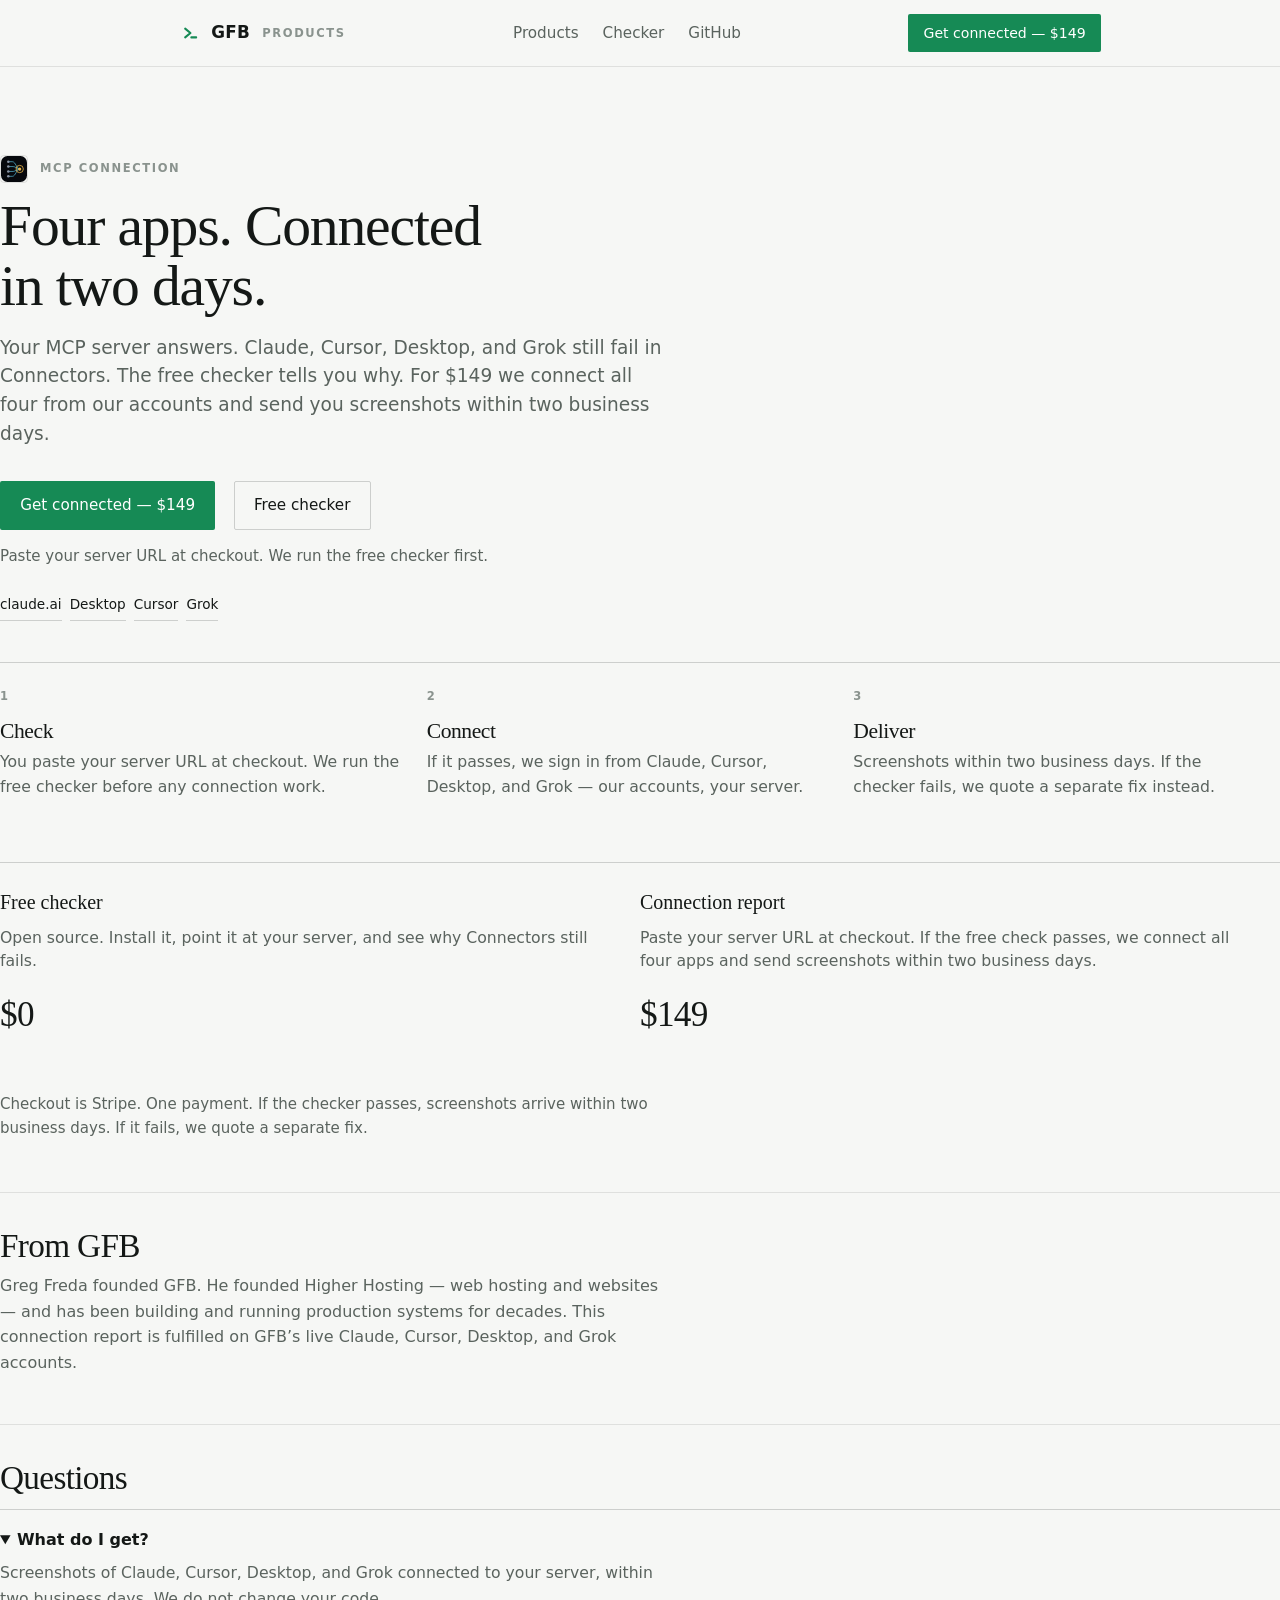
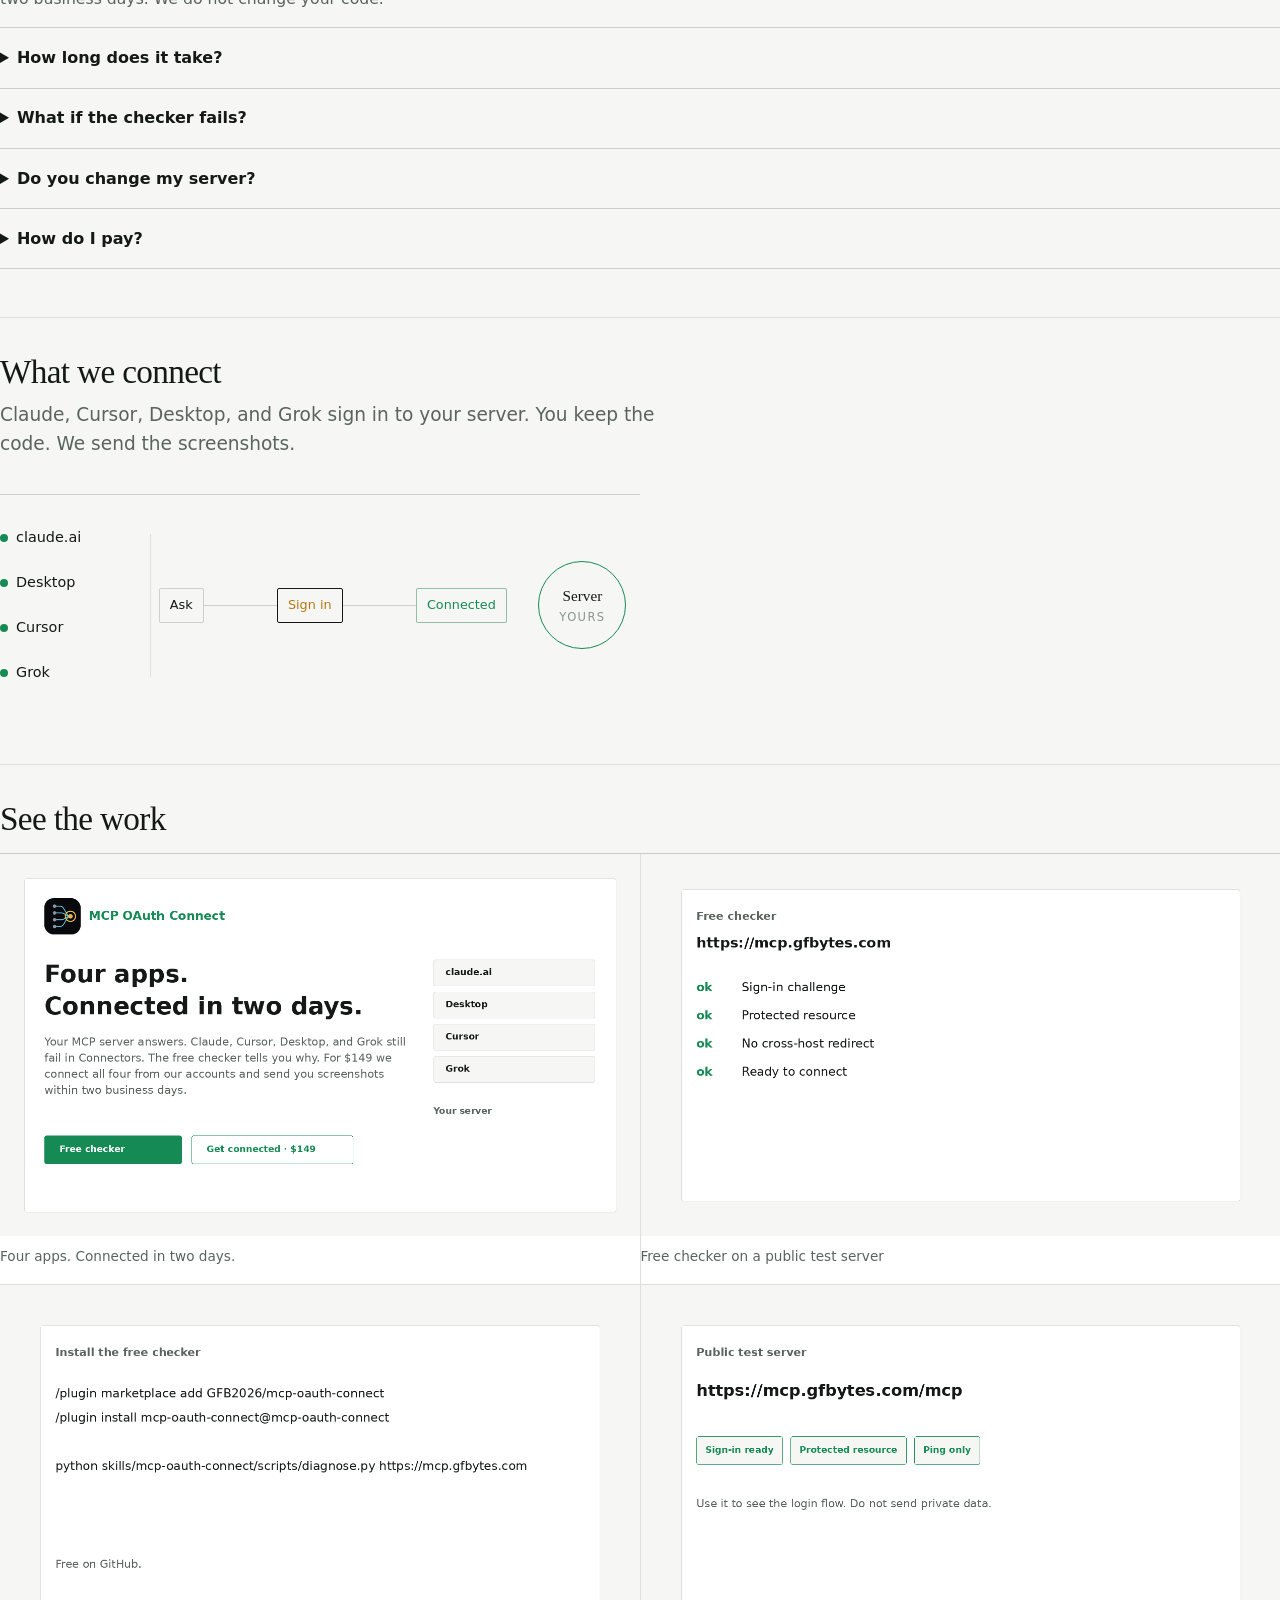
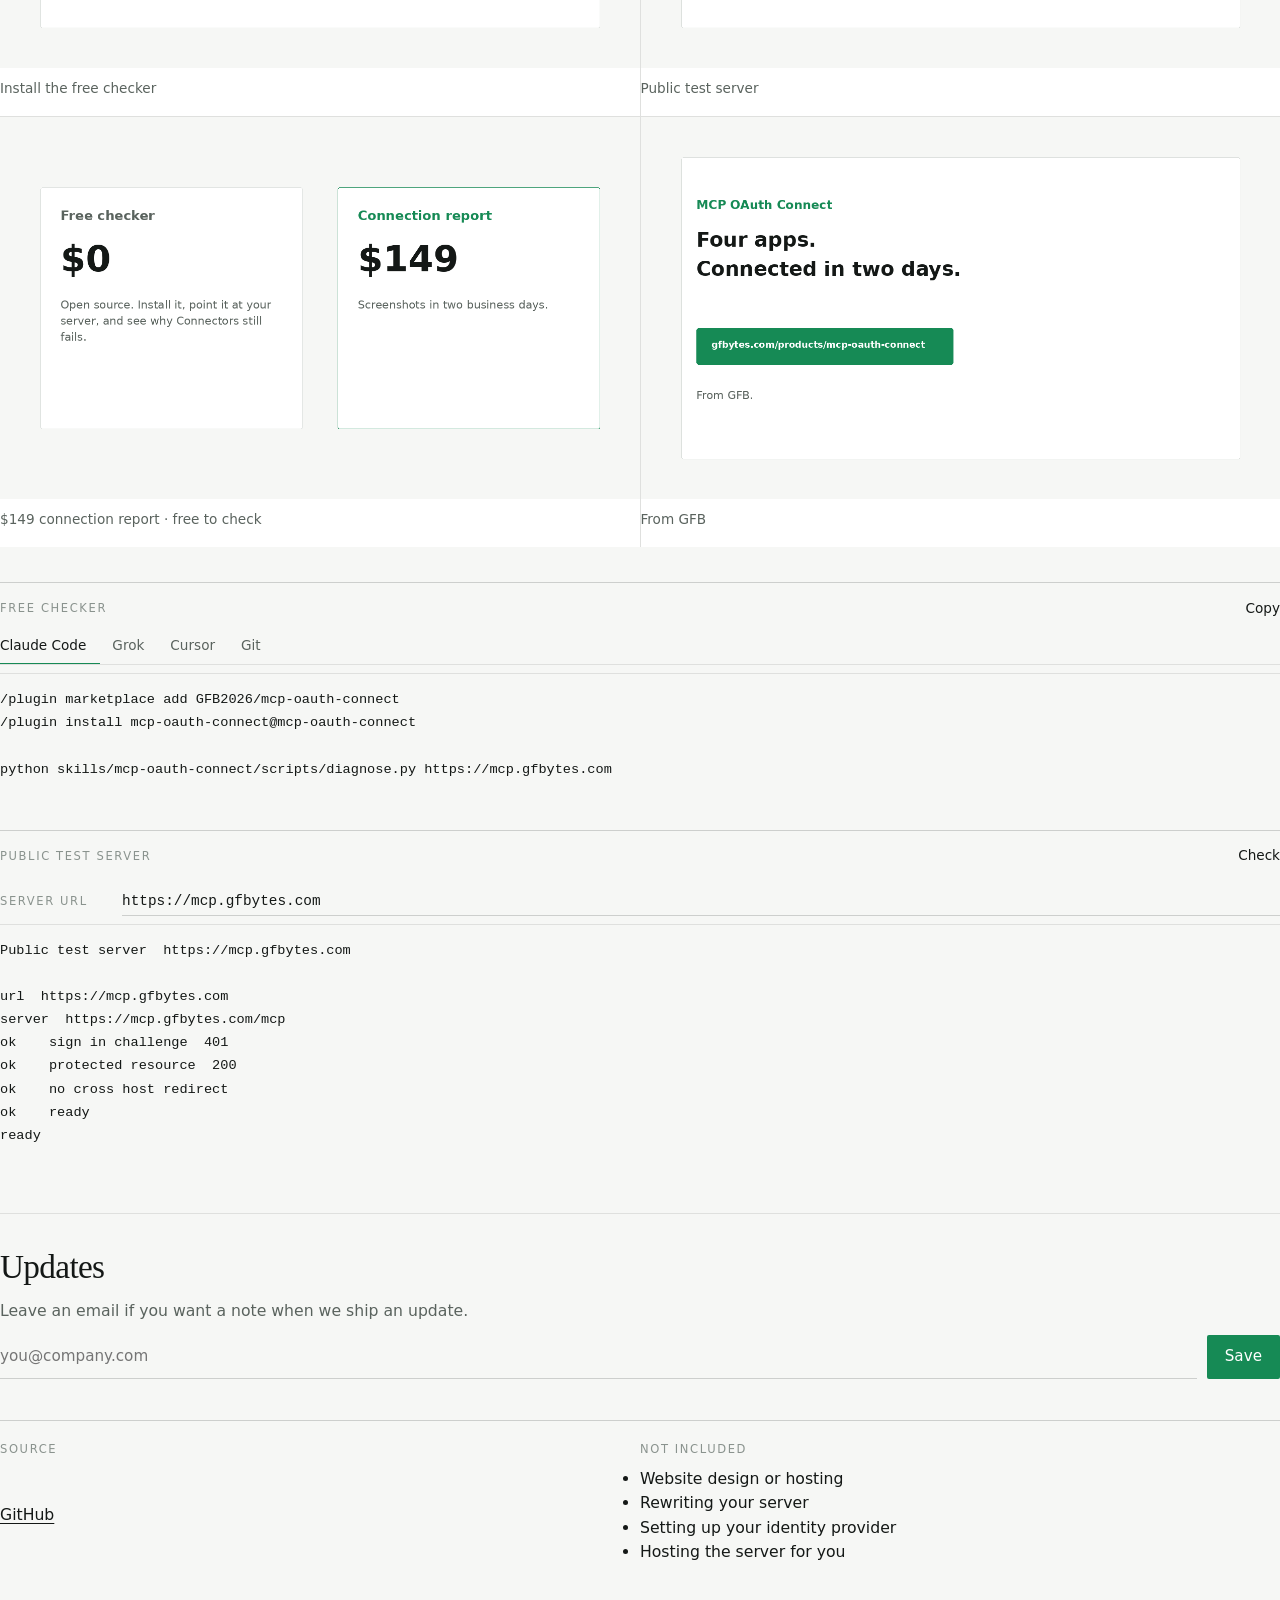
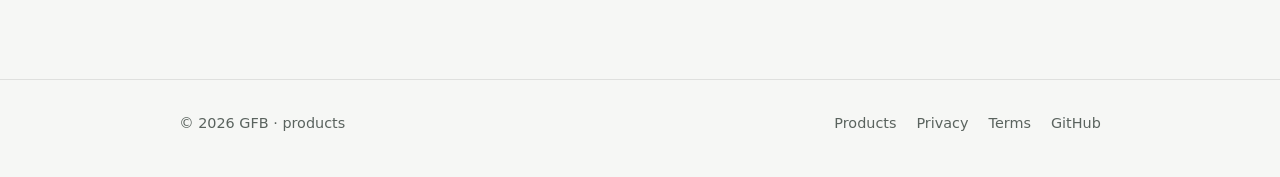
==== commit 14a0b430: "Constrain product pages to a centered 64rem column." ====
--- a/landing/index.html
+++ b/landing/index.html
@@ -27,7 +27,7 @@
 <link rel="icon" type="image/svg+xml" href="mark.svg">
 <link rel="icon" href="/favicon.ico" sizes="48x48">
 <link rel="apple-touch-icon" href="/apple-touch-icon.png">
-<link rel="stylesheet" href="connect.css?v=2.2.4">
+<link rel="stylesheet" href="connect.css?v=2.3.0">
 <style>@media(max-width:720px){h1,.lede,.fine,.note,.who p,.tri .card p,.sku .s,.faq details p,.sec .lede{max-width:20rem!important;overflow-wrap:anywhere!important}h1{font-size:1.65rem!important}}</style>
 <link rel="icon" type="image/png" sizes="240x240" href="mark-240.png">
 <script type="application/ld+json">
@@ -238,6 +238,6 @@
     </div>
   </div>
 </footer>
-<script src="surface.js?v=2.2.4" defer></script>
+<script src="surface.js?v=2.3.0" defer></script>
 </body>
 </html>
--- a/landing/connect.css
+++ b/landing/connect.css
@@ -65,6 +65,7 @@
   --radius: 4px;
   --gutter: clamp(1.25rem, 4vw, 3.5rem);
   --measure: 42rem;
+  --page: 64rem;
   --shadow: none;
   --t-h1: clamp(2.05rem, 7vw, 3.6rem);
   --t-h2: clamp(1.55rem, 2.6vw, 2.35rem);
@@ -100,8 +101,8 @@
 
 .wrap {
   width: 100%;
-  max-width: 100%;
-  margin-inline: 0;
+  max-width: var(--page);
+  margin-inline: auto;
   padding-inline: var(--gutter);
 }
 
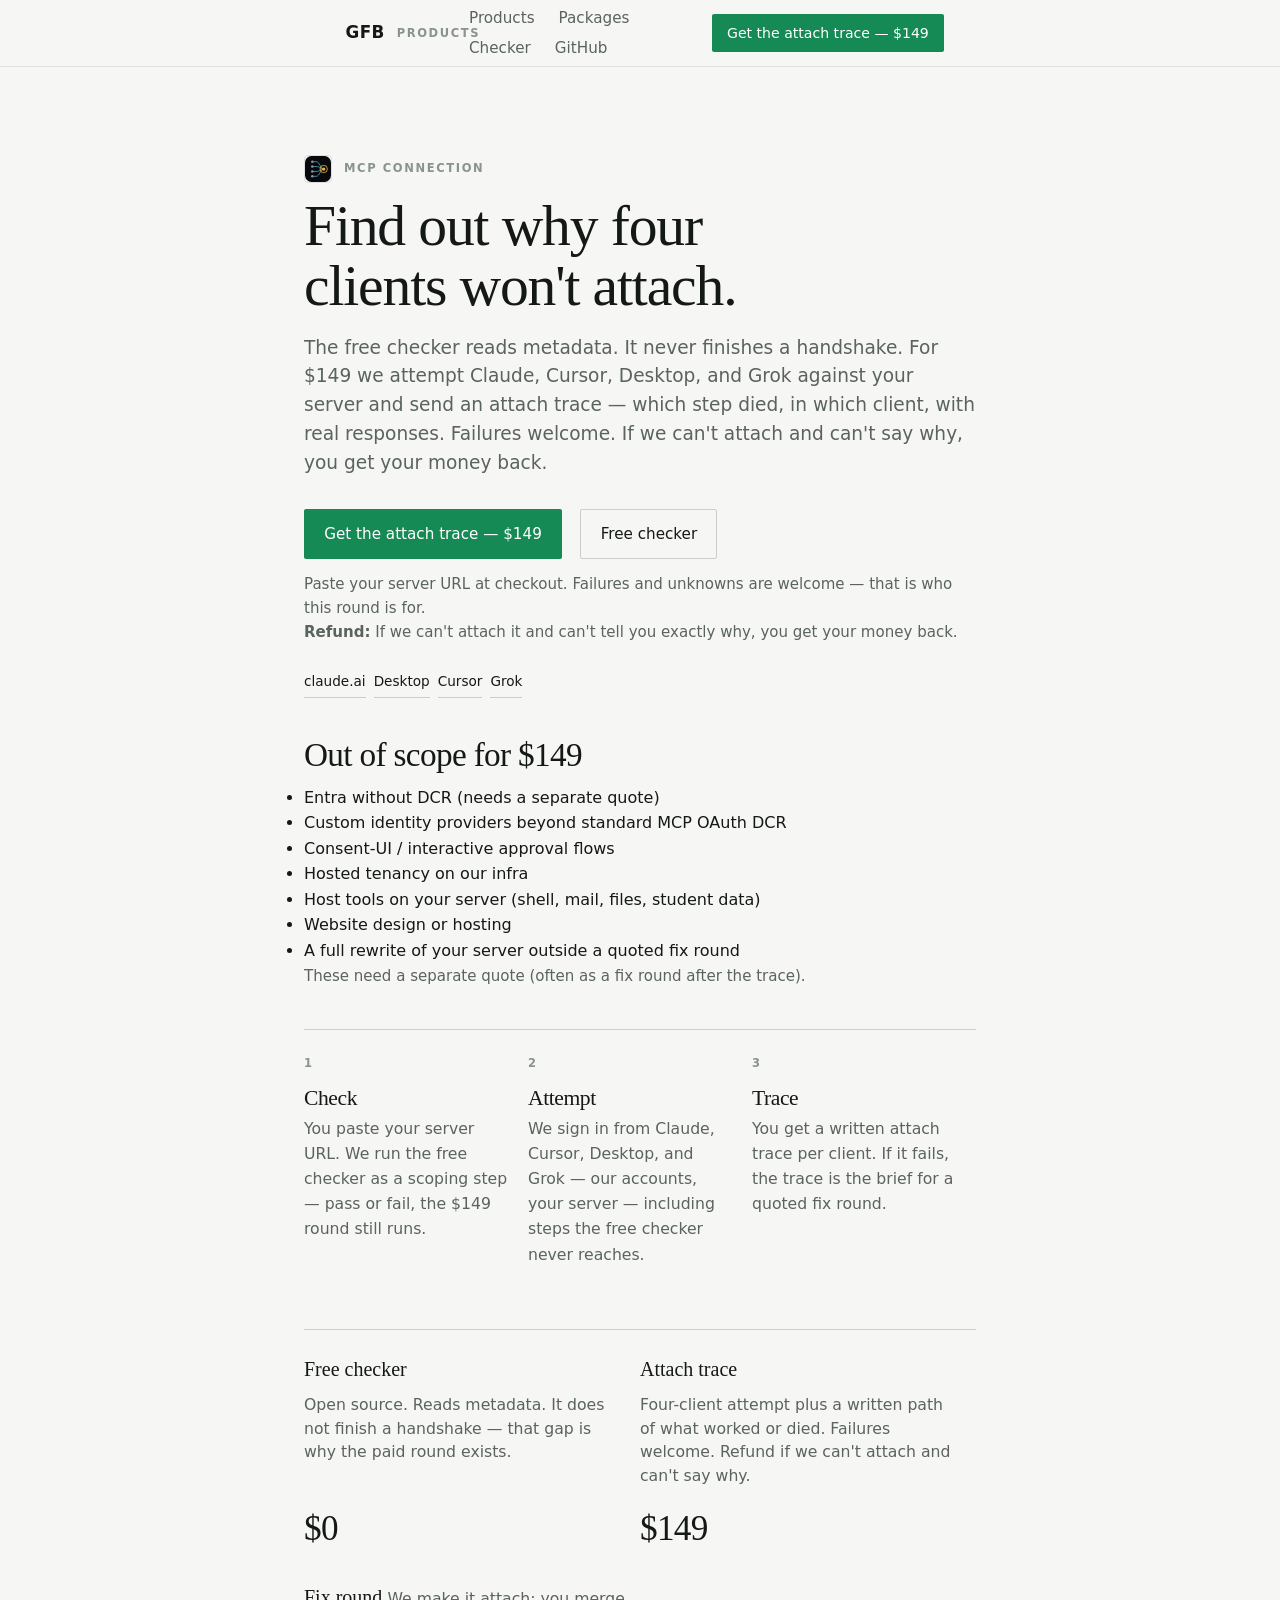
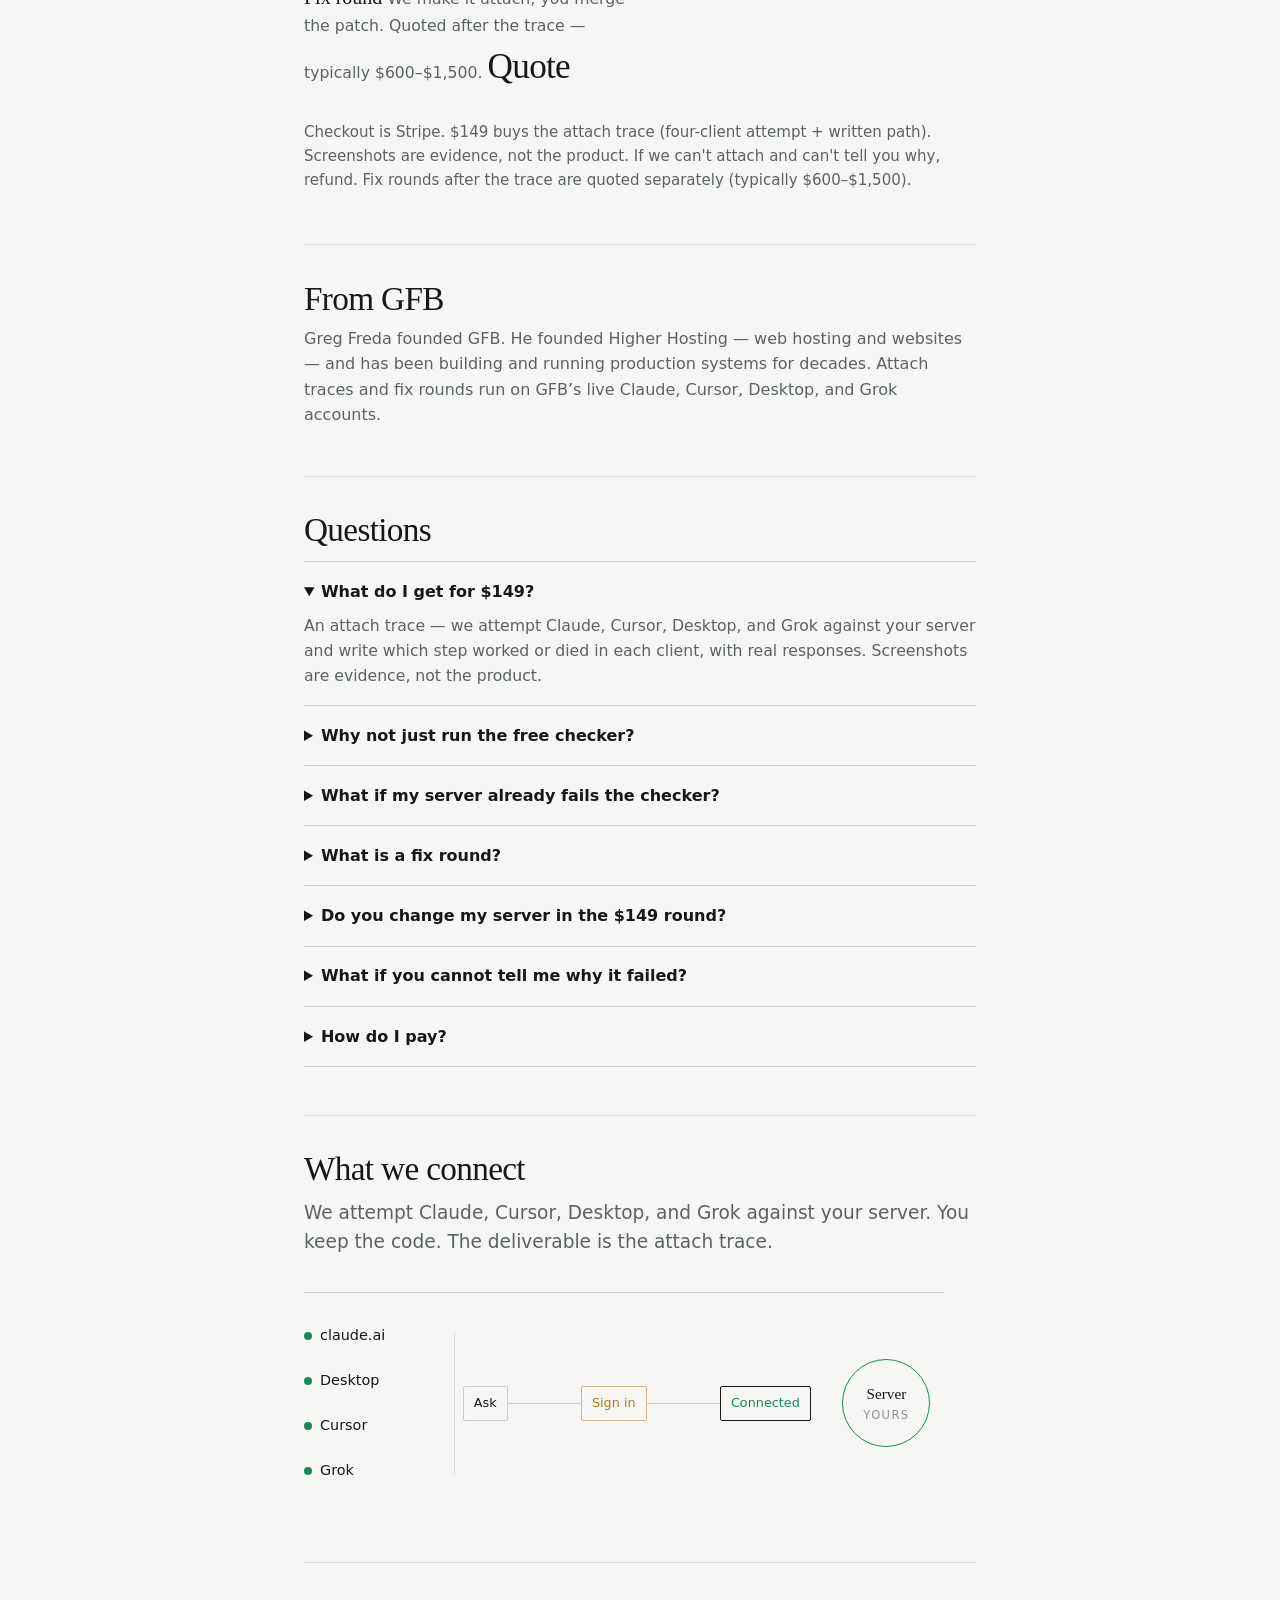
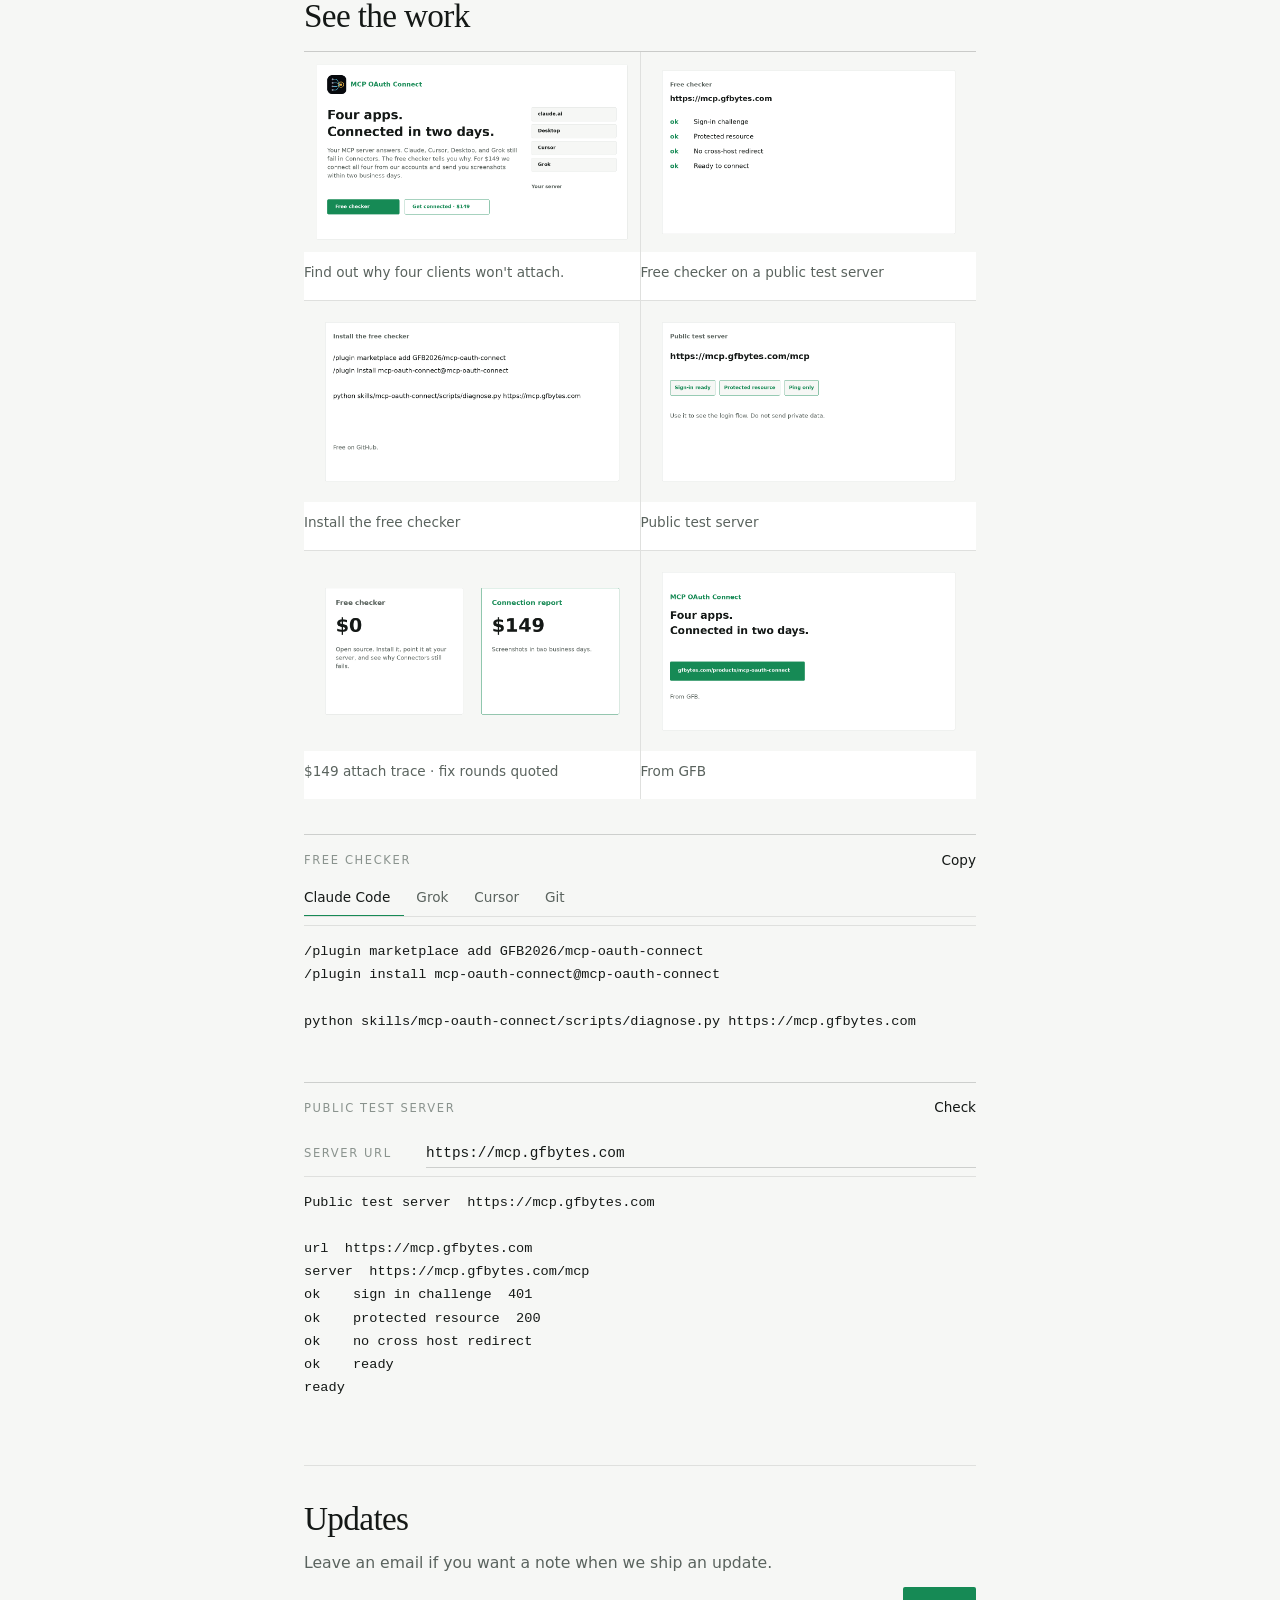
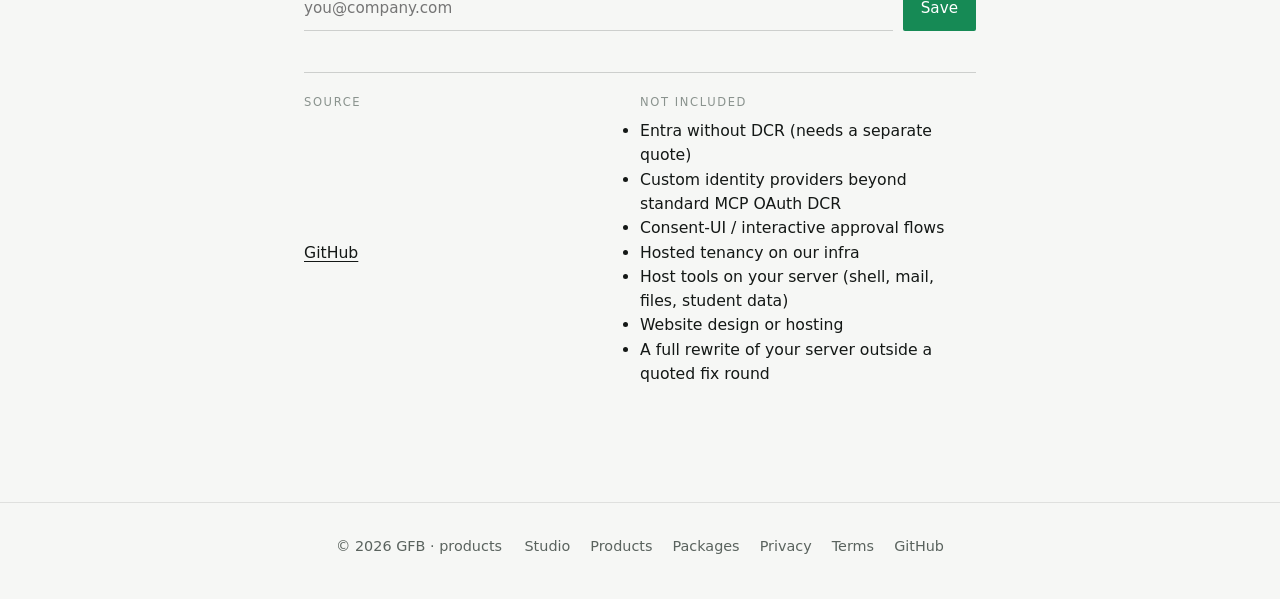
==== commit bd14dd72: "Sell attach trace + quoted fix rounds; invert the diagnose gate. $149 is a four-client attach path (" ====
--- a/landing/index.html
+++ b/landing/index.html
@@ -1,42 +1,44 @@
 <!doctype html>
 <html lang="en">
 <head>
+<!-- Google Tag Manager -->
+<script>(function(w,d,s,l,i){w[l]=w[l]||[];w[l].push({'gtm.start':new Date().getTime(),event:'gtm.js'});var f=d.getElementsByTagName(s)[0],j=d.createElement(s),dl=l!='dataLayer'?'&l='+l:'';j.async=true;j.src='https://www.googletagmanager.com/gtm.js?id='+i+dl;f.parentNode.insertBefore(j,f);})(window,document,'script','dataLayer','GTM-MSH4KL3M');</script>
+<!-- End Google Tag Manager -->
 <meta charset="utf-8">
 <meta name="viewport" content="width=device-width,initial-scale=1,viewport-fit=cover">
 <meta name="color-scheme" content="light">
 <meta name="theme-color" content="#f6f7f5">
 <title>MCP OAuth Connect — GFB</title>
-<meta name="description" content="Your MCP server answers. Claude, Cursor, Desktop, and Grok still fail in Connectors. The free checker tells you why. For $149 we connect all four from our accounts and send you screenshots within two business days.">
+<meta name="description" content="The free checker reads metadata. It never finishes a handshake. For $149 we attempt Claude, Cursor, Desktop, and Grok against your server and send an attach trace — which step died, in which client, with real responses. Failures welcome. If we can&#x27;t attach and can&#x27;t say why, you get your money back.">
 <meta name="author" content="Greg Freda">
 <meta name="robots" content="index,follow">
 <link rel="canonical" href="https://gfbytes.com/products/mcp-oauth-connect/">
 <link rel="sitemap" type="application/xml" title="Sitemap" href="https://gfbytes.com/sitemap.xml">
 <meta name="referrer" content="strict-origin-when-cross-origin">
 <meta property="og:title" content="MCP OAuth Connect">
-<meta property="og:description" content="Your MCP server answers. Claude, Cursor, Desktop, and Grok still fail in Connectors. The free checker tells you why. For $149 we connect all four from our accounts and send you screenshots within two business days.">
+<meta property="og:description" content="The free checker reads metadata. It never finishes a handshake. For $149 we attempt Claude, Cursor, Desktop, and Grok against your server and send an attach trace — which step died, in which client, with real responses. Failures welcome. If we can&#x27;t attach and can&#x27;t say why, you get your money back.">
 <meta property="og:type" content="website">
 <meta property="og:url" content="https://gfbytes.com/products/mcp-oauth-connect/">
 <meta property="og:image" content="https://gfbytes.com/products/mcp-oauth-connect/og-1200x630.png">
 <meta property="og:site_name" content="GFB">
 <meta name="twitter:card" content="summary_large_image">
 <meta name="twitter:title" content="MCP OAuth Connect">
-<meta name="twitter:description" content="Your MCP server answers. Claude, Cursor, Desktop, and Grok still fail in Connectors. The free checker tells you why. For $149 we connect all four from our accounts and send you screenshots within two business days.">
-<meta http-equiv="Content-Security-Policy" content="default-src 'self'; script-src 'self' 'unsafe-inline' https://static.cloudflareinsights.com; style-src 'self' 'unsafe-inline'; img-src 'self' data:; font-src 'self' data:; connect-src 'self' https://cloudflareinsights.com https://mcp.gfbytes.com; base-uri 'self'; form-action 'self'; frame-ancestors 'none'; upgrade-insecure-requests">
+<meta name="twitter:description" content="The free checker reads metadata. It never finishes a handshake. For $149 we attempt Claude, Cursor, Desktop, and Grok against your server and send an attach trace — which step died, in which client, with real responses. Failures welcome. If we can&#x27;t attach and can&#x27;t say why, you get your money back.">
+<meta http-equiv="Content-Security-Policy" content="default-src 'self'; script-src 'self' 'unsafe-inline' https://static.cloudflareinsights.com https://www.googletagmanager.com https://www.google-analytics.com https://analytics.google.com https://region1.google-analytics.com; style-src 'self' 'unsafe-inline'; img-src 'self' data: https://www.googletagmanager.com https://www.google-analytics.com; font-src 'self' data:; connect-src 'self' https://cloudflareinsights.com https://mcp.gfbytes.com https://www.googletagmanager.com https://www.google-analytics.com https://analytics.google.com https://region1.google-analytics.com; frame-src https://www.googletagmanager.com; base-uri 'self'; form-action 'self'; frame-ancestors 'none'; upgrade-insecure-requests">
 <meta http-equiv="X-Content-Type-Options" content="nosniff">
 <meta name="permissions-policy" content="accelerometer=(), camera=(), geolocation=(), gyroscope=(), magnetometer=(), microphone=(), payment=(), usb=()">
 <link rel="icon" type="image/svg+xml" href="mark.svg">
 <link rel="icon" href="/favicon.ico" sizes="48x48">
 <link rel="apple-touch-icon" href="/apple-touch-icon.png">
-<link rel="stylesheet" href="connect.css?v=2.3.0">
-<style>@media(max-width:720px){h1,.lede,.fine,.note,.who p,.tri .card p,.sku .s,.faq details p,.sec .lede{max-width:20rem!important;overflow-wrap:anywhere!important}h1{font-size:1.65rem!important}}</style>
+<link rel="stylesheet" href="connect.css?v=2.9.0">
+<style>@media(max-width:720px){h1,.lede,.fine,.note,.who p,.tri .card p,.sku .s,.faq details p,.sec .lede{max-width:20rem!important;overflow-wrap:anywhere!important}h1{font-size:1.65rem!important}.scope{margin:1.5rem 0;padding:1rem 1.25rem;border:1px solid #d7dbd4;border-radius:12px;background:#fbfcfb}.scope h2{margin:0 0 .5rem;font-size:1rem}.scope ul{margin:.25rem 0 .5rem;padding-left:1.2rem}.scope li{margin:.2rem 0}.fine.refund{margin-top:.35rem}.sku-quote{cursor:default;opacity:.95}}</style>
 <link rel="icon" type="image/png" sizes="240x240" href="mark-240.png">
 <script type="application/ld+json">
 {
   "@context": "https://schema.org",
-  "@type": "SoftwareApplication",
+  "@type": "Service",
   "name": "MCP OAuth Connect",
-  "applicationCategory": "DeveloperApplication",
-  "operatingSystem": "Any",
+  "serviceType": "Attach trace",
   "url": "https://gfbytes.com/products/mcp-oauth-connect/",
   "author": {
     "@type": "Organization",
@@ -48,11 +50,15 @@
     "priceCurrency": "USD",
     "url": "https://buy.stripe.com/3cI6oz64ybZJ2dP4ev3Nm0l"
   },
-  "description": "Your MCP server answers. Claude, Cursor, Desktop, and Grok still fail in Connectors. The free checker tells you why. For $149 we connect all four from our accounts and send you screenshots within two business days."
+  "description": "The free checker reads metadata. It never finishes a handshake. For $149 we attempt Claude, Cursor, Desktop, and Grok against your server and send an attach trace \u2014 which step died, in which client, with real responses. Failures welcome. If we can't attach and can't say why, you get your money back."
 }
 </script>
+<script defer src="https://static.cloudflareinsights.com/beacon.min.js" data-cf-beacon='{"token":"17ad6bc20a1f40edbd808a48d3454100"}'></script>
 </head>
 <body>
+<!-- Google Tag Manager (noscript) -->
+<noscript><iframe src="https://www.googletagmanager.com/ns.html?id=GTM-MSH4KL3M" height="0" width="0" style="display:none;visibility:hidden"></iframe></noscript>
+<!-- End Google Tag Manager (noscript) -->
 <a class="skip" href="#main">Skip to content</a>
 <header class="nav">
   <div class="wrap nav-inner">
@@ -62,10 +68,11 @@
     </a>
     <ul class="nav-links">
       <li><a href="/products/">Products</a></li>
+      <li><a href="/builds/">Packages</a></li>
       <li><a href="/products/mcp-oauth-connect/#checker">Checker</a></li>
       <li><a href="https://github.com/GFB2026/mcp-oauth-connect">GitHub</a></li>
     </ul>
-    <a class="nav-cta" href="https://buy.stripe.com/3cI6oz64ybZJ2dP4ev3Nm0l"><span class="cta-full">Get connected — $149</span><span class="cta-short">$149</span></a>
+    <a class="nav-cta" href="https://buy.stripe.com/3cI6oz64ybZJ2dP4ev3Nm0l"><span class="cta-full">Get the attach trace — $149</span><span class="cta-short">$149</span></a>
   </div>
 </header>
 
@@ -75,13 +82,14 @@
       <img src="mark.svg" width="28" height="28" alt="">
       MCP connection
     </p>
-    <h1 id="product-title">Four apps. Connected in two days.</h1>
-    <p class="lede">Your MCP server answers. Claude, Cursor, Desktop, and Grok still fail in Connectors. The free checker tells you why. For $149 we connect all four from our accounts and send you screenshots within two business days.</p>
+    <h1 id="product-title">Find out why four clients won&#x27;t attach.</h1>
+    <p class="lede">The free checker reads metadata. It never finishes a handshake. For $149 we attempt Claude, Cursor, Desktop, and Grok against your server and send an attach trace — which step died, in which client, with real responses. Failures welcome. If we can&#x27;t attach and can&#x27;t say why, you get your money back.</p>
     <div class="cta">
-      <a class="btn btn-buy" href="https://buy.stripe.com/3cI6oz64ybZJ2dP4ev3Nm0l">Get connected — $149</a>
+      <a class="btn btn-buy" href="https://buy.stripe.com/3cI6oz64ybZJ2dP4ev3Nm0l">Get the attach trace — $149</a>
       <a class="btn btn-ghost" href="#checker">Free checker</a>
     </div>
-    <p class="fine">Paste your server URL at checkout. We run the free checker first.</p>
+    <p class="fine">Paste your server URL at checkout. Failures and unknowns are welcome — that is who this round is for.</p>
+    <p class="fine refund"><strong>Refund:</strong> If we can&#x27;t attach it and can&#x27;t tell you exactly why, you get your money back.</p>
     <ul class="host-pills">
         <li>claude.ai</li>
         <li>Desktop</li>
@@ -90,48 +98,75 @@
     </ul>
   </section>
 
+  <section class="scope" aria-label="Out of scope for $149">
+    <h2>Out of scope for $149</h2>
+    <ul>
+        <li>Entra without DCR (needs a separate quote)</li>
+        <li>Custom identity providers beyond standard MCP OAuth DCR</li>
+        <li>Consent-UI / interactive approval flows</li>
+        <li>Hosted tenancy on our infra</li>
+        <li>Host tools on your server (shell, mail, files, student data)</li>
+        <li>Website design or hosting</li>
+        <li>A full rewrite of your server outside a quoted fix round</li>
+    </ul>
+    <p class="fine">These need a separate quote (often as a fix round after the trace).</p>
+  </section>
+
     <div class="tri" aria-label="How it works">
-      <article class="card"><div class="n">1</div><h2>Check</h2><p>You paste your server URL at checkout. We run the free checker before any connection work.</p></article>
-      <article class="card"><div class="n">2</div><h2>Connect</h2><p>If it passes, we sign in from Claude, Cursor, Desktop, and Grok — our accounts, your server.</p></article>
-      <article class="card"><div class="n">3</div><h2>Deliver</h2><p>Screenshots within two business days. If the checker fails, we quote a separate fix instead.</p></article>
+      <article class="card"><div class="n">1</div><h2>Check</h2><p>You paste your server URL. We run the free checker as a scoping step — pass or fail, the $149 round still runs.</p></article>
+      <article class="card"><div class="n">2</div><h2>Attempt</h2><p>We sign in from Claude, Cursor, Desktop, and Grok — our accounts, your server — including steps the free checker never reaches.</p></article>
+      <article class="card"><div class="n">3</div><h2>Trace</h2><p>You get a written attach trace per client. If it fails, the trace is the brief for a quoted fix round.</p></article>
     </div>
 
   <div class="skus" id="pricing" aria-label="Pricing">
     <a class="sku" href="#checker">
       <span class="t">Free checker</span>
-      <span class="s">Open source. Install it, point it at your server, and see why Connectors still fails.</span>
+      <span class="s">Open source. Reads metadata. It does not finish a handshake — that gap is why the paid round exists.</span>
       <span class="d">$0</span>
     </a>
     <a class="sku" href="https://buy.stripe.com/3cI6oz64ybZJ2dP4ev3Nm0l">
-      <span class="t">Connection report</span>
-      <span class="s">Paste your server URL at checkout. If the free check passes, we connect all four apps and send screenshots within two business days.</span>
+      <span class="t">Attach trace</span>
+      <span class="s">Four-client attempt plus a written path of what worked or died. Failures welcome. Refund if we can&#x27;t attach and can&#x27;t say why.</span>
       <span class="d">$149</span>
     </a>
-  </div>
-  <p class="note">Checkout is Stripe. One payment. If the checker passes, screenshots arrive within two business days. If it fails, we quote a separate fix.</p>
+    <div class="sku sku-quote">
+      <span class="t">Fix round</span>
+      <span class="s">We make it attach; you merge the patch. Quoted after the trace — typically $600–$1,500.</span>
+      <span class="d">Quote</span>
+    </div>
+  </div>
+  <p class="note">Checkout is Stripe. $149 buys the attach trace (four-client attempt + written path). Screenshots are evidence, not the product. If we can&#x27;t attach and can&#x27;t tell you why, refund. Fix rounds after the trace are quoted separately (typically $600–$1,500).</p>
 
   <div class="who">
     <h2>From GFB</h2>
-    <p>Greg Freda founded GFB. He founded Higher Hosting — web hosting and websites — and has been building and running production systems for decades. This connection report is fulfilled on GFB’s live Claude, Cursor, Desktop, and Grok accounts.</p>
+    <p>Greg Freda founded GFB. He founded Higher Hosting — web hosting and websites — and has been building and running production systems for decades. Attach traces and fix rounds run on GFB’s live Claude, Cursor, Desktop, and Grok accounts.</p>
   </div>
 
   <section class="faq" aria-label="FAQ">
     <h2>Questions</h2>
     <details open>
-      <summary>What do I get?</summary>
-      <p>Screenshots of Claude, Cursor, Desktop, and Grok connected to your server, within two business days. We do not change your code.</p>
-    </details>
-    <details>
-      <summary>How long does it take?</summary>
-      <p>Two business days after payment, if the free checker passes on the URL you paste at checkout.</p>
-    </details>
-    <details>
-      <summary>What if the checker fails?</summary>
-      <p>We tell you which check failed and quote a separate fix. The $149 report is for servers that already pass.</p>
-    </details>
-    <details>
-      <summary>Do you change my server?</summary>
-      <p>No. We sign in from our accounts and send screenshots. Server changes, identity-provider setup, and hosting are not included.</p>
+      <summary>What do I get for $149?</summary>
+      <p>An attach trace — we attempt Claude, Cursor, Desktop, and Grok against your server and write which step worked or died in each client, with real responses. Screenshots are evidence, not the product.</p>
+    </details>
+    <details>
+      <summary>Why not just run the free checker?</summary>
+      <p>diagnose.py reads metadata. It never hits registration, never exchanges a code, never calls tools/list. Four real clients do things metadata cannot predict — that is what you are buying.</p>
+    </details>
+    <details>
+      <summary>What if my server already fails the checker?</summary>
+      <p>Buy the trace. Failures and unknowns are the intended buyers. The checker is a scoping step, not a gate that blocks payment.</p>
+    </details>
+    <details>
+      <summary>What is a fix round?</summary>
+      <p>After the trace, we quote a separate fix (typically $600–$1,500). We change what is needed so Connectors attach; you review and merge. Not included in $149.</p>
+    </details>
+    <details>
+      <summary>Do you change my server in the $149 round?</summary>
+      <p>No. The trace round is read-only against your origin from our accounts. Code changes are the fix round.</p>
+    </details>
+    <details>
+      <summary>What if you cannot tell me why it failed?</summary>
+      <p>You get your money back. That is on the page, not a private note.</p>
     </details>
     <details>
       <summary>How do I pay?</summary>
@@ -141,7 +176,7 @@
 
   <section class="sec" aria-label="What we connect">
     <h2>What we connect</h2>
-    <p class="lede">Claude, Cursor, Desktop, and Grok sign in to your server. You keep the code. We send the screenshots.</p>
+    <p class="lede">We attempt Claude, Cursor, Desktop, and Grok against your server. You keep the code. The deliverable is the attach trace.</p>
     <figure class="hs" aria-label="Claude, Cursor, Desktop, and Grok connecting to your server">
       <ul class="hs-clients">
         <li><span class="dot" aria-hidden="true"></span>claude.ai</li>
@@ -164,11 +199,11 @@
   <section class="gallery" aria-label="Product stills">
     <h2>See the work</h2>
     <div class="gallery-grid">
-      <figure><img src="gallery-01-hero.png" width="1270" height="760" alt="Four apps. Connected in two days."><figcaption>Four apps. Connected in two days.</figcaption></figure>
+      <figure><img src="gallery-01-hero.png" width="1270" height="760" alt="Find out why four clients won&#x27;t attach."><figcaption>Find out why four clients won&#x27;t attach.</figcaption></figure>
       <figure><img src="gallery-02-diagnose.png" width="1270" height="760" alt="Free checker on a public test server"><figcaption>Free checker on a public test server</figcaption></figure>
       <figure><img src="gallery-03-install.png" width="1270" height="760" alt="Install the free checker"><figcaption>Install the free checker</figcaption></figure>
       <figure><img src="gallery-04-origin.png" width="1270" height="760" alt="Public test server"><figcaption>Public test server</figcaption></figure>
-      <figure><img src="gallery-05-offer.png" width="1270" height="760" alt="$149 connection report · free to check"><figcaption>$149 connection report · free to check</figcaption></figure>
+      <figure><img src="gallery-05-offer.png" width="1270" height="760" alt="$149 attach trace · fix rounds quoted"><figcaption>$149 attach trace · fix rounds quoted</figcaption></figure>
       <figure><img src="gallery-06-cta.png" width="1270" height="760" alt="From GFB"><figcaption>From GFB</figcaption></figure>
     </div>
   </section>
@@ -219,10 +254,13 @@
     <div>
       <dt>Not included</dt>
       <dd><ul>
+        <li>Entra without DCR (needs a separate quote)</li>
+        <li>Custom identity providers beyond standard MCP OAuth DCR</li>
+        <li>Consent-UI / interactive approval flows</li>
+        <li>Hosted tenancy on our infra</li>
+        <li>Host tools on your server (shell, mail, files, student data)</li>
         <li>Website design or hosting</li>
-        <li>Rewriting your server</li>
-        <li>Setting up your identity provider</li>
-        <li>Hosting the server for you</li>
+        <li>A full rewrite of your server outside a quoted fix round</li>
       </ul></dd>
     </div>
   </dl>
@@ -231,13 +269,15 @@
   <div class="wrap foot-inner">
     <span>© <span id="year">2026</span> GFB · products</span>
     <div class="foot-links">
+      <a href="/">Studio</a>
       <a href="/products/">Products</a>
+      <a href="/builds/">Packages</a>
       <a href="/products/mcp-oauth-connect/privacy">Privacy</a>
       <a href="/products/mcp-oauth-connect/terms">Terms</a>
       <a href="https://github.com/GFB2026/mcp-oauth-connect">GitHub</a>
     </div>
   </div>
 </footer>
-<script src="surface.js?v=2.3.0" defer></script>
+<script src="surface.js?v=2.9.0" defer></script>
 </body>
 </html>
--- a/landing/connect.css
+++ b/landing/connect.css
@@ -63,9 +63,9 @@
   --r: 4px;
   --r-btn: 2px;
   --radius: 4px;
-  --gutter: clamp(1.25rem, 4vw, 3.5rem);
+  --gutter: clamp(1.25rem, 4vw, 2rem);
   --measure: 42rem;
-  --page: 64rem;
+  --page: 42rem;
   --shadow: none;
   --t-h1: clamp(2.05rem, 7vw, 3.6rem);
   --t-h2: clamp(1.55rem, 2.6vw, 2.35rem);
@@ -161,7 +161,7 @@
 h1, .hero h1 {
   font-family: var(--serif); font-size: var(--t-h1); font-weight: 500;
   letter-spacing: -0.02em; line-height: 1.04; margin-bottom: 1.1rem;
-  max-width: min(18ch, calc(100vw - 2 * var(--gutter)));
+  max-width: min(18ch, 100%);
   overflow-wrap: anywhere;
 }
 h2 {
@@ -461,9 +461,10 @@
   .hs-steps li[data-on] code { border-color: var(--line-strong); }
 }
 
-.hero, .page, .sku, .card, .who, .faq, .sec, .gallery, .term, .sheet, .lead {
+.hero, .sku, .card, .who, .faq, .sec, .gallery, .term, .sheet, .lead {
   min-width: 0; max-width: 100%;
 }
+.page { min-width: 0; }
 .fine, .note, .who p, .faq details p, .sku .s, .tri .card p, .legal p {
   max-width: min(var(--measure), 100%);
   overflow-wrap: break-word;
@@ -480,10 +481,14 @@
   .nav-cta { margin-left: auto; }
 }
 
-main { max-width: 100%; overflow-wrap: break-word; }
+main.wrap {
+  max-width: var(--page);
+  margin-inline: auto;
+  overflow-wrap: break-word;
+}
 @media (max-width: 720px) {
-  h1, .hero h1 { max-width: calc(100vw - 2 * var(--gutter)); font-size: clamp(1.85rem, 9vw, 2.4rem); }
-  .lede, .fine, .note, .who p, .tri .card p, .sku .s, .faq details p { max-width: calc(100vw - 2 * var(--gutter)); }
+  h1, .hero h1 { max-width: 100%; font-size: clamp(1.85rem, 9vw, 2.4rem); }
+  .lede, .fine, .note, .who p, .tri .card p, .sku .s, .faq details p { max-width: 100%; }
   .nav-cta { padding: 0.45rem 0.7rem; }
   .cta { flex-direction: column; align-items: stretch; }
   .cta .btn { width: 100%; }
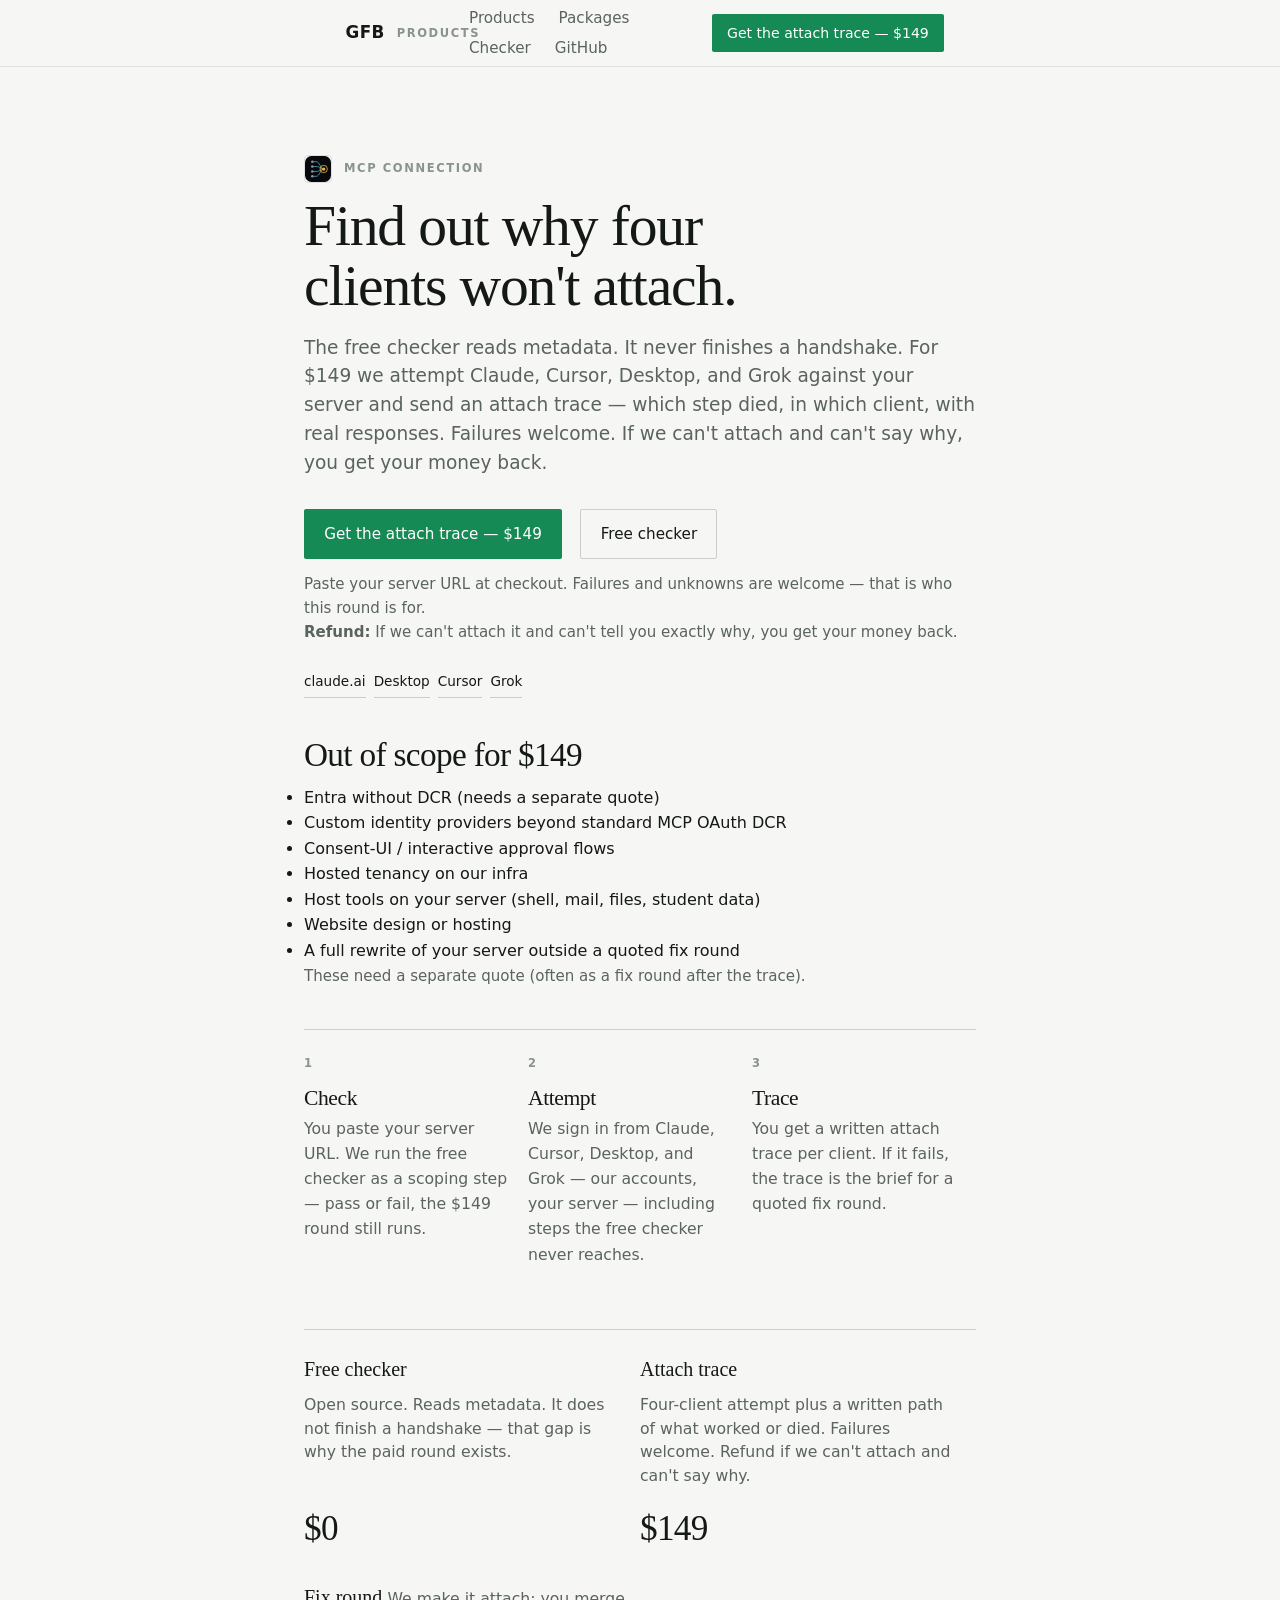
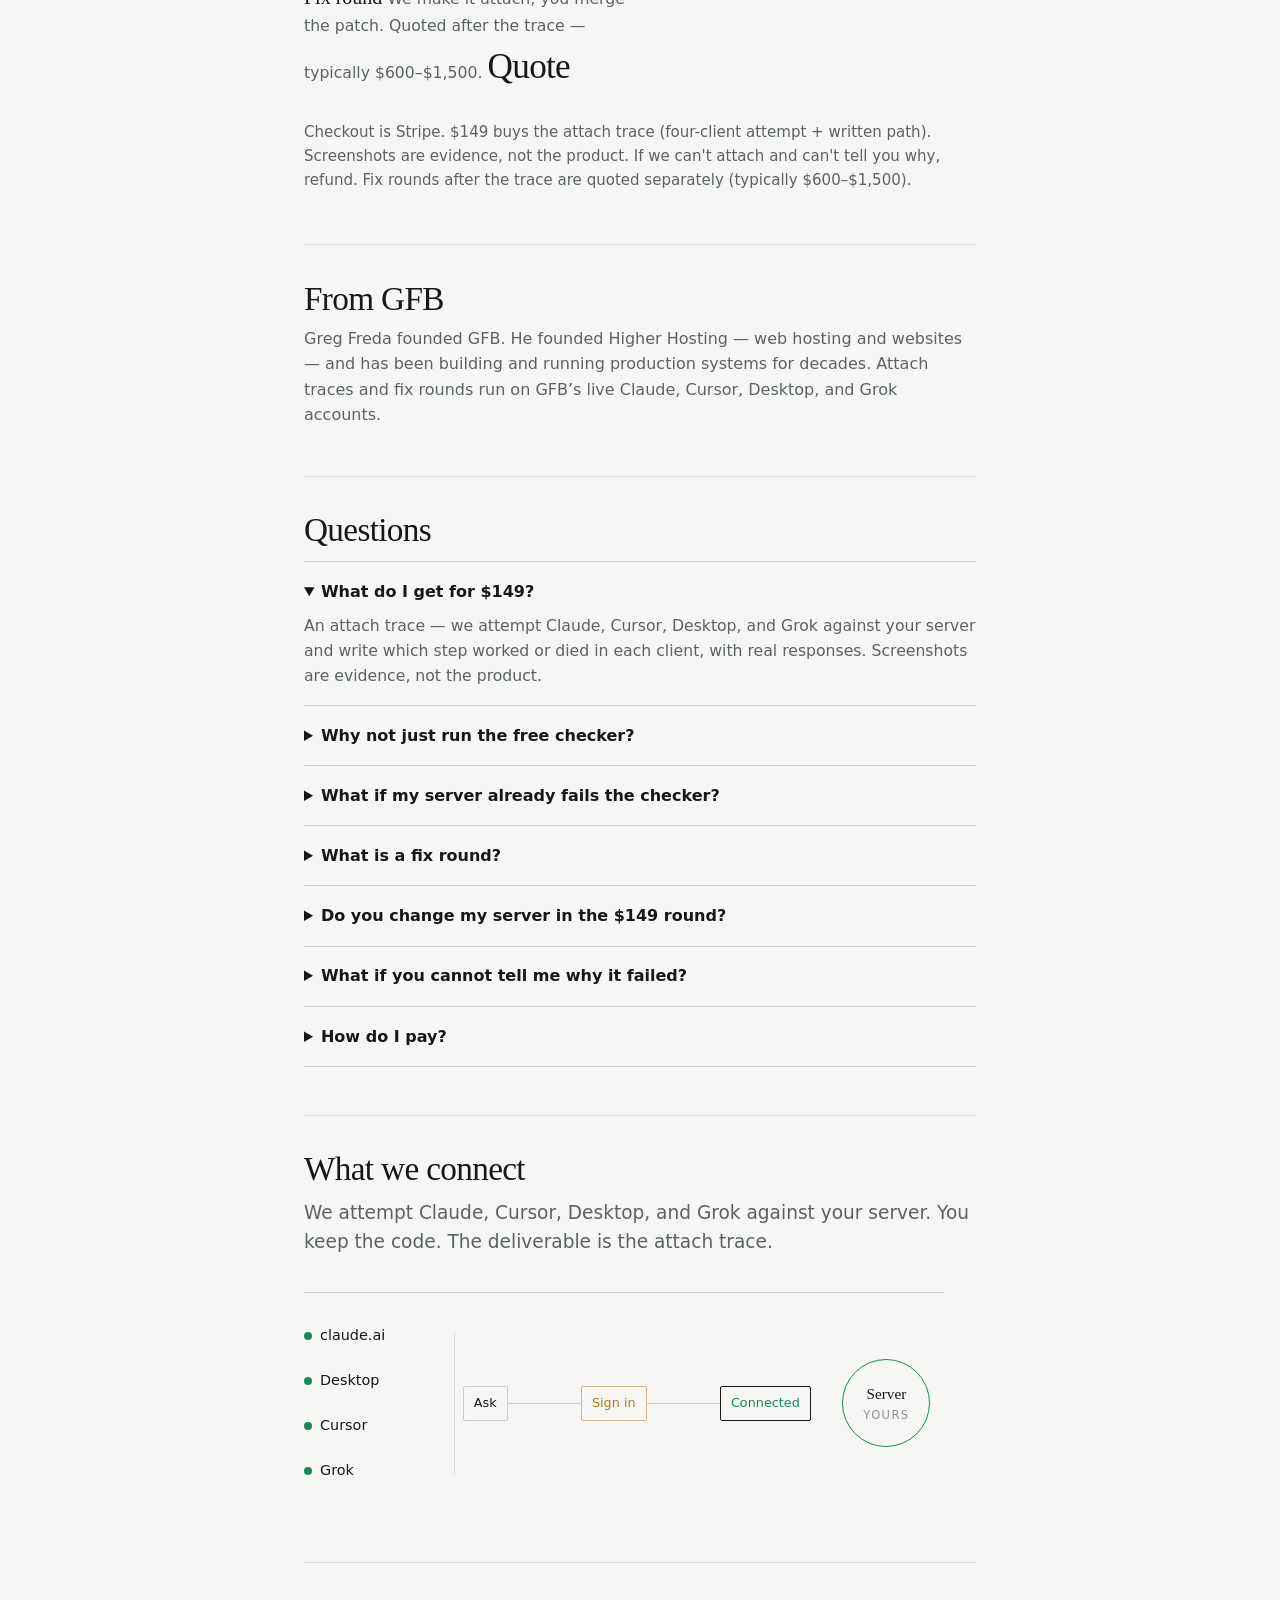
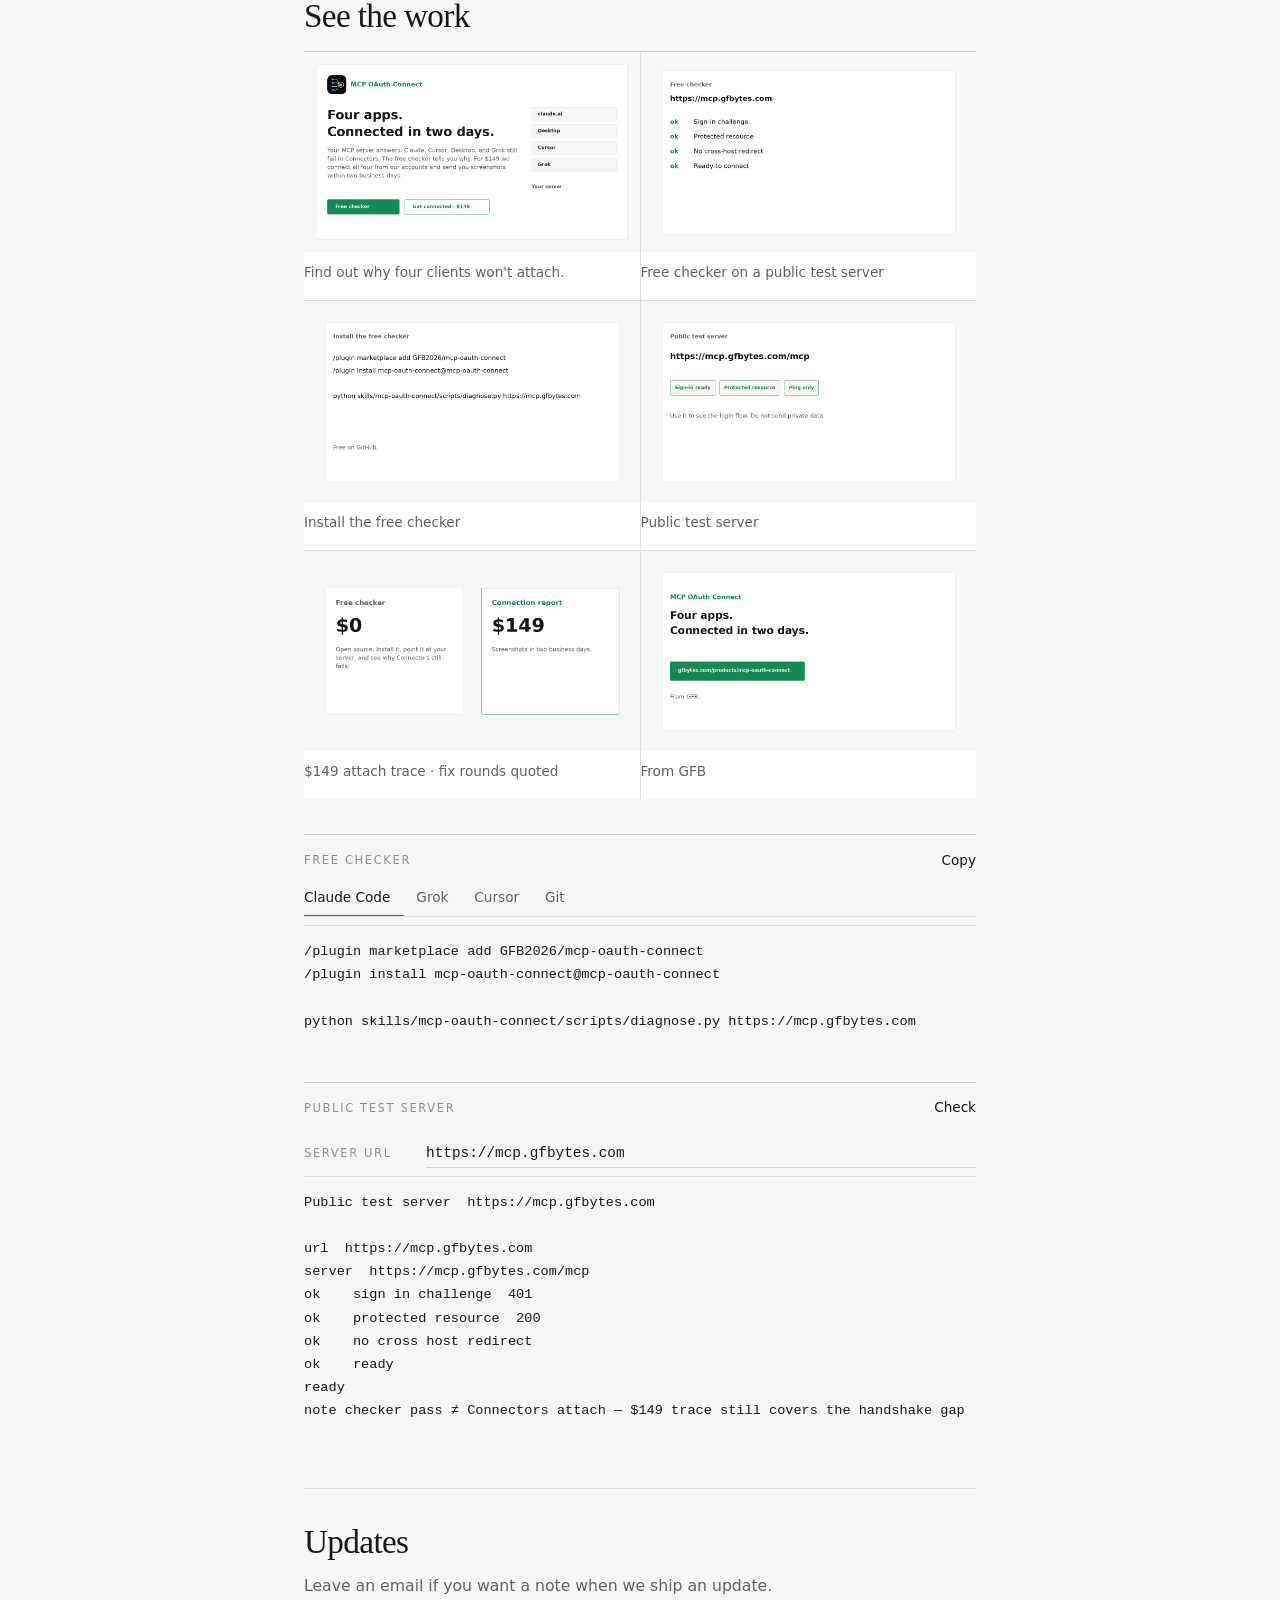
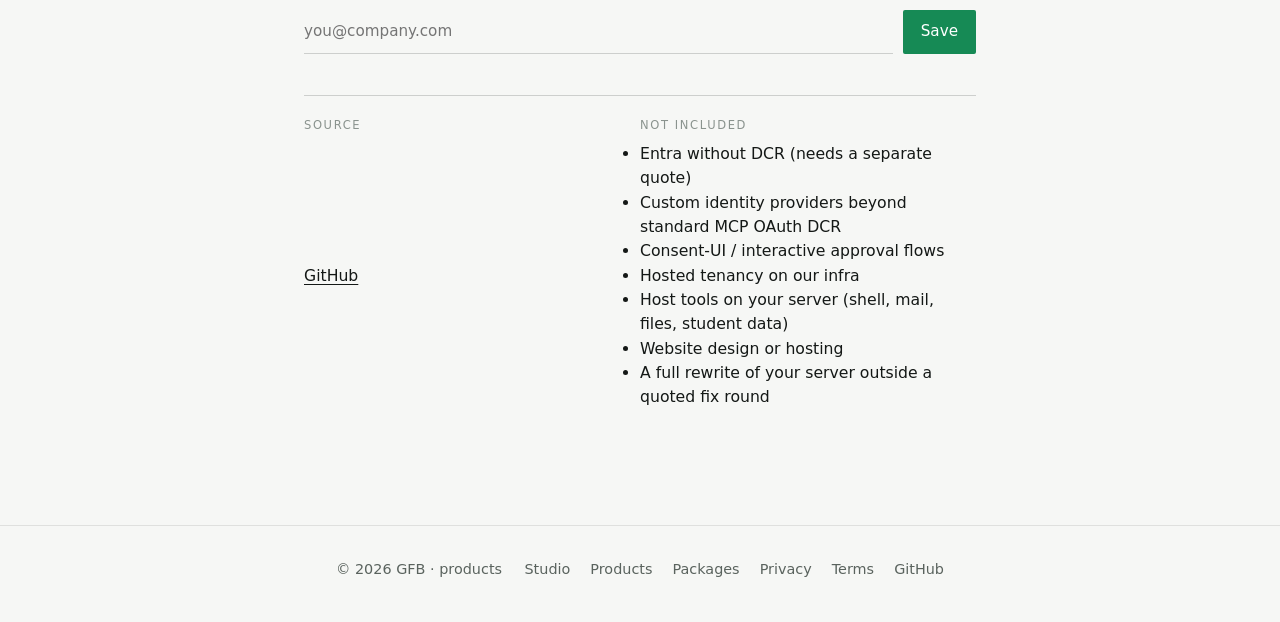
==== commit 86669af0: "Add pre-checkout diagnose API, harvest script, and outbound targeting plan. Page Check posts to /pro" ====
--- a/landing/index.html
+++ b/landing/index.html
@@ -30,7 +30,7 @@
 <link rel="icon" type="image/svg+xml" href="mark.svg">
 <link rel="icon" href="/favicon.ico" sizes="48x48">
 <link rel="apple-touch-icon" href="/apple-touch-icon.png">
-<link rel="stylesheet" href="connect.css?v=2.9.0">
+<link rel="stylesheet" href="connect.css?v=2.10.0">
 <style>@media(max-width:720px){h1,.lede,.fine,.note,.who p,.tri .card p,.sku .s,.faq details p,.sec .lede{max-width:20rem!important;overflow-wrap:anywhere!important}h1{font-size:1.65rem!important}.scope{margin:1.5rem 0;padding:1rem 1.25rem;border:1px solid #d7dbd4;border-radius:12px;background:#fbfcfb}.scope h2{margin:0 0 .5rem;font-size:1rem}.scope ul{margin:.25rem 0 .5rem;padding-left:1.2rem}.scope li{margin:.2rem 0}.fine.refund{margin-top:.35rem}.sku-quote{cursor:default;opacity:.95}}</style>
 <link rel="icon" type="image/png" sizes="240x240" href="mark-240.png">
 <script type="application/ld+json">
@@ -278,6 +278,6 @@
     </div>
   </div>
 </footer>
-<script src="surface.js?v=2.9.0" defer></script>
+<script src="surface.js?v=2.10.0" defer></script>
 </body>
 </html>
